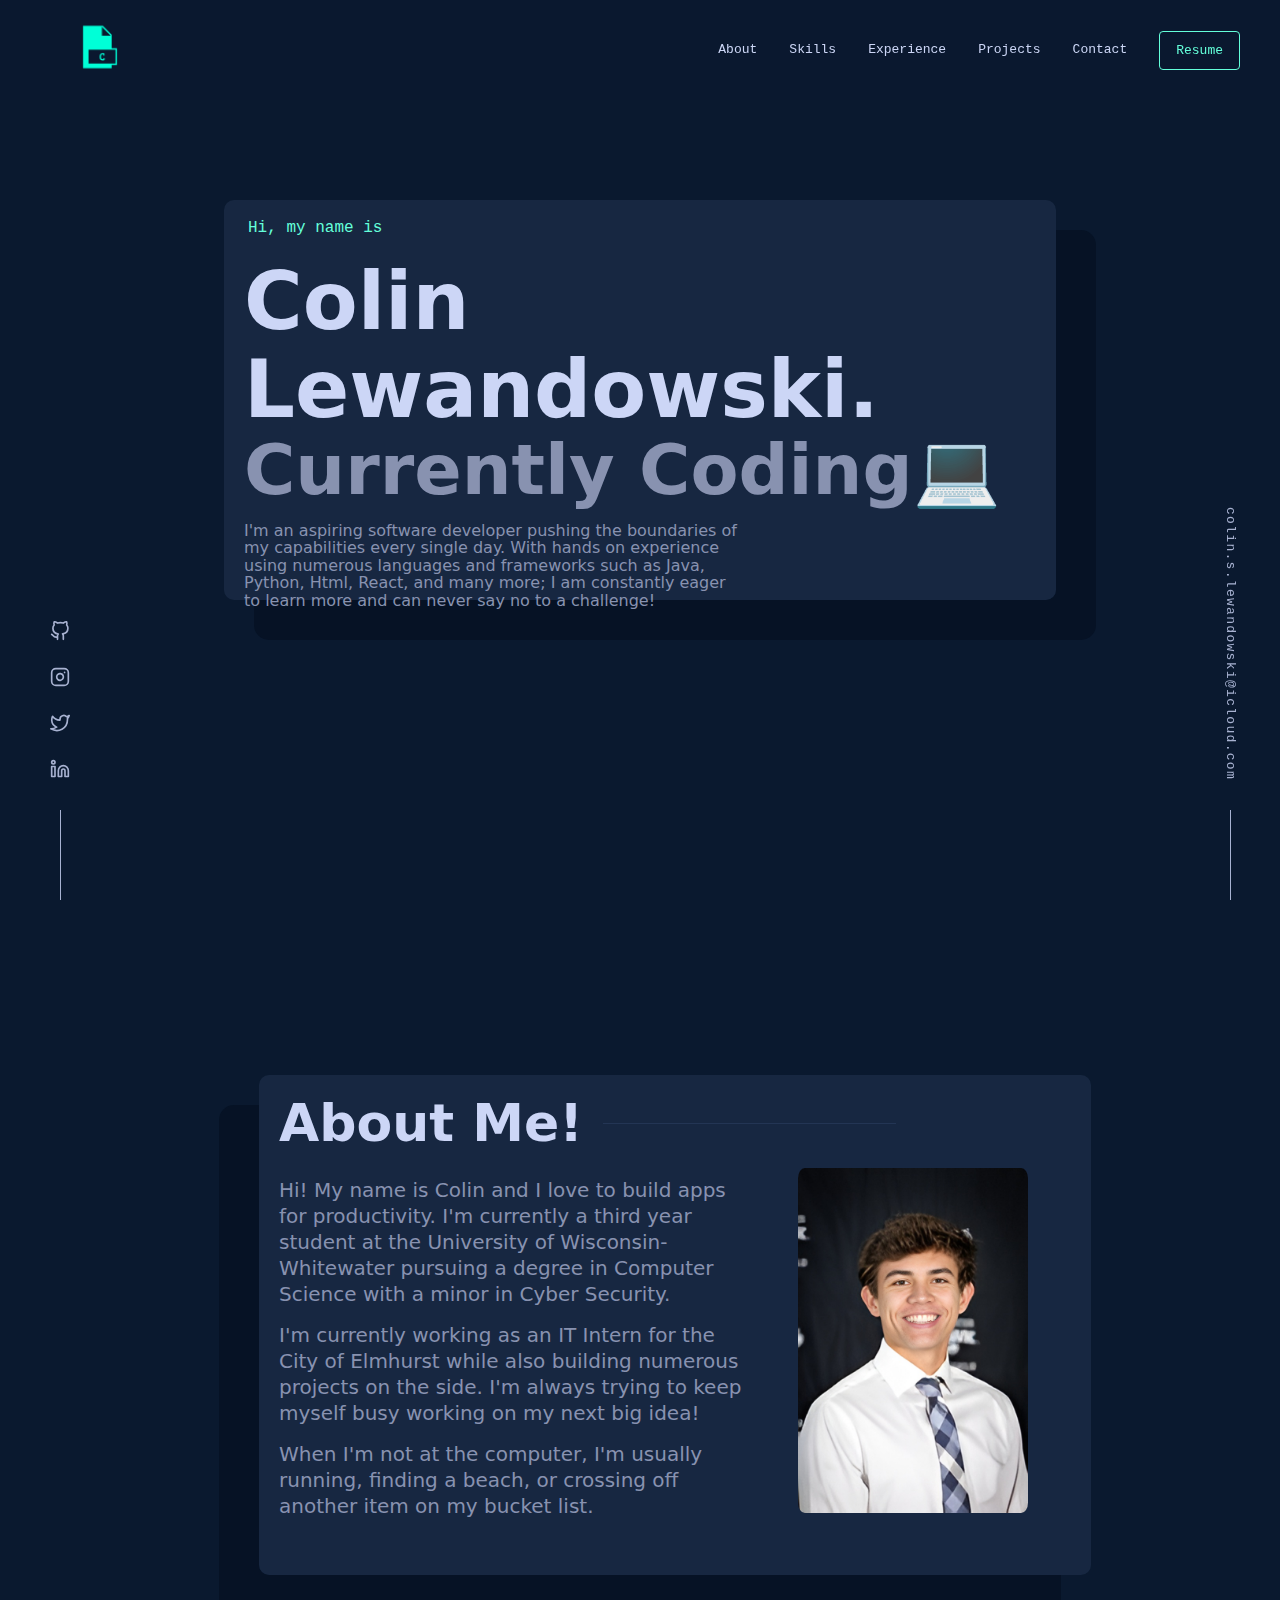
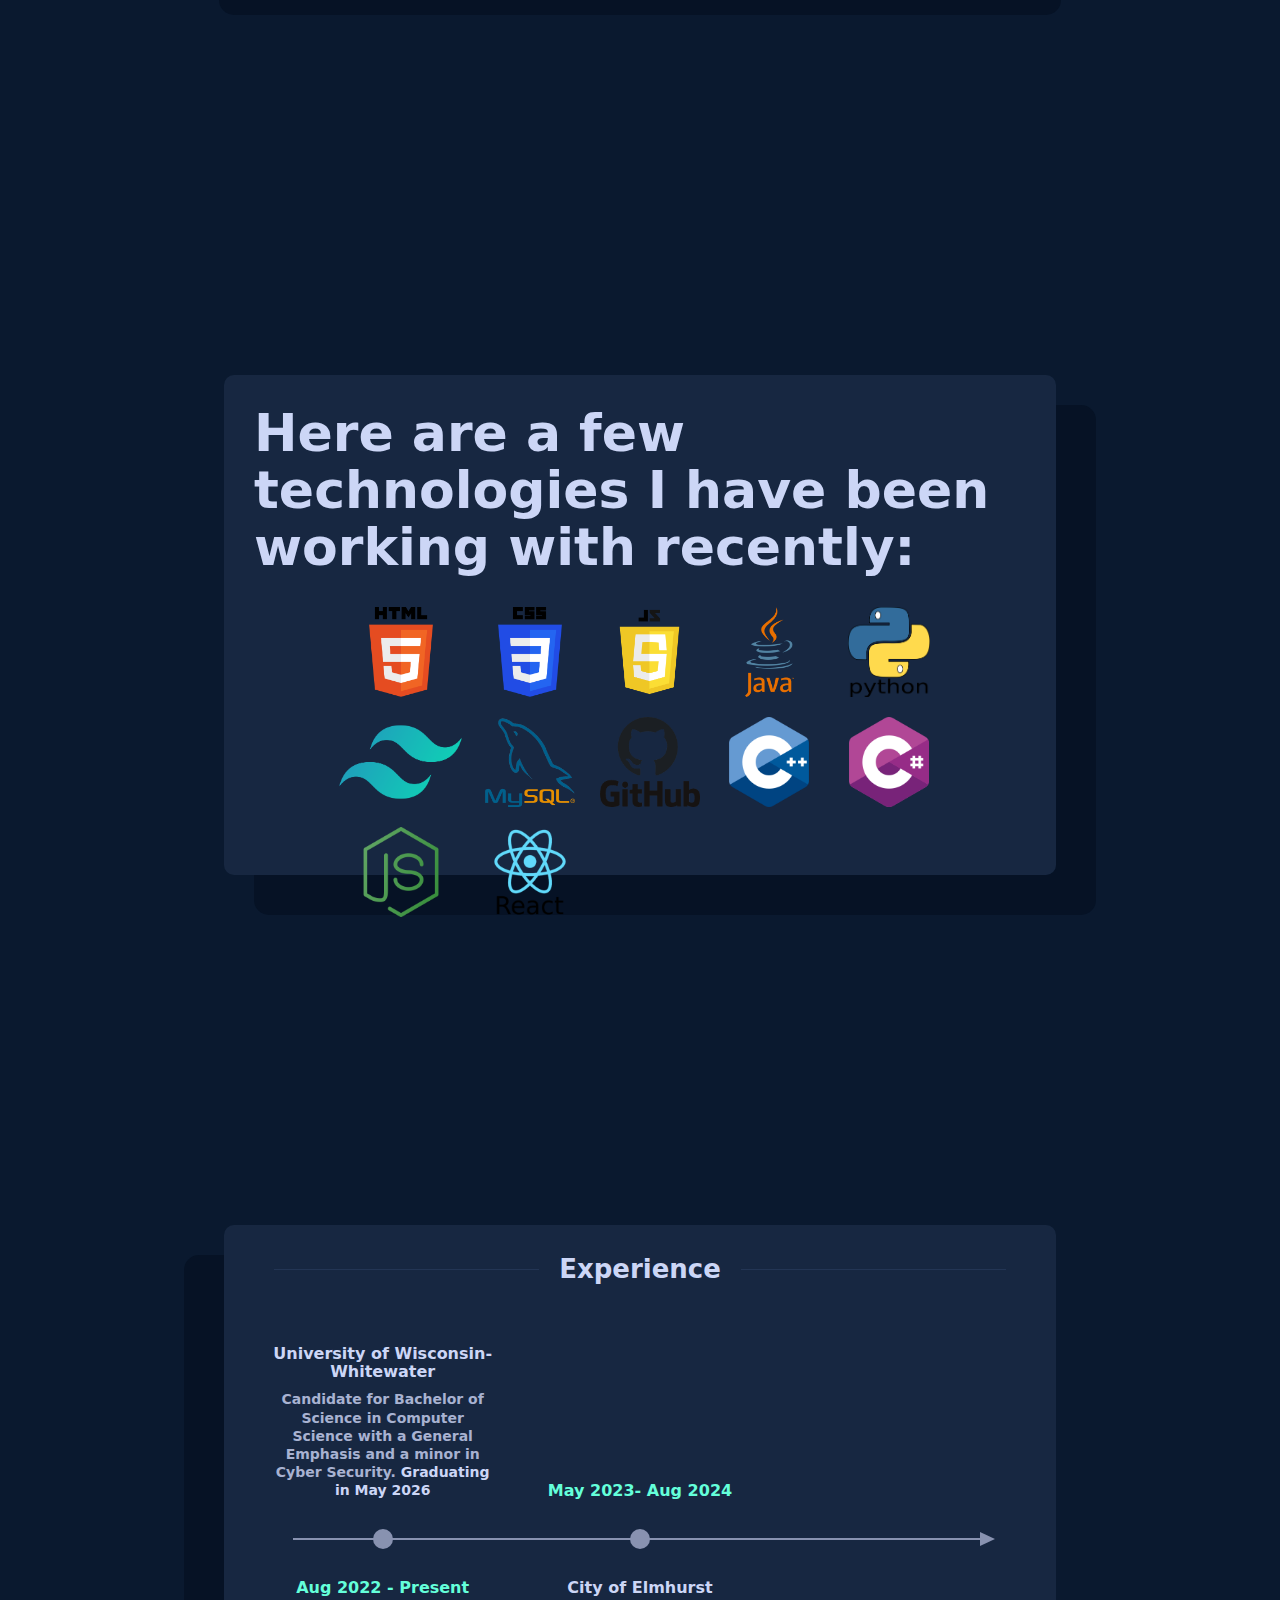
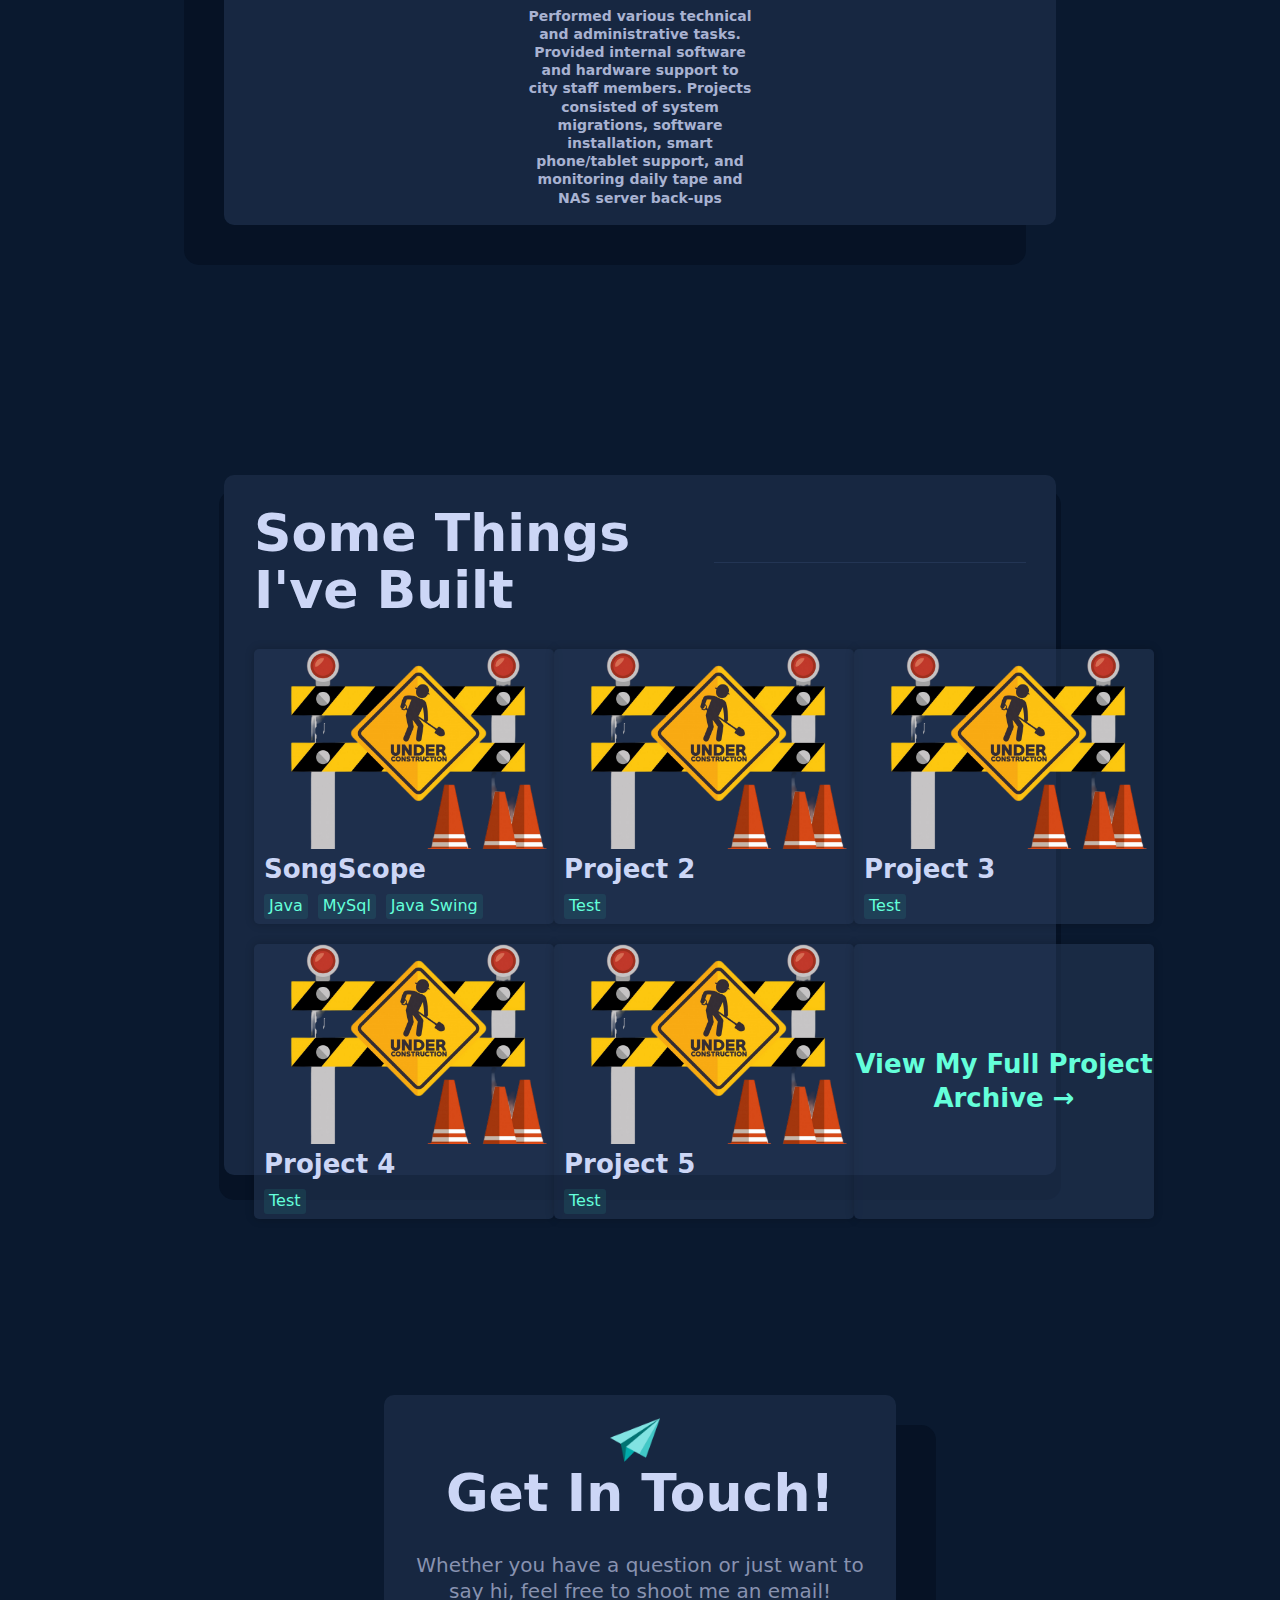
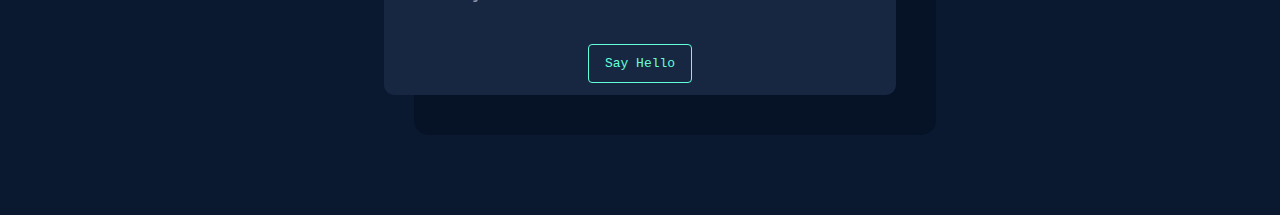
==== index.html @ 926fc4c2 "Completed Contact Section with some main page work" ====
<!DOCTYPE html>
<html lang="en">
    <head>
        <meta charset="UTF-8">
        <meta name="viewport" content="width=device-width, initial-scale=1.0">
        <title>Colin Lewandowski</title>
        <link rel="stylesheet" href="style.css">
    </head>

    <body>
        <!-- Nav Bar -->
        <div class="navbar">
            <a class="logo" href="#website name here">
                <img src="img/logo.png" alt="Logo">
            </a>
            <a class="nav-elements" href="#about">About</a>
            <a class="nav-elements" href="#skills">Skills</a>
            <a class="nav-elements" href="#experience">Experience</a>
            <a class="nav-elements" href="#projects">Projects</a>
            <a class="nav-elements" href="#contact">Contact</a>
            
            <a class="resume-button" href="img/resume.pdf" target="_blank">Resume</a>
        </div>

        <!-- Socials Side Panel -->
        <div orientation="left" class="socials-side-panel">
            <ul>
                <li>
                     <a href="https://github.com/CLewi1" target="_blank" rel="noreferrer">
                        <svg xmlns="http://www.w3.org/2000/svg" role="img" viewBox="0 0 24 24" fill="none" stroke="currentColor" stroke-width="2" stroke-linecap="round" stroke-linejoin="round" class="social-icons">
                            <title>GitHub</title>
                            <path d="M9 19c-5 1.5-5-2.5-7-3m14 6v-3.87a3.37 3.37 0 0 0-.94-2.61c3.14-.35 6.44-1.54 6.44-7A5.44 5.44 0 0 0 20 4.77 5.07 5.07 0 0 0 19.91 1S18.73.65 16 2.48a13.38 13.38 0 0 0-7 0C6.27.65 5.09 1 5.09 1A5.07 5.07 0 0 0 5 4.77a5.44 5.44 0 0 0-1.5 3.78c0 5.42 3.3 6.61 6.44 7A3.37 3.37 0 0 0 9 18.13V22"></path>
                        </svg>
                    </a>
                </li>
                <li>
                    <a href="https://instagram.com/clewandowski04" target="_blank" rel="noreferrer">
                        <svg xmlns="http://www.w3.org/2000/svg" role="img" viewBox="0 0 24 24" fill="none" stroke="currentColor" stroke-width="2" stroke-linecap="round" stroke-linejoin="round" class="social-icons">
                            <title>Instagram</title>
                            <rect x="2" y="2" width="20" height="20" rx="5" ry="5"></rect>
                            <path d="M16 11.37A4 4 0 1 1 12.63 8 4 4 0 0 1 16 11.37z"></path>
                            <line x1="17.5" y1="6.5" x2="17.51" y2="6.5"></line>
                        </svg>
                    </a>
                </li>
                <li>
                    <a href="https://twitter.com/clewandowski04" target="_blank" rel="noreferrer">
                        <svg xmlns="http://www.w3.org/2000/svg" role="img" viewBox="0 0 24 24" fill="none" stroke="currentColor" stroke-width="2" stroke-linecap="round" stroke-linejoin="round" class="social-icons">
                            <title>Twitter</title>
                            <path d="M23 3a10.9 10.9 0 0 1-3.14 1.53 4.48 4.48 0 0 0-7.86 3v1A10.66 10.66 0 0 1 3 4s-4 9 5 13a11.64 11.64 0 0 1-7 2c9 5 20 0 20-11.5a4.5 4.5 0 0 0-.08-.83A7.72 7.72 0 0 0 23 3z"></path>
                        </svg>
                    </a>
                </li>
                <li>
                    <a href="https://www.linkedin.com/in/colin-lewandowski-45b873301" target="_blank" rel="noreferrer">
                        <svg xmlns="http://www.w3.org/2000/svg" role="img" viewBox="0 0 24 24" fill="none" stroke="currentColor" stroke-width="2" stroke-linecap="round" stroke-linejoin="round" class="social-icons">
                            <title>LinkedIn</title>
                            <path d="M16 8a6 6 0 0 1 6 6v7h-4v-7a2 2 0 0 0-2-2 2 2 0 0 0-2 2v7h-4v-7a6 6 0 0 1 6-6z"></path>
                            <rect x="2" y="9" width="4" height="12"></rect>
                            <circle cx="4" cy="4" r="2"></circle>
                        </svg>
                    </a>
                </li>
            </ul>
        </div>

        <!-- Email Side Panel-->
        <div orientation="right" class="email-side-panel">
            <a class="email-side-panel-text"href="mailto:colin.s.lewandowski@icloud.com">colin.s.lewandowski@icloud.com</a>
        </div>
          
        <!-- Main -->
        <section id="main">
            <div class="main-page-container">
                <div class="main-page-text">
                    <h1>Hi, my name is</h1>
                    <h2>Colin Lewandowski.</h2>
                    <h3>Currently Coding&#x1F4BB;</h3>
                    <p>I'm an aspiring software developer pushing the boundaries of my capabilities every single day. With hands on experience using numerous languages and frameworks such as Java, Python, Html, React, and many more; I am constantly eager to learn more and can never say no to a challenge!   </p>
                </div>
            </div>
        </section>

        <!-- About -->
        <section id="about">
            <div class="about-page-container">
                <div class="about-page-title"> 
                    <h1>About Me!</h1>
                </div>
                <div class="about-page-body">
                    <p>Hi! My name is Colin and I love to build apps for productivity. I'm currently a third year student at the University of Wisconsin-Whitewater pursuing a degree in Computer Science with a minor in Cyber Security.</p>
                    <p>I'm currently working as an IT Intern for the City of Elmhurst while also building numerous projects on the side. I'm always trying to keep myself busy working on my next big idea!</p>
                    <p>When I'm not at the computer, I'm usually running, finding a beach, or crossing off another item on my bucket list.</p>
                    <img src="img/headshot.jpeg" alt="Headshot of me" class="about-page-image">
                </div>
            </div>
        </section>
        <section id="skills">
            <div class="skills-page-container">
                <div class="skills-page-title">
                    <h1>Here are a few technologies I have been working with recently:</h1>
                </div>
                <div class="skills-software-icons-container">
                    <img src="img/html-logo.png" alt="html logo" class="software-icons">
                    <img src="img/css-logo.png" alt="css logo" class="software-icons">
                    <img src="img/javascript-logo.png" alt="javascript logo" class="software-icons">
                    <img src="img/java-logo.png" alt="java logo" class="software-icons">
                    <img src="img/python-logo.png" alt="python logo" class="software-icons">
                    <img src="img/tailwind-logo.png" alt="tailwind logo" class="software-icons">
                    <img src="img/mysql-logo.png" alt="mysql logo" class="software-icons">
                    <img src="img/github-logo.png" alt="github logo" class="software-icons">
                    <img src="img/cpp-logo.png" alt="c plus plus logo" class="software-icons">
                    <img src="img/csharp-logo.png" alt="c sharp logo" class="software-icons">
                    <img src="img/nodejs-logo.png" alt="node js logo" class="software-icons">
                    <img src="img/react-logo.png" alt="react logo" class="software-icons">
                </div>
            </div>
        </section>
        <section id="experience">
            <div class="experience-page-container">
                <h1 class="experience-page-title">Experience</h1>
                <div class="experience-page-body">
                    <div class="timeline">
                        <div class="timeline-items-container">
                            <div class="timeline-item">
                                <h3 class="date"> Aug 2022 - Present</h3>
                                <div class="timeline-point"></div>
                                <a href="https://www.uww.edu" target="_blank" class="clickable-div">
                                    <div class="timeline-content-box">
                                        <h3 class="job-title">University of Wisconsin-Whitewater</h3>
                                        <p class="job-description">Candidate for Bachelor of Science in Computer Science with a General Emphasis and a minor in Cyber Security. <span class="graduation">Graduating in May 2026</span></p>
                                    </div>
                                </a>
                            </div>
                            <div class="timeline-item">
                                <h3 class="date">May 2023- Aug 2024</h3>
                                <div class="timeline-point"></div>
                                <a href="https://www.elmhurst.org" target="_blank" class="clickable-div">
                                    <div class="timeline-content-box">
                                        <h3 class="job-title">City of Elmhurst</h3>
                                        <p class="job-description">Performed various technical and administrative tasks. Provided internal software and hardware support to city staff members. Projects consisted of system migrations, software installation, smart phone/tablet support, and monitoring daily tape and NAS server back-ups</p>
                                    </div>
                                </a>
                            </div>
                        </div>
                    </div>
                </div>
            </div>
        </section>
        <section id="projects">
            <div class="projects-page-container">
                <div class="projects-page-title">
                    <h1>Some Things I've Built</h1>
                </div>
                <div class="projects-page-body">
                    <div class="project">
                        <div class="project-cover">
                            <p class="project-description">A simple app to discover new songs based on spotify and youtube metrics. Written entirely in java using swing for gui development and mysql for database management. </p>
                            <a class="project-github-link" target="_blank" href="https://github.com/wilman2019/SongScope/tree/main">Check it out on GitHub!</a>
                        </div>
                        <img src="img/project1.png" alt="SongScope" class="project-image">
                        <h3 class="project-title">SongScope</h3>
                        <div class="technologies">
                            <ul>
                                <li>Java</li>
                                <li>MySql</li>
                                <li>Java Swing</li>
                            </ul>
                        </div>
                    </div>
                    <div class="project">
                        <div class="project-cover">
                            <p class="project-description">Testing</p>
                            <a class="project-github-link" target="_blank" href="https://github.com/wilman2019/SongScope/tree/main">Check it out on GitHub!</a>
                        </div>
                        <img src="img/project1.png" alt="Project 2" class="project-image">
                        <h3 class="project-title">Project 2</h3>
                        <div class="technologies">
                            <ul>
                                <li>Test</li>
                            </ul>
                        </div>
                    </div>
                    <div class="project">
                        <div class="project-cover">
                            <p class="project-description">Testing</p>
                            <a class="project-github-link" target="_blank" href="https://github.com/wilman2019/SongScope/tree/main">Check it out on GitHub!</a>
                        </div>
                        <img src="img/project1.png" alt="Project 3" class="project-image">
                        <h3 class="project-title">Project 3</h3>
                        <div class="technologies">
                            <ul>
                                <li>Test</li>

                            </ul>
                        </div>
                    </div>
                    <div class="project">
                        <div class="project-cover">
                            <p class="project-description">Testing</p>
                            <a class="project-github-link" target="_blank" href="https://github.com/wilman2019/SongScope/tree/main">Check it out on GitHub!</a>
                        </div>
                        <img src="img/project1.png" alt="Project 4" class="project-image">
                        <h3 class="project-title">Project 4</h3>
                        <div class="technologies">
                            <ul>
                                <li>Test</li>

                            </ul>
                        </div>
                    </div>
                    <div class="project">
                        <div class="project-cover">
                            <p class="project-description">Testing</p>
                            <a class="project-github-link" target="_blank" href="https://github.com/wilman2019/SongScope/tree/main">Check it out on GitHub!</a>
                        </div>
                        <img src="img/project1.png" alt="Project 5" class="project-image">
                        <h3 class="project-title">Project 5</h3>
                        <div class="technologies">
                            <ul>
                                <li>Test</li>

                            </ul>
                        </div>
                    </div>
                    <div class="archive">
                        <a href="/archive.html" class="archive-link">View My Full Project Archive &rarr;</a>
                    </div>
                </div>
            </div>
        </section>
        <section id="contact">
            <div class="contact-page-container">
                <div class="contact-page-title">
                    <img src="img/send.png" alt="paper airplane">
                    <h1>Get In Touch!</h1>
                </div>
                <div class="contact-page-body">
                    <p>Whether you have a question or just want to say hi, feel free to shoot me an email!</p>
                    <a class ="mail-button" href="mailto:colin.s.lewandowski@icloud.com">Say Hello</a>
                </div>
            </div>
        </section>
    </body>
</html>
---- style.css ----
/* colors to use cyan: rgb(100,255,218) light grey: rgb(204,214,246) dark grey: rgb(136,146,175) background: rgb(11,25,46) */

:root{
    --cyan: #64ffda;
    --lighter-grey: #ccd6f6;
    --light-grey: #a8b2d1;
    --grey: #8892b0;
    --navy: #0a192f;
    --light-navy: rgb(35, 53, 84);
    --lightest-navy: #233554;
    --navy-shadow: rgba(2,12,27,0.7);
    --font-sans: 'Calibre','Inter','San Francisco','SF Pro Text',-apple-system,system-ui,sans-serif;
    --font-mono: 'SF Mono','Fira Code','Fira Mono','Roboto Mono',monospace;
    --transition: all 0.25s cubic-bezier(0.645,0.045,0.355,1);
    --fz-xxs: 12px;
    --fz-xs: 13px;
    --fz-sm: 14px;
    --fz-md: 16px;
    --fz-lg: 18px;
    --fz-xl: 20px;
    --fz-xxl: 22px;

}

* {
    box-sizing: border-box;
    padding: 0;
    margin: 0;
}

html {
    scroll-behavior: smooth;
}

body {
    width: 100%;
    min-height: 100vh;
    -webkit-font-smoothing: antialiased;
    line-height: 1.3;
    overflow-x: hidden;
    overflow-y: scroll;
    margin-right: 12px;
    background-color: var(--navy);
    color: var(--grey);
    font-family: var(--font-sans);
}

section {
    height: 100vh;
}

svg {
    width: 100%;
    height: 100%;
    fill: none;
    vertical-align: middle;
    color: var(--light-grey);
    -webkit-font-smoothing: antialiased;
}

h1, h2, h3, h4, h5, h6 {
    margin: 0px 0px 10px;
    font-weight: 600;
    color: var(--lighter-grey);
    line-height: 1.1;
}

/* //////////////////////////// Navbar ////////////////////////////// */

.logo {
    margin-right: auto;
    /* transition: transform 0.3s ease, box-shadow 0.3s ease; */ 
} 

.logo img {
    height: 120px; 
    width: auto; 
}

/* .logo:hover {
    not sure how to implement this yet
} */

.navbar {
    display: flex;
    justify-content: flex-end;
    align-items: center;
    top: 0px;
    height: 100px;
    padding: 0px 40px;
    position: fixed;
    width: 100%;
    background-color: rgba(10, 25, 47, 0.85);
    backdrop-filter: blur(10px);
    z-index: 10;
}

.nav-elements {
    text-decoration: none;
    color: var(--lighter-grey);
    font-family: var(--font-mono);
    font-size: 13px;
    margin: 0 1rem;
}

.nav-elements:hover {
    color: var(--cyan);
}

.resume-button {
    color: var(--cyan);
    text-decoration: none;
    border: 1px solid var(--cyan);
    border-radius: 4px;
    padding: 0.75rem 1rem;
    font-family: var(--font-mono);
    line-height: 1;
    margin-left: 1rem;
    font-size: 13px;
}

.resume-button:hover {
    transform: translate(-2.75px, -2.75px); 
    box-shadow: 2.75px 2.75px 0px var(--cyan); 
    transition: all 0.2s ease;
}

/* //////////////////////////// Socials Side Bar ////////////////////////////// */


.socials-side-panel {
    position: fixed;
    height: 340px;
    width: 40px;
    display: flex;
    flex-direction: column;
    justify-content: flex-end;
    line-height: 26px;
    align-items: center;
    bottom: 0px;
    left: 40px;
    box-sizing: border-box;
}

.socials-side-panel li {
    list-style: none;
    display: list-item; 
    font-size: 20px;
    text-align: left;
    height: 46px;
    width: 40px;
    padding: 10px;
}

.socials-side-panel li:last-child {
    margin-bottom: 20px;
}

.socials-side-panel a svg {
    width: 20px;
}

.social-icons {
    position: relative;
    transition: var(--transition);
}

.social-icons:hover {
    transform: translateY(-2px); 
    color: var(--cyan);
}

.socials-side-panel::after {
    content: "";
    width: 1px;
    height: 90px;
    background-color: var(--light-grey);
    -webkit-font-smoothing: antialiased;
}

/* //////////////////////////// Email Side Bar ////////////////////////////// */


.email-side-panel {
    position: fixed;
    display: flex;
    flex-direction: column;
    align-items: center;
    list-style: none;
    width: 40px;
    bottom: 0px;
    right: 30px;
    left: auto;
}

.email-side-panel a {
    margin: 20px auto;
    padding: 10px;
    font-family: var(--font-mono);
    font-size: 13px;
    line-height: 18px;
    letter-spacing: 0.1em;
    -webkit-writing-mode: vertical-rl;
    writing-mode: vertical-rl;
    text-decoration: none;
    color: var(--light-grey);
    position: relative;
    transition: var(--transition);
}

.email-side-panel-text:hover {
    transform: translateY(-2px); 
    color: var(--cyan);
}

.email-side-panel::after {
    content: "";
    display: block;
    width: 1px;
    height: 90px;
    margin: 0px auto;
    background-color: var(--light-grey);
}

/* //////////////////////////// Main Page ////////////////////////////// */

.main-page-container {
    width: 65%;
    background-color: rgba(35, 53, 84, 0.5); 
    box-shadow: 35px 35px 0px 5px rgba(2,12,27,0.5);
    border-radius: 10px;
    padding: 20px 20px 50px 20px;
    box-sizing: border-box;
    position: relative;
    margin: 200px auto;
    height: 400px;
}

#main {
    height: 75vh;
    padding: 0 0 500px 0;
}

.main-page-text h1 {
    margin: 0px 0px 20px 4px;
    color: var(--cyan);
    font-family: var(--font-mono);
    font-size: 16px;
    font-weight: 400;
    line-height: 1.1;

}

.main-page-text h2 {
    margin: 0px 0px 5px 0px;
    font-size: 80px;
    font-weight: 600;
    color: var(--lighter-grey);
    line-height: 1.1;
}

.main-page-text h3 {
    font-size: 70px;
    font-weight: 600;
    line-height: 0.9;
    color: var(--grey);

}

.main-page-text p {
    margin: 20px 0px 0px;
    max-width: 500px;
    font-size: 20;
    color: var(--grey);
    line-height: 1.1;
}


/* //////////////////////////// About Page ////////////////////////////// */

#about {
    padding: 150px 0;
    display: flex;
    align-items: center;
}

.about-page-container {
    width: 65%;
    background-color: rgba(35, 53, 84, 0.5); 
    box-shadow: -35px 35px 0px 5px rgba(2,12,27,0.5);
    border-radius: 10px;
    padding: 20px 20px 50px 20px;
    box-sizing: border-box;
    position: relative;
    margin: 0 auto;
    height: 500px;
    left: 35px;
}

.about-page-title {
    font-size: 26px;
    display: flex;
    align-items: center;
}

.about-page-title::after {
    content: "";
    display: block;
    width: 37%;
    height: 1px;
    background-color: var(--lightest-navy);
    margin-left: 20px;
    position: relative;
    top: -5px;
}

.about-page-body {
    display: grid;
    grid-template-columns: 3fr 2fr;
    grid-template-rows: auto;
}

.about-page-body p {
    font-size: var(--fz-xl);
    font-family: var(--font-sans);
    margin-top: 15px;
}

.about-page-image {
    width: 230px;
    height: auto;
    margin: auto;
    grid-column: 2 / 3;
    grid-row: 1 / 4;
    border-radius: 3%;
}

/* //////////////////////////// Skills Page ////////////////////////////// */

#skills {
    padding: 150px 0;
    display: flex;
    align-items: center;
}

.skills-page-container {
    display: flex;
    padding: 30px 30px 30px 30px;
    width: 65%;
    margin: 0 auto;
    height: 500px;
    background-color: rgba(35, 53, 84, 0.5); 
    box-shadow: 35px 35px 0px 5px rgba(2,12,27,0.5);
    border-radius: 10px;
    flex-direction: column;
}


.skills-page-title {
    font-size: 26px;
    margin: 0 auto;
}

.skills-software-icons-container {
    display: grid;
    grid-template-columns: repeat(5, 1fr);
    grid-template-rows: auto;
    margin: 20px auto;
    width: 80%;
    height: 100%;
    justify-items: center;
    align-items: center;
    row-gap: 20px

}

.skills-software-icons-container img {
    width: auto;
    height: 90px;
    margin: 0 auto;
}


/* //////////////////////////// Experience Page ////////////////////////////// */

#experience {
    padding: 150px 0;
    display: flex;
    align-items: center;
}

.experience-page-container {
    display: flex;
    padding: 30px 30px 30px 30px;
    width: 65%;
    margin: 0 auto;
    height: 600px;
    background-color: rgba(35, 53, 84, 0.5); 
    box-shadow: -35px 35px 0px 5px rgba(2,12,27,0.5);
    border-radius: 10px;
    flex-direction: column;
}

.experience-page-title {
    font-size: 26px;
    margin: 0;
    padding: 0 20px;
    display: flex;
    align-items: center;
}

.experience-page-title::before {
    content: "";
    display: block;
    width: 50%;
    height: 1px;
    background-color: var(--lightest-navy);
    margin-right: 20px;
    position: relative;
}

.experience-page-title::after {
    content: "";
    display: flex;
    width: 50%;
    height: 1px;
    background-color: var(--lightest-navy);
    margin-left: 20px;
    position: relative;
    justify-content: center;
    align-items: center;
}

.experience-page-body {
    margin: auto 0;
}

.timeline {
    display: flex;
    align-items: center;
    position: relative;
    margin: 20px 0;
    padding: 20px 0;
    height: 450px;
}

.timeline::before {
    content: '';
    position: absolute;
    left: 5%;
    right: 5%;
    width: 90%;
    height: 2px;
    background: var(--grey);
    z-index: 0;
}

.timeline::after {
    content: '';
    position: absolute;
    right: 4%;
    width: 0;
    height: 0;
    border-style: solid;
    border-width: 7px 0 7px 15px;
    border-color: transparent transparent transparent var(--grey);
    z-index: 1;
}



.timeline-items-container {
    display: grid;
    grid-template-columns: repeat(3, 1fr);
    height: 100%;
    width: 100%;
    align-items: center;
}

.timeline-item {
    display: flex;
    flex-direction: column;
    align-items: center;
    position: relative;
    flex: 1;
    text-align: center;
    height: 250px;
}

.timeline-item:nth-child(even) {
    top: 16.4%;
}

.timeline-item:nth-child(odd) {
    flex-direction: column-reverse;
    bottom: 16.4%;
}

.timeline-point {
    width: 20px;
    min-height: 20px;
    background-color: var(--grey);
    border-radius: 50%;
    z-index: 1;
    margin: 30px 0 0 0;
}

.timeline-item:nth-child(odd) .timeline-point {
    margin: 0 0 30px 0;
}

.clickable-div {
    display: block;
    text-decoration: none; 
    color: inherit; 
}

.timeline-content-box {
    margin: 15px 0 0 0;
    padding: 15px;
}

.timeline-content-box:hover {
    background-color: rgba(35, 53, 84, 0.6);
    border-radius: 5px;
    box-shadow: 0 0 10px rgba(0, 0, 0, 0.2);
}

.timeline-item:nth-child(odd) .timeline-content-box {
    margin: 0 0 15px 0;
}

.timeline-item .job-title {
    font-size: 16px;
    font-weight: bold;
    color: var(--lighter-grey);
    margin: 0 0 10px 0;
}


.timeline-item:nth-child(odd) .job-title {
    order: 1;
}

.timeline-item .job-description {
    font-size: 14px;
    font-weight: 600;
    color: var(--light-grey);
    margin: 0;
}

.graduation {
    font-weight: bolder;
    color: var(--lighter-grey);
}

.timeline-item .date {
    font-size: 16px;
    font-weight: bold;
    color: var(--cyan);
    margin: 0;
}


/* //////////////////////////// Projects Page ////////////////////////////// */

#projects {
    padding: 150px 0;
    display: flex;
    align-items: center;
}

.projects-page-container {
    display: flex;
    padding: 30px 30px 30px 30px;
    width: 65%;
    margin: 0 auto;
    height: 700px;
    background-color: rgba(35, 53, 84, 0.5); 
    box-shadow: 0 20px 0px 5px rgba(2,12,27,0.5);
    border-radius: 10px;
    flex-direction: column;
}

.projects-page-title {
    font-size: 26px;
    display: flex;
    align-items: center;
}

.projects-page-title::after {
    content: "";
    display: flex;
    width: 60%;
    height: 1px;
    background-color: var(--lightest-navy);
    margin-left: 20px;
    position: relative;
    top: -5px;
}

.projects-page-body {
    display: grid;
    grid-template-columns: repeat(3, 1fr);
    grid-template-rows: auto;
    margin: 20px 0;
    width: 100%;
    height: 100%;
    justify-items: center;
    align-items: center;
    row-gap: 20px
}

.project {
    height: 275px;
    width: 300px;
    position: relative;
    background-color: rgba(35, 53, 84, 0.6);
    border-radius: 5px;
    box-shadow: 0 0 10px rgba(0, 0, 0, 0.2);
}

.project-cover {
    position: absolute;
    display: flex;
    flex-direction: column;
    width: 100%;
    height: 100%;
    opacity: 0;
    background: rgba(48, 48, 48, 0.9); 
    transition: opacity 0.3s ease;
}

.project-cover:hover {
    opacity: 1;
}

.project-cover .project-description {
    color: var(--cyan);
    font-size: 16px;
    font-weight: bold;
    position: relative;
    margin: 10px;
    height: 60%;
}

.project-cover .project-github-link {
    text-decoration: none;
    color: var(--cyan);
    font-size: 16px;
    font-weight: bold;
    margin: 10px auto;
    background: rgba(45, 212, 191, .1);
    padding: 10px 20px;
    border-radius: 5px;
    transition: background-color 0.3s ease;
}

.project-cover .project-github-link:hover {
    background-color: rgba(45, 212, 191, .3);
}

.project img {
    width: 310px;
    height: 200px;
    object-fit: cover;
    border-radius: 5px;
}

.project-title {
    font-size: 26px;
    font-weight: bold;
    color: var(--lighter-grey);
    margin-left: 10px;
}

.project .technologies ul {
    display: flex;
    justify-content: left;
    align-items: center;
    list-style: none;
    padding: 0;
    margin: 5px 0;
}

.project .technologies li {
    margin-left: 10px;
    color: var(--cyan);
    background: rgba(45, 212, 191, .1);
    border-radius: 3px;
    padding: 2px 5px;
}

.archive {
    height: 275px;
    width: 300px;
    position: relative;
    overflow: hidden;
    background-color: rgba(35, 53, 84, 0.6);
    border-radius: 5px;
    box-shadow: 0 0 10px rgba(0, 0, 0, 0.2);
    display: flex;
    justify-content: center;
    align-items: center;
}

.archive-link {
    text-decoration: none;
    color: var(--cyan);
    font-size: 26px;
    font-weight: bold;
    text-align: center;
}


/* //////////////////////////// Contact Page ////////////////////////////// */

#contact {
    display: flex;
    align-items: center;
    height: 60vh;
    padding: 150px 0;
}

.contact-page-container {
    height: 300px;
    width: 40%;
    background-color: rgba(35, 53, 84, 0.5);
    box-shadow: 35px 35px 0px 5px rgba(2,12,27,0.5);
    border-radius: 10px;
    padding: 20px 20px 50px 20px;
    box-sizing: border-box;
    position: relative;
    margin: 0 auto;
}

.contact-page-title {
    font-size: 26px;
    display: flex;
    flex-direction: column;
    align-items: center;
    justify-content: center;
}

.contact-page-title img {
    width: 50px;
    height: 50px;
    margin-right: 10px;
}

.contact-page-title h1 {
    font-weight: bolder;
}

.contact-page-body {
    display: flex;
    flex-direction: column;
    align-items: center;
    height: 100%;
}

.contact-page-body p {
    font-size: 20px;
    color: var(--grey);
    margin: 20px 0;
    max-width: 450px;
    text-align: center;
}

.mail-button {
    color: var(--cyan);
    text-decoration: none;
    border: 1px solid var(--cyan);
    border-radius: 4px;
    padding: 0.75rem 1rem;
    font-family: var(--font-mono);
    line-height: 1;
    margin: 20px 0;
    font-size: 13px;
}

.mail-button:hover {
    transform: translate(-2.75px, -2.75px); 
    box-shadow: 2.75px 2.75px 0px var(--cyan); 
    transition: all 0.2s ease;
}


















/* //////////////////////////// Scroll Bar Settings ////////////////////////////// */


/* Style the scrollbar for WebKit browsers */
body::-webkit-scrollbar {
    width: 12px;
}

/* Track style */
body::-webkit-scrollbar-track {
    background-color: var(--navy);
}

/* Handle style */
body::-webkit-scrollbar-thumb {
    background-color: rgb(76, 86, 110);
    border-radius: 6px;
    border: 3px solid var(--navy);
}
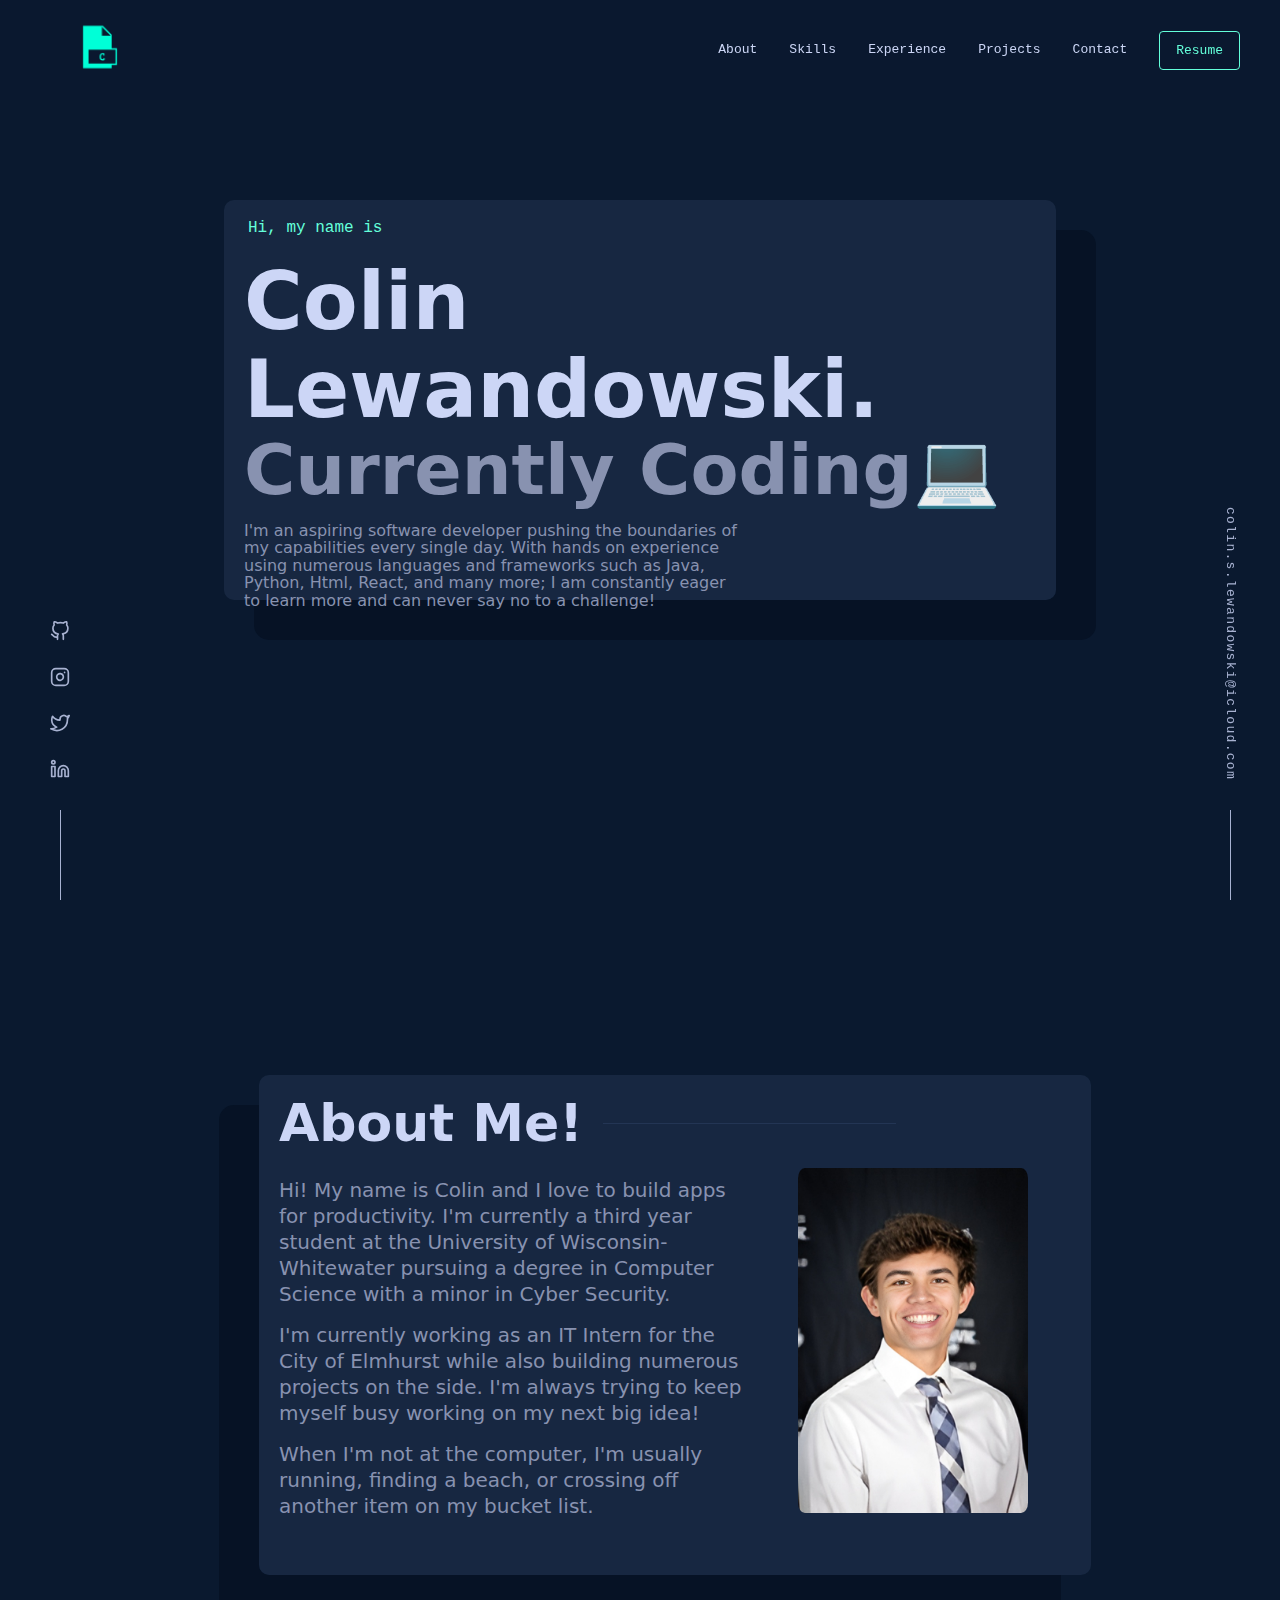
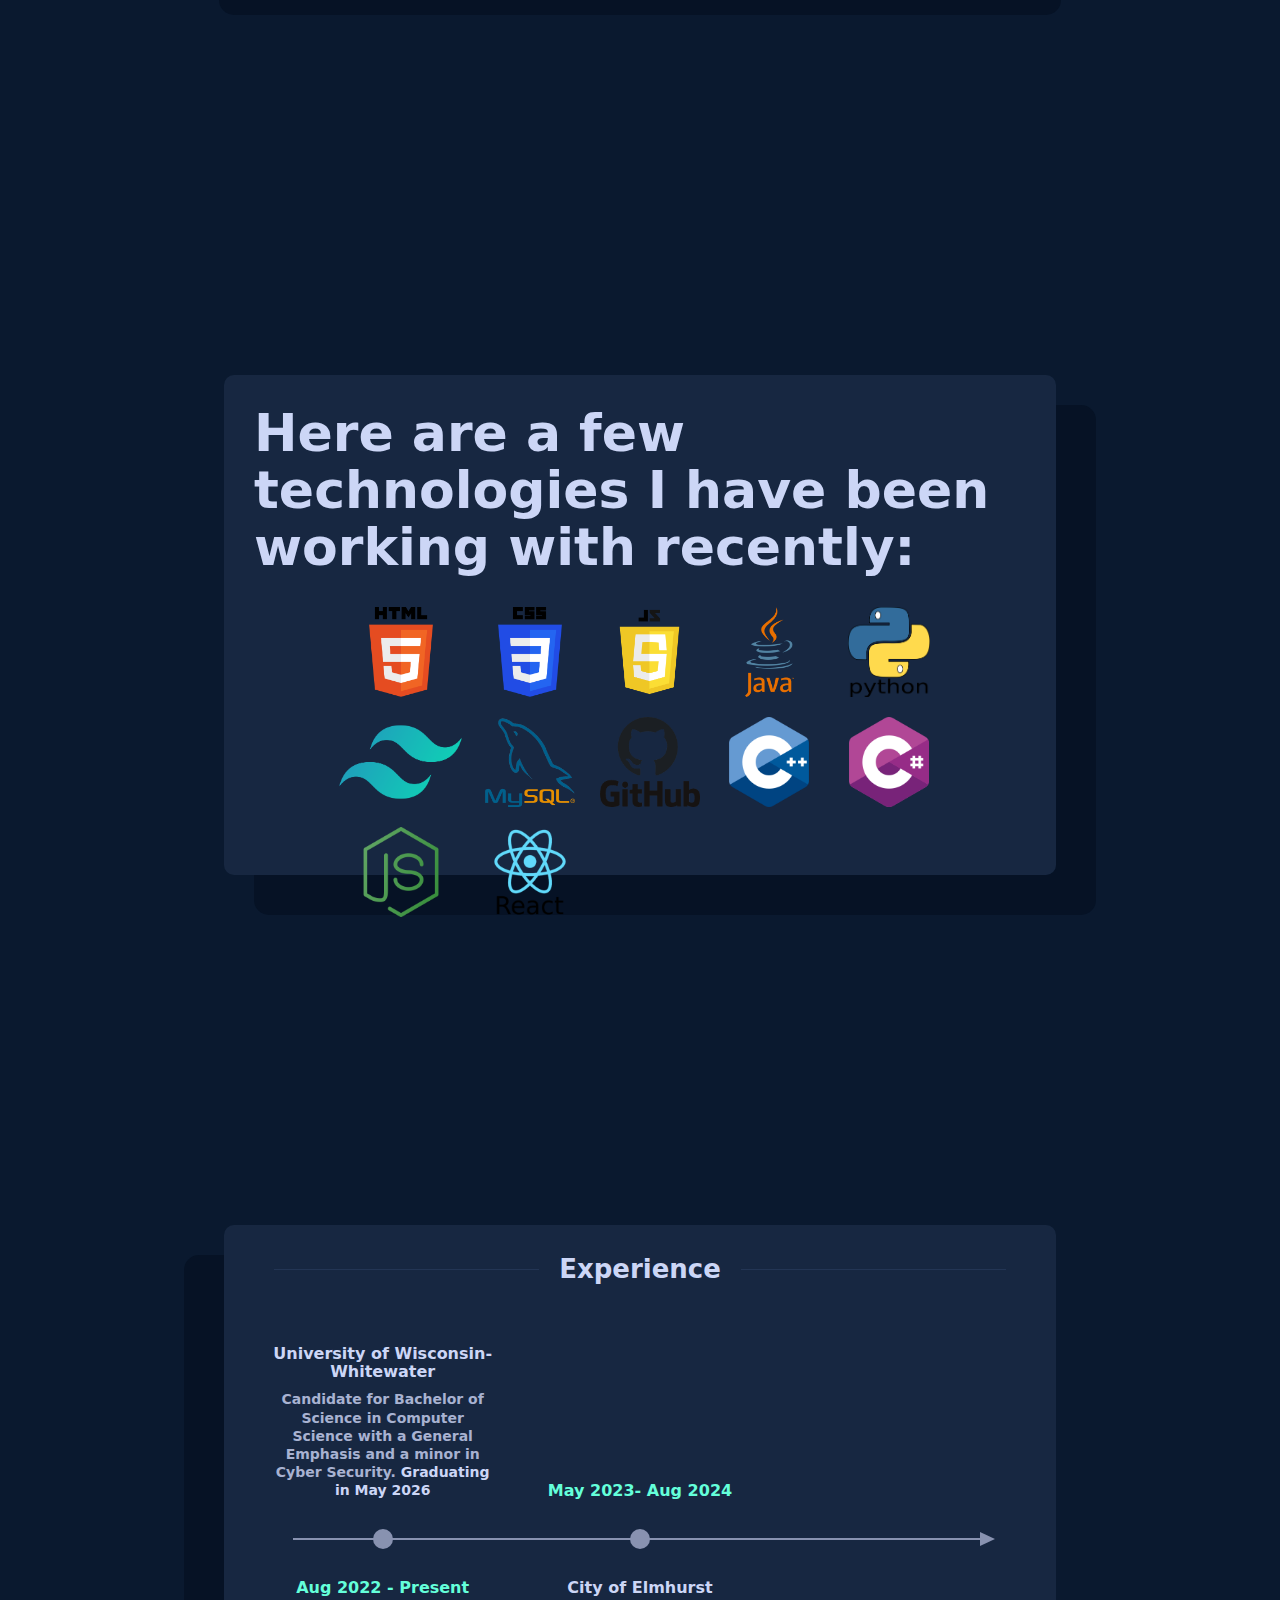
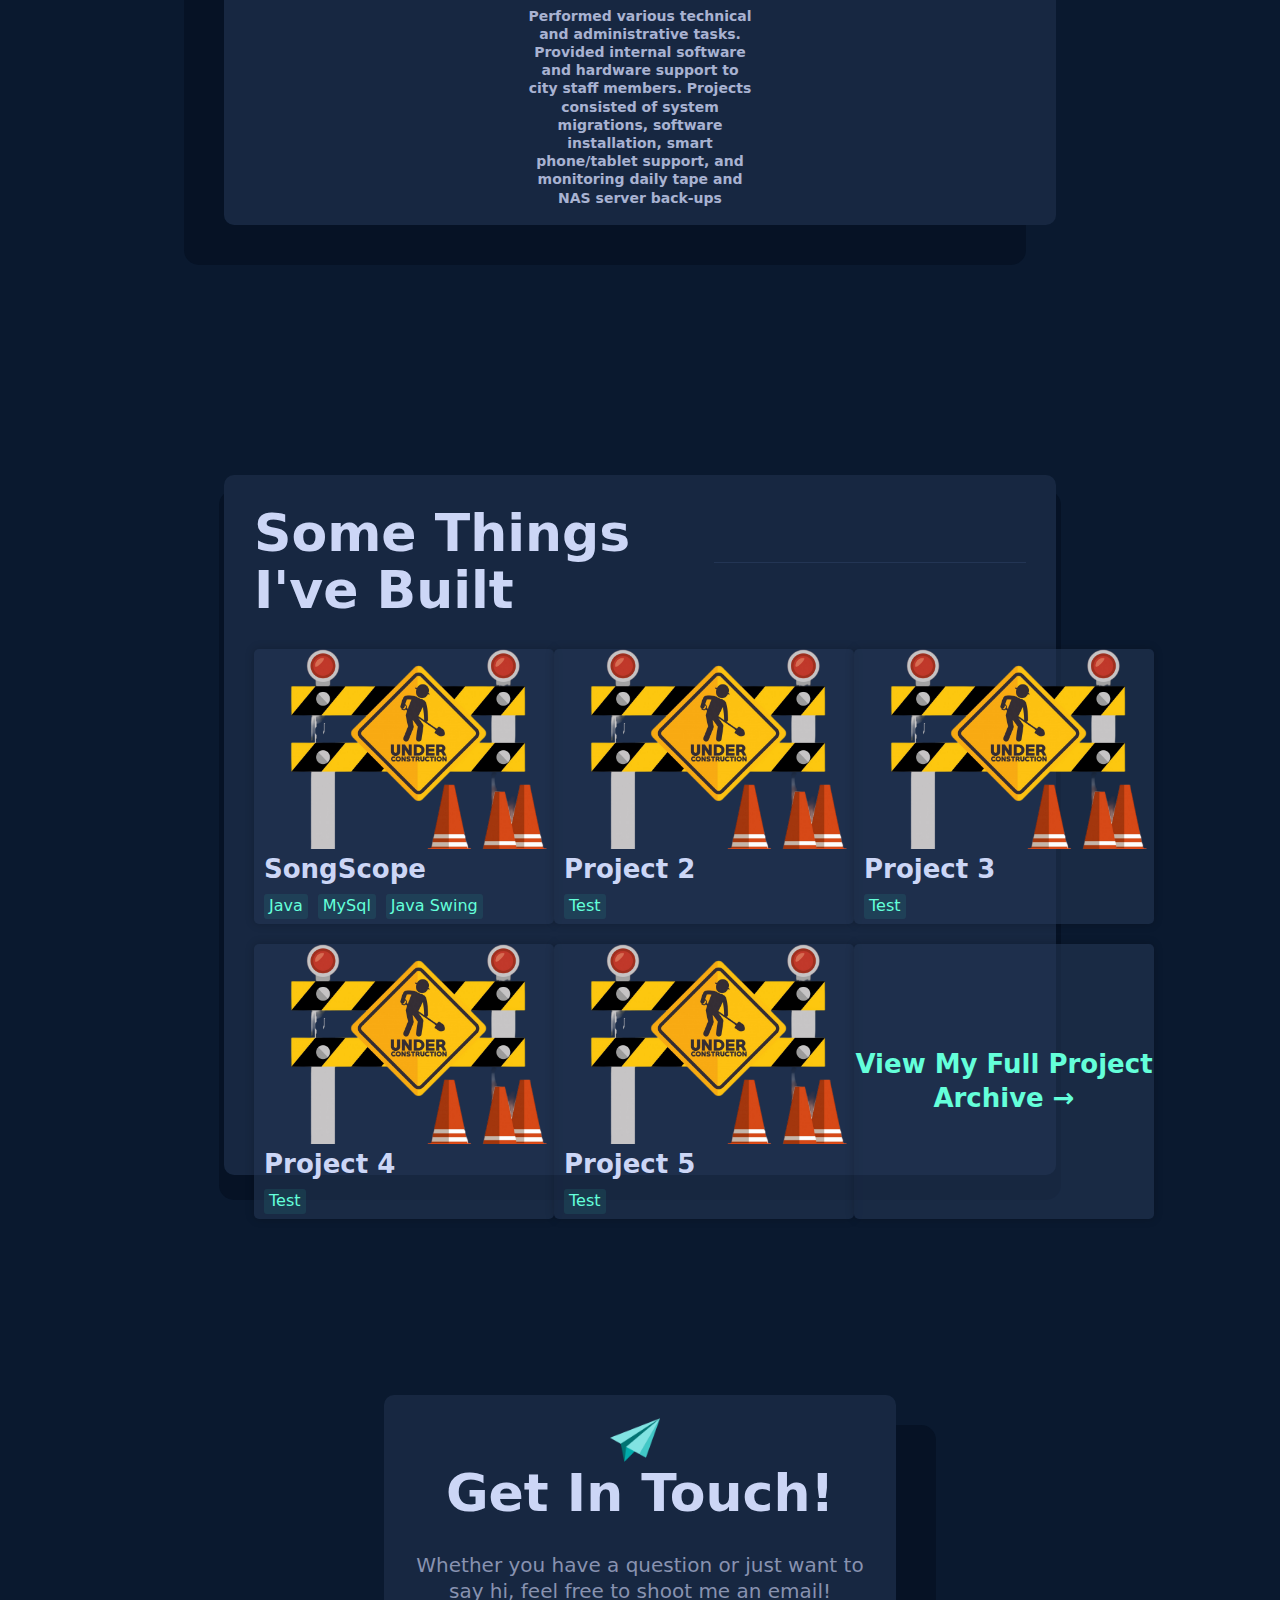
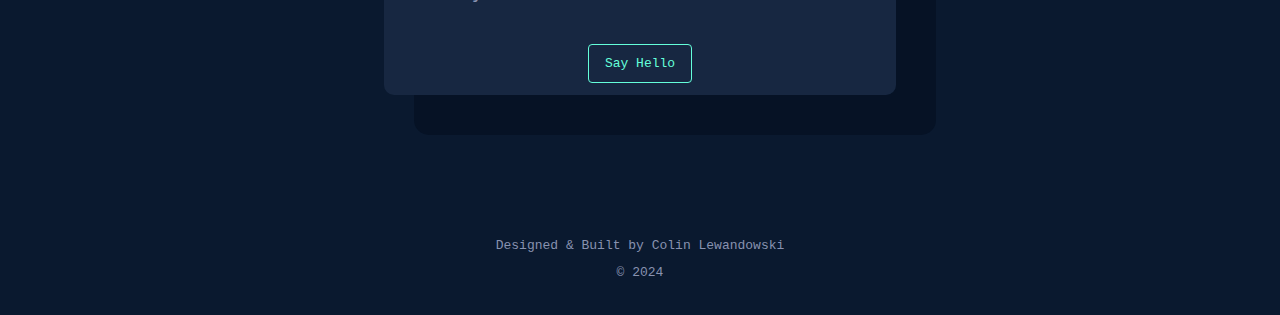
==== commit 80dffc4b: "completed footer" ====
--- a/index.html
+++ b/index.html
@@ -241,5 +241,11 @@
                 </div>
             </div>
         </section>
+        <footer>
+            <a href="https://github.com/CLewi1/Portfolio" target="_blank">
+                <p>Designed & Built by Colin Lewandowski</p>
+                <p>&copy; 2024</p>
+            </a>
+        </footer>    
     </body>
 </html>
--- a/style.css
+++ b/style.css
@@ -785,6 +785,32 @@
     transition: all 0.2s ease;
 }
 
+/* //////////////////////////// Footer ////////////////////////////// */
+
+footer {
+    display: flex;
+    justify-content: center;
+    align-items: center;
+    height: 100px;
+    width: 100%;
+}
+
+footer a {
+    text-decoration: none;
+    color: var(--grey);
+    font-family: var(--font-mono);
+    font-size: 13px;
+    text-align: center;
+    transition: color 0.3s ease;
+}
+
+footer a:hover {
+    color: var(--cyan);
+}
+
+footer p {
+    margin-bottom: 10px;
+}
 
 
 
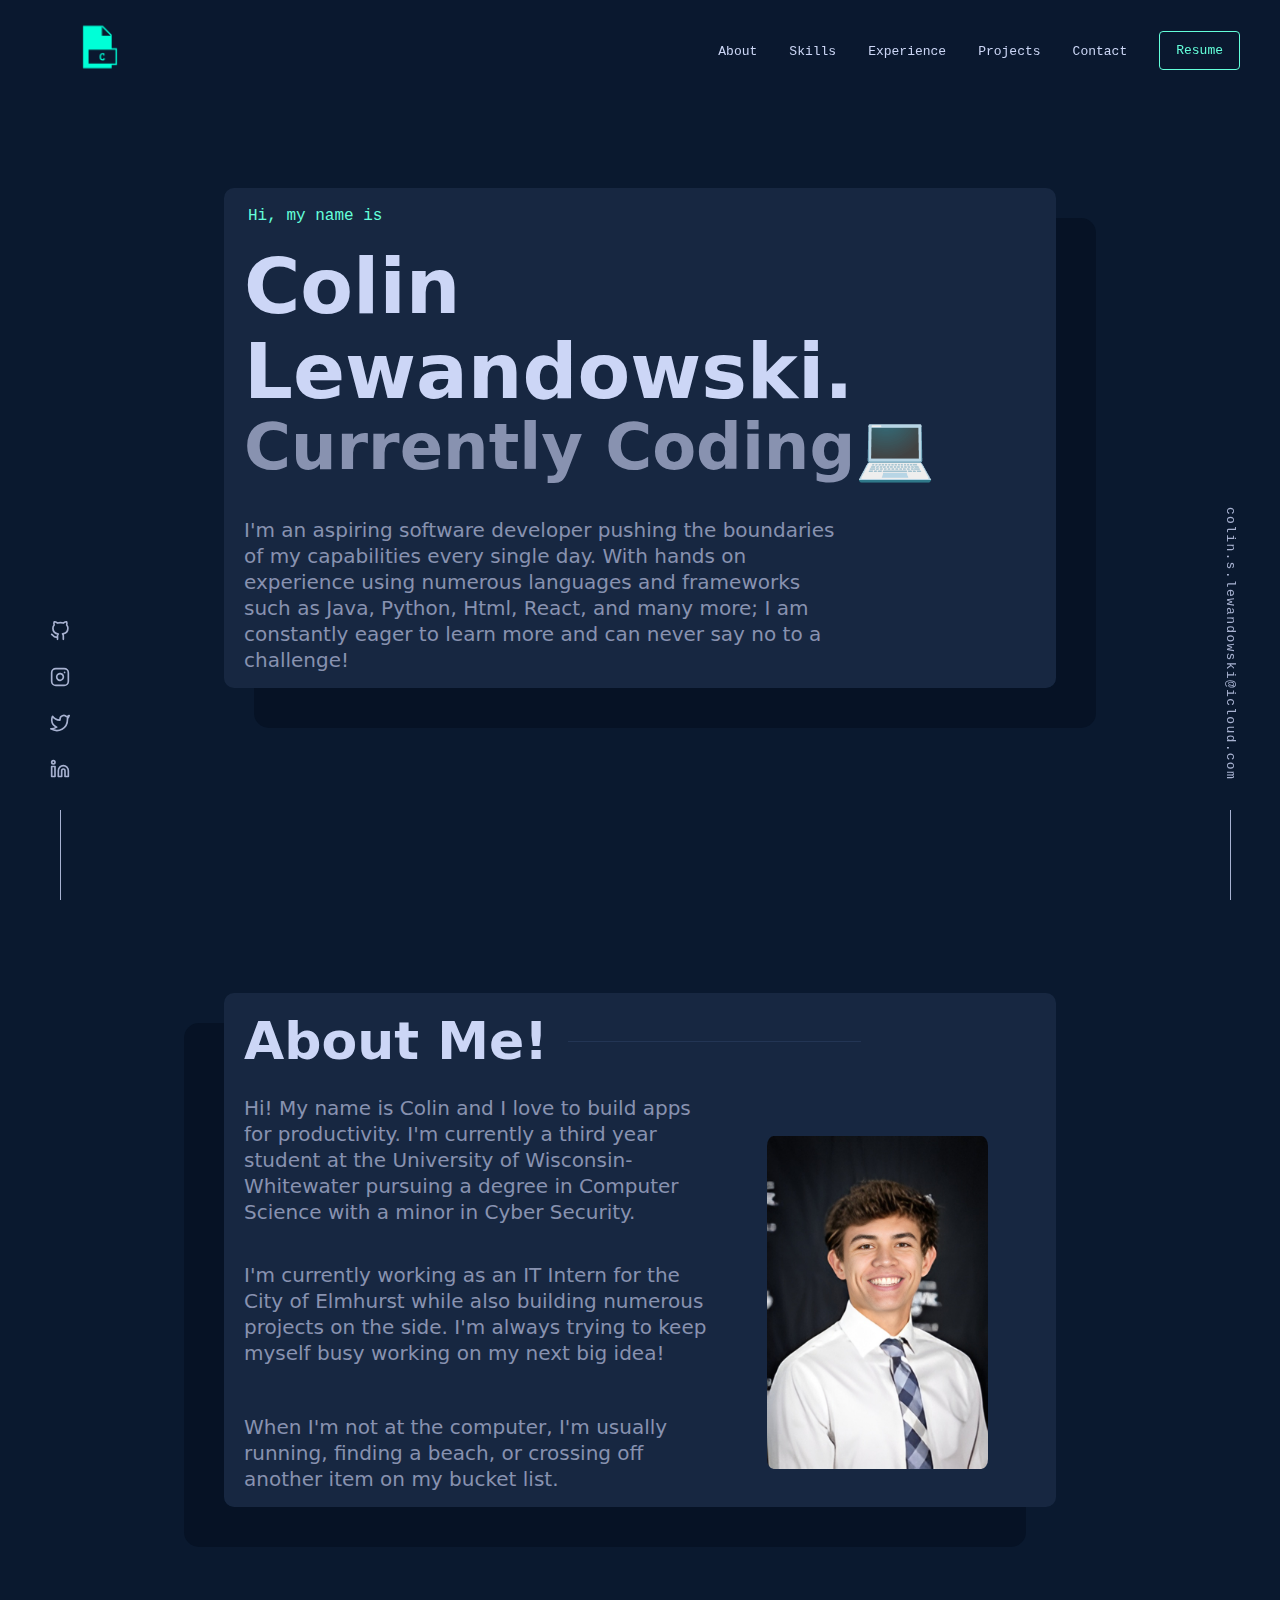
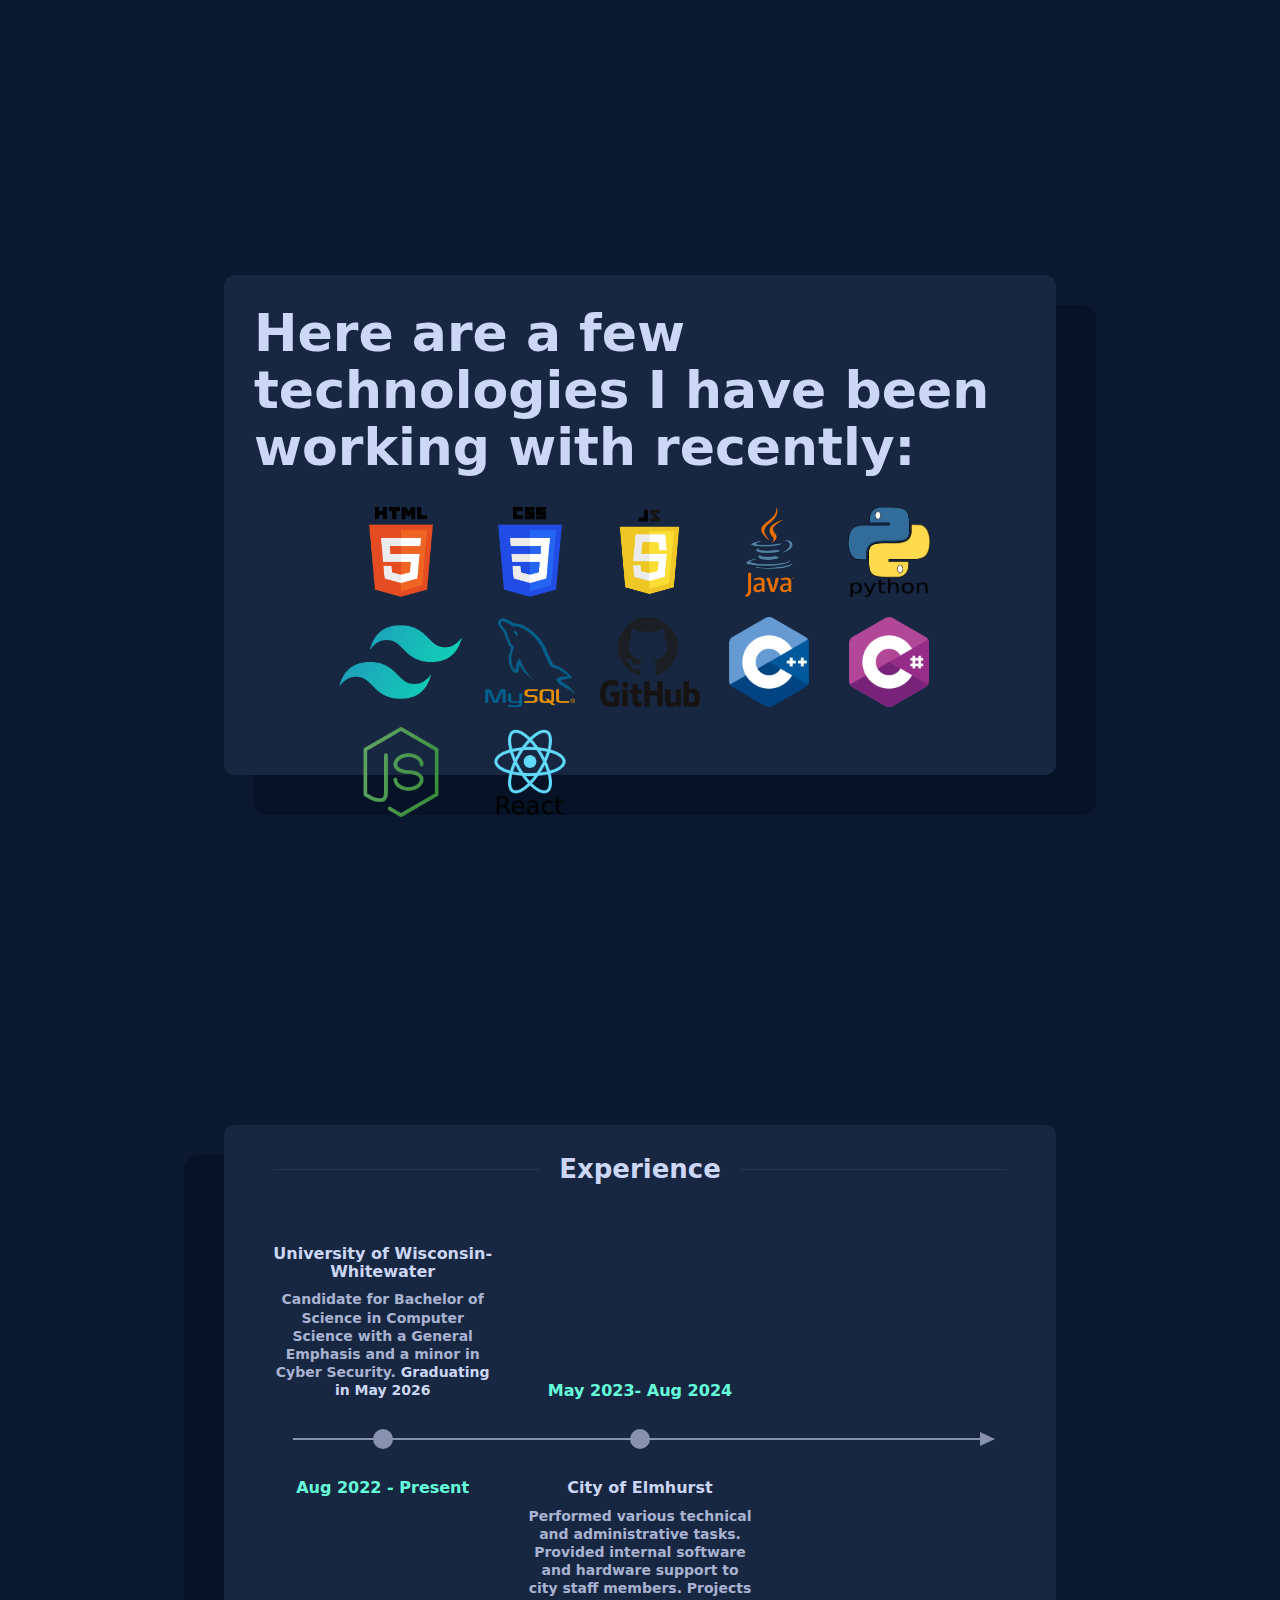
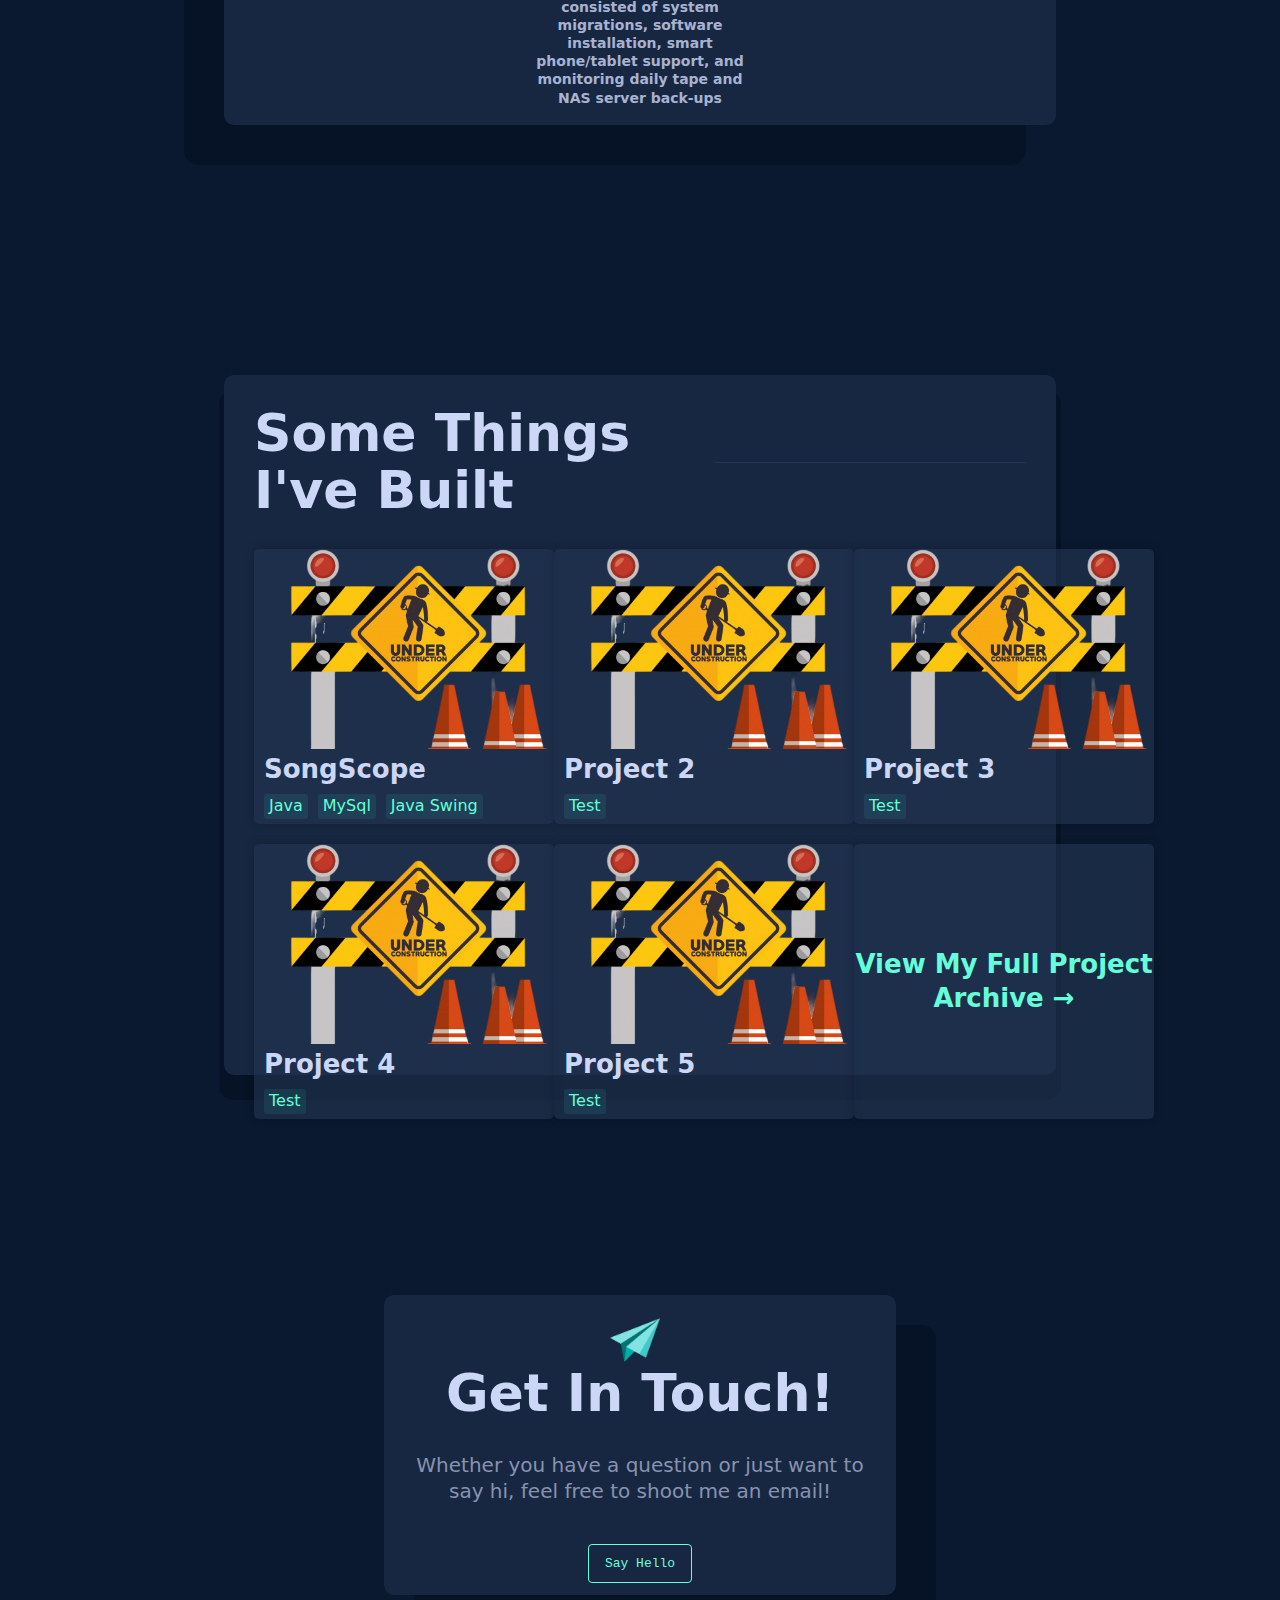
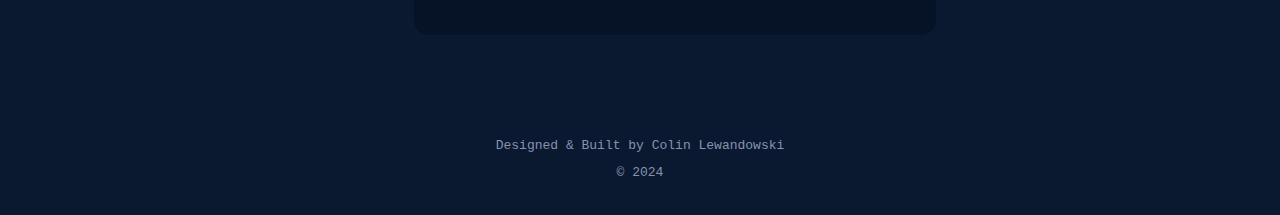
==== commit c9d83cad: "Completed mediaqueries for about and hero" ====
--- a/index.html
+++ b/index.html
@@ -1,251 +1,461 @@
 <!DOCTYPE html>
 <html lang="en">
-    <head>
-        <meta charset="UTF-8">
-        <meta name="viewport" content="width=device-width, initial-scale=1.0">
-        <title>Colin Lewandowski</title>
-        <link rel="stylesheet" href="style.css">
-    </head>
+  <head>
+    <meta charset="UTF-8" />
+    <meta name="viewport" content="width=device-width, initial-scale=1.0" />
+    <title>Colin Lewandowski</title>
+    <link rel="stylesheet" href="style.css" />
+    <link rel="stylesheet" href="mediaqueries.css">
+  </head>
 
-    <body>
-        <!-- Nav Bar -->
-        <div class="navbar">
-            <a class="logo" href="#website name here">
-                <img src="img/logo.png" alt="Logo">
-            </a>
-            <a class="nav-elements" href="#about">About</a>
-            <a class="nav-elements" href="#skills">Skills</a>
-            <a class="nav-elements" href="#experience">Experience</a>
-            <a class="nav-elements" href="#projects">Projects</a>
-            <a class="nav-elements" href="#contact">Contact</a>
-            
-            <a class="resume-button" href="img/resume.pdf" target="_blank">Resume</a>
-        </div>
+  <body>
+    <!-- Nav Bar -->
+    <div class="navbar">
+      <a class="logo" href="./">
+        <img src="img/logo.png" alt="Logo" />
+      </a>
+      <div class="nav-elements-container">
+        <ol>
+          <li><a class="nav-elements" href="#about">About</a></li>
+          <li><a class="nav-elements" href="#skills">Skills</a></li>
+          <li><a class="nav-elements" href="#experience">Experience</a></li>
+          <li><a class="nav-elements" href="#projects">Projects</a></li>
+          <li><a class="nav-elements" href="#contact">Contact</a></li>
+        </ol>
+        <a class="resume-button" href="img/resume.pdf" target="_blank">Resume</a>
+      </div>
+      
+    </div>
 
-        <!-- Socials Side Panel -->
-        <div orientation="left" class="socials-side-panel">
-            <ul>
-                <li>
-                     <a href="https://github.com/CLewi1" target="_blank" rel="noreferrer">
-                        <svg xmlns="http://www.w3.org/2000/svg" role="img" viewBox="0 0 24 24" fill="none" stroke="currentColor" stroke-width="2" stroke-linecap="round" stroke-linejoin="round" class="social-icons">
-                            <title>GitHub</title>
-                            <path d="M9 19c-5 1.5-5-2.5-7-3m14 6v-3.87a3.37 3.37 0 0 0-.94-2.61c3.14-.35 6.44-1.54 6.44-7A5.44 5.44 0 0 0 20 4.77 5.07 5.07 0 0 0 19.91 1S18.73.65 16 2.48a13.38 13.38 0 0 0-7 0C6.27.65 5.09 1 5.09 1A5.07 5.07 0 0 0 5 4.77a5.44 5.44 0 0 0-1.5 3.78c0 5.42 3.3 6.61 6.44 7A3.37 3.37 0 0 0 9 18.13V22"></path>
-                        </svg>
-                    </a>
-                </li>
-                <li>
-                    <a href="https://instagram.com/clewandowski04" target="_blank" rel="noreferrer">
-                        <svg xmlns="http://www.w3.org/2000/svg" role="img" viewBox="0 0 24 24" fill="none" stroke="currentColor" stroke-width="2" stroke-linecap="round" stroke-linejoin="round" class="social-icons">
-                            <title>Instagram</title>
-                            <rect x="2" y="2" width="20" height="20" rx="5" ry="5"></rect>
-                            <path d="M16 11.37A4 4 0 1 1 12.63 8 4 4 0 0 1 16 11.37z"></path>
-                            <line x1="17.5" y1="6.5" x2="17.51" y2="6.5"></line>
-                        </svg>
-                    </a>
-                </li>
-                <li>
-                    <a href="https://twitter.com/clewandowski04" target="_blank" rel="noreferrer">
-                        <svg xmlns="http://www.w3.org/2000/svg" role="img" viewBox="0 0 24 24" fill="none" stroke="currentColor" stroke-width="2" stroke-linecap="round" stroke-linejoin="round" class="social-icons">
-                            <title>Twitter</title>
-                            <path d="M23 3a10.9 10.9 0 0 1-3.14 1.53 4.48 4.48 0 0 0-7.86 3v1A10.66 10.66 0 0 1 3 4s-4 9 5 13a11.64 11.64 0 0 1-7 2c9 5 20 0 20-11.5a4.5 4.5 0 0 0-.08-.83A7.72 7.72 0 0 0 23 3z"></path>
-                        </svg>
-                    </a>
-                </li>
-                <li>
-                    <a href="https://www.linkedin.com/in/colin-lewandowski-45b873301" target="_blank" rel="noreferrer">
-                        <svg xmlns="http://www.w3.org/2000/svg" role="img" viewBox="0 0 24 24" fill="none" stroke="currentColor" stroke-width="2" stroke-linecap="round" stroke-linejoin="round" class="social-icons">
-                            <title>LinkedIn</title>
-                            <path d="M16 8a6 6 0 0 1 6 6v7h-4v-7a2 2 0 0 0-2-2 2 2 0 0 0-2 2v7h-4v-7a6 6 0 0 1 6-6z"></path>
-                            <rect x="2" y="9" width="4" height="12"></rect>
-                            <circle cx="4" cy="4" r="2"></circle>
-                        </svg>
-                    </a>
-                </li>
-            </ul>
-        </div>
+    <!-- Socials Side Panel -->
+    <div orientation="left" class="socials-side-panel">
+      <ul>
+        <li>
+          <a href="https://github.com/CLewi1" target="_blank" rel="noreferrer">
+            <svg
+              xmlns="http://www.w3.org/2000/svg"
+              role="img"
+              viewBox="0 0 24 24"
+              fill="none"
+              stroke="currentColor"
+              stroke-width="2"
+              stroke-linecap="round"
+              stroke-linejoin="round"
+              class="social-icons"
+            >
+              <title>GitHub</title>
+              <path
+                d="M9 19c-5 1.5-5-2.5-7-3m14 6v-3.87a3.37 3.37 0 0 0-.94-2.61c3.14-.35 6.44-1.54 6.44-7A5.44 5.44 0 0 0 20 4.77 5.07 5.07 0 0 0 19.91 1S18.73.65 16 2.48a13.38 13.38 0 0 0-7 0C6.27.65 5.09 1 5.09 1A5.07 5.07 0 0 0 5 4.77a5.44 5.44 0 0 0-1.5 3.78c0 5.42 3.3 6.61 6.44 7A3.37 3.37 0 0 0 9 18.13V22"
+              ></path>
+            </svg>
+          </a>
+        </li>
+        <li>
+          <a
+            href="https://instagram.com/clewandowski04"
+            target="_blank"
+            rel="noreferrer"
+          >
+            <svg
+              xmlns="http://www.w3.org/2000/svg"
+              role="img"
+              viewBox="0 0 24 24"
+              fill="none"
+              stroke="currentColor"
+              stroke-width="2"
+              stroke-linecap="round"
+              stroke-linejoin="round"
+              class="social-icons"
+            >
+              <title>Instagram</title>
+              <rect x="2" y="2" width="20" height="20" rx="5" ry="5"></rect>
+              <path d="M16 11.37A4 4 0 1 1 12.63 8 4 4 0 0 1 16 11.37z"></path>
+              <line x1="17.5" y1="6.5" x2="17.51" y2="6.5"></line>
+            </svg>
+          </a>
+        </li>
+        <li>
+          <a
+            href="https://twitter.com/clewandowski04"
+            target="_blank"
+            rel="noreferrer"
+          >
+            <svg
+              xmlns="http://www.w3.org/2000/svg"
+              role="img"
+              viewBox="0 0 24 24"
+              fill="none"
+              stroke="currentColor"
+              stroke-width="2"
+              stroke-linecap="round"
+              stroke-linejoin="round"
+              class="social-icons"
+            >
+              <title>Twitter</title>
+              <path
+                d="M23 3a10.9 10.9 0 0 1-3.14 1.53 4.48 4.48 0 0 0-7.86 3v1A10.66 10.66 0 0 1 3 4s-4 9 5 13a11.64 11.64 0 0 1-7 2c9 5 20 0 20-11.5a4.5 4.5 0 0 0-.08-.83A7.72 7.72 0 0 0 23 3z"
+              ></path>
+            </svg>
+          </a>
+        </li>
+        <li>
+          <a
+            href="https://www.linkedin.com/in/colin-lewandowski-45b873301"
+            target="_blank"
+            rel="noreferrer"
+          >
+            <svg
+              xmlns="http://www.w3.org/2000/svg"
+              role="img"
+              viewBox="0 0 24 24"
+              fill="none"
+              stroke="currentColor"
+              stroke-width="2"
+              stroke-linecap="round"
+              stroke-linejoin="round"
+              class="social-icons"
+            >
+              <title>LinkedIn</title>
+              <path
+                d="M16 8a6 6 0 0 1 6 6v7h-4v-7a2 2 0 0 0-2-2 2 2 0 0 0-2 2v7h-4v-7a6 6 0 0 1 6-6z"
+              ></path>
+              <rect x="2" y="9" width="4" height="12"></rect>
+              <circle cx="4" cy="4" r="2"></circle>
+            </svg>
+          </a>
+        </li>
+      </ul>
+    </div>
 
-        <!-- Email Side Panel-->
-        <div orientation="right" class="email-side-panel">
-            <a class="email-side-panel-text"href="mailto:colin.s.lewandowski@icloud.com">colin.s.lewandowski@icloud.com</a>
-        </div>
-          
-        <!-- Main -->
-        <section id="main">
-            <div class="main-page-container">
-                <div class="main-page-text">
-                    <h1>Hi, my name is</h1>
-                    <h2>Colin Lewandowski.</h2>
-                    <h3>Currently Coding&#x1F4BB;</h3>
-                    <p>I'm an aspiring software developer pushing the boundaries of my capabilities every single day. With hands on experience using numerous languages and frameworks such as Java, Python, Html, React, and many more; I am constantly eager to learn more and can never say no to a challenge!   </p>
+    <!-- Email Side Panel-->
+    <div orientation="right" class="email-side-panel">
+      <a
+        class="email-side-panel-text"
+        href="mailto:colin.s.lewandowski@icloud.com"
+        >colin.s.lewandowski@icloud.com</a
+      >
+    </div>
+
+    <main>
+      <!-- Hero -->
+      <section id="hero">
+        <div class="hero-page-container">
+          <div class="hero-page-text">
+            <h1>Hi, my name is</h1>
+            <h2>Colin Lewandowski.</h2>
+            <h3>Currently Coding&#x1F4BB;</h3>
+            <p>
+              I'm an aspiring software developer pushing the boundaries of my
+              capabilities every single day. With hands on experience using
+              numerous languages and frameworks such as Java, Python, Html,
+              React, and many more; I am constantly eager to learn more and can
+              never say no to a challenge!
+            </p>
+          </div>
+        </div>
+      </section>
+
+      <!-- About -->
+      <section id="about">
+        <div class="about-page-container">
+          <div class="about-page-title">
+            <h1>About Me!</h1>
+          </div>
+          <div class="about-page-body">
+            <p>
+              Hi! My name is Colin and I love to build apps for productivity.
+              I'm currently a third year student at the University of
+              Wisconsin-Whitewater pursuing a degree in Computer Science with a
+              minor in Cyber Security.
+            </p>
+            <p>
+              I'm currently working as an IT Intern for the City of Elmhurst
+              while also building numerous projects on the side. I'm always
+              trying to keep myself busy working on my next big idea!
+            </p>
+            <p>
+              When I'm not at the computer, I'm usually running, finding a
+              beach, or crossing off another item on my bucket list.
+            </p>
+            <img
+              src="img/headshot.jpeg"
+              alt="Headshot of me"
+              class="about-page-image"
+            />
+          </div>
+        </div>
+      </section>
+      <section id="skills">
+        <div class="skills-page-container">
+          <div class="skills-page-title">
+            <h1>
+              Here are a few technologies I have been working with recently:
+            </h1>
+          </div>
+          <div class="skills-software-icons-container">
+            <img
+              src="img/html-logo.png"
+              alt="html logo"
+              class="software-icons"
+            />
+            <img src="img/css-logo.png" alt="css logo" class="software-icons" />
+            <img
+              src="img/javascript-logo.png"
+              alt="javascript logo"
+              class="software-icons"
+            />
+            <img
+              src="img/java-logo.png"
+              alt="java logo"
+              class="software-icons"
+            />
+            <img
+              src="img/python-logo.png"
+              alt="python logo"
+              class="software-icons"
+            />
+            <img
+              src="img/tailwind-logo.png"
+              alt="tailwind logo"
+              class="software-icons"
+            />
+            <img
+              src="img/mysql-logo.png"
+              alt="mysql logo"
+              class="software-icons"
+            />
+            <img
+              src="img/github-logo.png"
+              alt="github logo"
+              class="software-icons"
+            />
+            <img
+              src="img/cpp-logo.png"
+              alt="c plus plus logo"
+              class="software-icons"
+            />
+            <img
+              src="img/csharp-logo.png"
+              alt="c sharp logo"
+              class="software-icons"
+            />
+            <img
+              src="img/nodejs-logo.png"
+              alt="node js logo"
+              class="software-icons"
+            />
+            <img
+              src="img/react-logo.png"
+              alt="react logo"
+              class="software-icons"
+            />
+          </div>
+        </div>
+      </section>
+      <section id="experience">
+        <div class="experience-page-container">
+          <h1 class="experience-page-title">Experience</h1>
+          <div class="experience-page-body">
+            <div class="timeline">
+              <div class="timeline-items-container">
+                <div class="timeline-item">
+                  <h3 class="date">Aug 2022 - Present</h3>
+                  <div class="timeline-point"></div>
+                  <a
+                    href="https://www.uww.edu"
+                    target="_blank"
+                    class="clickable-div"
+                  >
+                    <div class="timeline-content-box">
+                      <h3 class="job-title">
+                        University of Wisconsin-Whitewater
+                      </h3>
+                      <p class="job-description">
+                        Candidate for Bachelor of Science in Computer Science
+                        with a General Emphasis and a minor in Cyber Security.
+                        <span class="graduation">Graduating in May 2026</span>
+                      </p>
+                    </div>
+                  </a>
                 </div>
-            </div>
-        </section>
-
-        <!-- About -->
-        <section id="about">
-            <div class="about-page-container">
-                <div class="about-page-title"> 
-                    <h1>About Me!</h1>
+                <div class="timeline-item">
+                  <h3 class="date">May 2023- Aug 2024</h3>
+                  <div class="timeline-point"></div>
+                  <a
+                    href="https://www.elmhurst.org"
+                    target="_blank"
+                    class="clickable-div"
+                  >
+                    <div class="timeline-content-box">
+                      <h3 class="job-title">City of Elmhurst</h3>
+                      <p class="job-description">
+                        Performed various technical and administrative tasks.
+                        Provided internal software and hardware support to city
+                        staff members. Projects consisted of system migrations,
+                        software installation, smart phone/tablet support, and
+                        monitoring daily tape and NAS server back-ups
+                      </p>
+                    </div>
+                  </a>
                 </div>
-                <div class="about-page-body">
-                    <p>Hi! My name is Colin and I love to build apps for productivity. I'm currently a third year student at the University of Wisconsin-Whitewater pursuing a degree in Computer Science with a minor in Cyber Security.</p>
-                    <p>I'm currently working as an IT Intern for the City of Elmhurst while also building numerous projects on the side. I'm always trying to keep myself busy working on my next big idea!</p>
-                    <p>When I'm not at the computer, I'm usually running, finding a beach, or crossing off another item on my bucket list.</p>
-                    <img src="img/headshot.jpeg" alt="Headshot of me" class="about-page-image">
-                </div>
-            </div>
-        </section>
-        <section id="skills">
-            <div class="skills-page-container">
-                <div class="skills-page-title">
-                    <h1>Here are a few technologies I have been working with recently:</h1>
-                </div>
-                <div class="skills-software-icons-container">
-                    <img src="img/html-logo.png" alt="html logo" class="software-icons">
-                    <img src="img/css-logo.png" alt="css logo" class="software-icons">
-                    <img src="img/javascript-logo.png" alt="javascript logo" class="software-icons">
-                    <img src="img/java-logo.png" alt="java logo" class="software-icons">
-                    <img src="img/python-logo.png" alt="python logo" class="software-icons">
-                    <img src="img/tailwind-logo.png" alt="tailwind logo" class="software-icons">
-                    <img src="img/mysql-logo.png" alt="mysql logo" class="software-icons">
-                    <img src="img/github-logo.png" alt="github logo" class="software-icons">
-                    <img src="img/cpp-logo.png" alt="c plus plus logo" class="software-icons">
-                    <img src="img/csharp-logo.png" alt="c sharp logo" class="software-icons">
-                    <img src="img/nodejs-logo.png" alt="node js logo" class="software-icons">
-                    <img src="img/react-logo.png" alt="react logo" class="software-icons">
-                </div>
-            </div>
-        </section>
-        <section id="experience">
-            <div class="experience-page-container">
-                <h1 class="experience-page-title">Experience</h1>
-                <div class="experience-page-body">
-                    <div class="timeline">
-                        <div class="timeline-items-container">
-                            <div class="timeline-item">
-                                <h3 class="date"> Aug 2022 - Present</h3>
-                                <div class="timeline-point"></div>
-                                <a href="https://www.uww.edu" target="_blank" class="clickable-div">
-                                    <div class="timeline-content-box">
-                                        <h3 class="job-title">University of Wisconsin-Whitewater</h3>
-                                        <p class="job-description">Candidate for Bachelor of Science in Computer Science with a General Emphasis and a minor in Cyber Security. <span class="graduation">Graduating in May 2026</span></p>
-                                    </div>
-                                </a>
-                            </div>
-                            <div class="timeline-item">
-                                <h3 class="date">May 2023- Aug 2024</h3>
-                                <div class="timeline-point"></div>
-                                <a href="https://www.elmhurst.org" target="_blank" class="clickable-div">
-                                    <div class="timeline-content-box">
-                                        <h3 class="job-title">City of Elmhurst</h3>
-                                        <p class="job-description">Performed various technical and administrative tasks. Provided internal software and hardware support to city staff members. Projects consisted of system migrations, software installation, smart phone/tablet support, and monitoring daily tape and NAS server back-ups</p>
-                                    </div>
-                                </a>
-                            </div>
-                        </div>
-                    </div>
-                </div>
-            </div>
-        </section>
-        <section id="projects">
-            <div class="projects-page-container">
-                <div class="projects-page-title">
-                    <h1>Some Things I've Built</h1>
-                </div>
-                <div class="projects-page-body">
-                    <div class="project">
-                        <div class="project-cover">
-                            <p class="project-description">A simple app to discover new songs based on spotify and youtube metrics. Written entirely in java using swing for gui development and mysql for database management. </p>
-                            <a class="project-github-link" target="_blank" href="https://github.com/wilman2019/SongScope/tree/main">Check it out on GitHub!</a>
-                        </div>
-                        <img src="img/project1.png" alt="SongScope" class="project-image">
-                        <h3 class="project-title">SongScope</h3>
-                        <div class="technologies">
-                            <ul>
-                                <li>Java</li>
-                                <li>MySql</li>
-                                <li>Java Swing</li>
-                            </ul>
-                        </div>
-                    </div>
-                    <div class="project">
-                        <div class="project-cover">
-                            <p class="project-description">Testing</p>
-                            <a class="project-github-link" target="_blank" href="https://github.com/wilman2019/SongScope/tree/main">Check it out on GitHub!</a>
-                        </div>
-                        <img src="img/project1.png" alt="Project 2" class="project-image">
-                        <h3 class="project-title">Project 2</h3>
-                        <div class="technologies">
-                            <ul>
-                                <li>Test</li>
-                            </ul>
-                        </div>
-                    </div>
-                    <div class="project">
-                        <div class="project-cover">
-                            <p class="project-description">Testing</p>
-                            <a class="project-github-link" target="_blank" href="https://github.com/wilman2019/SongScope/tree/main">Check it out on GitHub!</a>
-                        </div>
-                        <img src="img/project1.png" alt="Project 3" class="project-image">
-                        <h3 class="project-title">Project 3</h3>
-                        <div class="technologies">
-                            <ul>
-                                <li>Test</li>
-
-                            </ul>
-                        </div>
-                    </div>
-                    <div class="project">
-                        <div class="project-cover">
-                            <p class="project-description">Testing</p>
-                            <a class="project-github-link" target="_blank" href="https://github.com/wilman2019/SongScope/tree/main">Check it out on GitHub!</a>
-                        </div>
-                        <img src="img/project1.png" alt="Project 4" class="project-image">
-                        <h3 class="project-title">Project 4</h3>
-                        <div class="technologies">
-                            <ul>
-                                <li>Test</li>
-
-                            </ul>
-                        </div>
-                    </div>
-                    <div class="project">
-                        <div class="project-cover">
-                            <p class="project-description">Testing</p>
-                            <a class="project-github-link" target="_blank" href="https://github.com/wilman2019/SongScope/tree/main">Check it out on GitHub!</a>
-                        </div>
-                        <img src="img/project1.png" alt="Project 5" class="project-image">
-                        <h3 class="project-title">Project 5</h3>
-                        <div class="technologies">
-                            <ul>
-                                <li>Test</li>
-
-                            </ul>
-                        </div>
-                    </div>
-                    <div class="archive">
-                        <a href="/archive.html" class="archive-link">View My Full Project Archive &rarr;</a>
-                    </div>
-                </div>
-            </div>
-        </section>
-        <section id="contact">
-            <div class="contact-page-container">
-                <div class="contact-page-title">
-                    <img src="img/send.png" alt="paper airplane">
-                    <h1>Get In Touch!</h1>
-                </div>
-                <div class="contact-page-body">
-                    <p>Whether you have a question or just want to say hi, feel free to shoot me an email!</p>
-                    <a class ="mail-button" href="mailto:colin.s.lewandowski@icloud.com">Say Hello</a>
-                </div>
-            </div>
-        </section>
-        <footer>
-            <a href="https://github.com/CLewi1/Portfolio" target="_blank">
-                <p>Designed & Built by Colin Lewandowski</p>
-                <p>&copy; 2024</p>
-            </a>
-        </footer>    
-    </body>
+              </div>
+            </div>
+          </div>
+        </div>
+      </section>
+      <section id="projects">
+        <div class="projects-page-container">
+          <div class="projects-page-title">
+            <h1>Some Things I've Built</h1>
+          </div>
+          <div class="projects-page-body">
+            <div class="project">
+              <div class="project-cover">
+                <p class="project-description">
+                  A simple app to discover new songs based on spotify and
+                  youtube metrics. Written entirely in java using swing for gui
+                  development and mysql for database management.
+                </p>
+                <a
+                  class="project-github-link"
+                  target="_blank"
+                  href="https://github.com/wilman2019/SongScope/tree/main"
+                  >Check it out on GitHub!</a
+                >
+              </div>
+              <img
+                src="img/project1.png"
+                alt="SongScope"
+                class="project-image"
+              />
+              <h3 class="project-title">SongScope</h3>
+              <div class="technologies">
+                <ul>
+                  <li>Java</li>
+                  <li>MySql</li>
+                  <li>Java Swing</li>
+                </ul>
+              </div>
+            </div>
+            <div class="project">
+              <div class="project-cover">
+                <p class="project-description">Testing</p>
+                <a
+                  class="project-github-link"
+                  target="_blank"
+                  href="https://github.com/wilman2019/SongScope/tree/main"
+                  >Check it out on GitHub!</a
+                >
+              </div>
+              <img
+                src="img/project1.png"
+                alt="Project 2"
+                class="project-image"
+              />
+              <h3 class="project-title">Project 2</h3>
+              <div class="technologies">
+                <ul>
+                  <li>Test</li>
+                </ul>
+              </div>
+            </div>
+            <div class="project">
+              <div class="project-cover">
+                <p class="project-description">Testing</p>
+                <a
+                  class="project-github-link"
+                  target="_blank"
+                  href="https://github.com/wilman2019/SongScope/tree/main"
+                  >Check it out on GitHub!</a
+                >
+              </div>
+              <img
+                src="img/project1.png"
+                alt="Project 3"
+                class="project-image"
+              />
+              <h3 class="project-title">Project 3</h3>
+              <div class="technologies">
+                <ul>
+                  <li>Test</li>
+                </ul>
+              </div>
+            </div>
+            <div class="project">
+              <div class="project-cover">
+                <p class="project-description">Testing</p>
+                <a
+                  class="project-github-link"
+                  target="_blank"
+                  href="https://github.com/wilman2019/SongScope/tree/main"
+                  >Check it out on GitHub!</a
+                >
+              </div>
+              <img
+                src="img/project1.png"
+                alt="Project 4"
+                class="project-image"
+              />
+              <h3 class="project-title">Project 4</h3>
+              <div class="technologies">
+                <ul>
+                  <li>Test</li>
+                </ul>
+              </div>
+            </div>
+            <div class="project">
+              <div class="project-cover">
+                <p class="project-description">Testing</p>
+                <a
+                  class="project-github-link"
+                  target="_blank"
+                  href="https://github.com/wilman2019/SongScope/tree/main"
+                  >Check it out on GitHub!</a
+                >
+              </div>
+              <img
+                src="img/project1.png"
+                alt="Project 5"
+                class="project-image"
+              />
+              <h3 class="project-title">Project 5</h3>
+              <div class="technologies">
+                <ul>
+                  <li>Test</li>
+                </ul>
+              </div>
+            </div>
+            <div class="archive">
+              <a href="/archive.html" class="archive-link"
+                >View My Full Project Archive &rarr;</a
+              >
+            </div>
+          </div>
+        </div>
+      </section>
+      <section id="contact">
+        <div class="contact-page-container">
+          <div class="contact-page-title">
+            <img src="img/send.png" alt="paper airplane" />
+            <h1>Get In Touch!</h1>
+          </div>
+          <div class="contact-page-body">
+            <p>
+              Whether you have a question or just want to say hi, feel free to
+              shoot me an email!
+            </p>
+            <a class="mail-button" href="mailto:colin.s.lewandowski@icloud.com"
+              >Say Hello</a
+            >
+          </div>
+        </div>
+      </section>
+    </main>
+    <footer>
+      <a href="https://github.com/CLewi1/Portfolio" target="_blank">
+        <p>Designed & Built by Colin Lewandowski</p>
+        <p>&copy; 2024</p>
+      </a>
+    </footer>
+  </body>
 </html>
--- a/style.css
+++ b/style.css
@@ -1,80 +1,93 @@
 /* colors to use cyan: rgb(100,255,218) light grey: rgb(204,214,246) dark grey: rgb(136,146,175) background: rgb(11,25,46) */
 
-:root{
-    --cyan: #64ffda;
-    --lighter-grey: #ccd6f6;
-    --light-grey: #a8b2d1;
-    --grey: #8892b0;
-    --navy: #0a192f;
-    --light-navy: rgb(35, 53, 84);
-    --lightest-navy: #233554;
-    --navy-shadow: rgba(2,12,27,0.7);
-    --font-sans: 'Calibre','Inter','San Francisco','SF Pro Text',-apple-system,system-ui,sans-serif;
-    --font-mono: 'SF Mono','Fira Code','Fira Mono','Roboto Mono',monospace;
-    --transition: all 0.25s cubic-bezier(0.645,0.045,0.355,1);
-    --fz-xxs: 12px;
-    --fz-xs: 13px;
-    --fz-sm: 14px;
-    --fz-md: 16px;
-    --fz-lg: 18px;
-    --fz-xl: 20px;
-    --fz-xxl: 22px;
-
+:root {
+  --cyan: #64ffda;
+  --lighter-grey: #ccd6f6;
+  --light-grey: #a8b2d1;
+  --grey: #8892b0;
+  --navy: #0a192f;
+  --light-navy: rgb(35, 53, 84);
+  --lightest-navy: #233554;
+  --navy-shadow: rgba(2, 12, 27, 0.7);
+  --font-sans: "Calibre", "Inter", "San Francisco", "SF Pro Text", -apple-system,
+    system-ui, sans-serif;
+  --font-mono: "SF Mono", "Fira Code", "Fira Mono", "Roboto Mono", monospace;
+  --transition: all 0.25s cubic-bezier(0.645, 0.045, 0.355, 1);
+  --fz-xxs: 12px;
+  --fz-xs: 13px;
+  --fz-sm: 14px;
+  --fz-md: 16px;
+  --fz-lg: 18px;
+  --fz-xl: 20px;
+  --fz-xxl: 22px;
 }
 
 * {
-    box-sizing: border-box;
-    padding: 0;
-    margin: 0;
+  box-sizing: border-box;
+  padding: 0;
+  margin: 0;
 }
 
 html {
-    scroll-behavior: smooth;
+  scroll-behavior: smooth;
 }
 
 body {
-    width: 100%;
-    min-height: 100vh;
-    -webkit-font-smoothing: antialiased;
-    line-height: 1.3;
-    overflow-x: hidden;
-    overflow-y: scroll;
-    margin-right: 12px;
-    background-color: var(--navy);
-    color: var(--grey);
-    font-family: var(--font-sans);
+  width: 100%;
+  height: auto;
+  min-height: 100%;
+  -webkit-font-smoothing: antialiased;
+  line-height: 1.3;
+  overflow-x: hidden;
+  overflow-y: scroll;
+  background-color: var(--navy);
+  color: var(--grey);
+  font-family: var(--font-sans);
+  display: flex;
+  flex-direction: column;
+  align-items: center; 
+  justify-content: center; 
 }
 
 section {
-    height: 100vh;
+  height: 100vh;
+  width: 100%;
+  display: flex;
+  flex-direction: column;
+  align-items: center;
+  justify-content: center;
 }
 
 svg {
-    width: 100%;
-    height: 100%;
-    fill: none;
-    vertical-align: middle;
-    color: var(--light-grey);
-    -webkit-font-smoothing: antialiased;
-}
-
-h1, h2, h3, h4, h5, h6 {
-    margin: 0px 0px 10px;
-    font-weight: 600;
-    color: var(--lighter-grey);
-    line-height: 1.1;
+  width: 100%;
+  height: 100%;
+  fill: none;
+  vertical-align: middle;
+  color: var(--light-grey);
+  -webkit-font-smoothing: antialiased;
+}
+
+h1,
+h2,
+h3,
+h4,
+h5,
+h6 {
+  margin: 0px 0px 10px;
+  font-weight: 600;
+  color: var(--lighter-grey);
+  line-height: 1.1;
 }
 
 /* //////////////////////////// Navbar ////////////////////////////// */
 
 .logo {
-    margin-right: auto;
-    /* transition: transform 0.3s ease, box-shadow 0.3s ease; */ 
-} 
+  /* transition: transform 0.3s ease, box-shadow 0.3s ease; */
+}
 
 .logo img {
-    height: 120px; 
-    width: auto; 
+  height: 120px;
+  width: auto;
 }
 
 /* .logo:hover {
@@ -82,770 +95,754 @@
 } */
 
 .navbar {
-    display: flex;
-    justify-content: flex-end;
-    align-items: center;
-    top: 0px;
-    height: 100px;
-    padding: 0px 40px;
-    position: fixed;
-    width: 100%;
-    background-color: rgba(10, 25, 47, 0.85);
-    backdrop-filter: blur(10px);
-    z-index: 10;
+  display: flex;
+  justify-content: space-between;
+  align-items: center;
+  top: 0px;
+  height: 100px;
+  padding: 0px 40px;
+  position: fixed;
+  width: 100%;
+  background-color: rgba(10, 25, 47, 0.85);
+  backdrop-filter: blur(10px);
+  z-index: 10;
+}
+
+.nav-elements-container {
+  display: flex;
+  align-items: center;
+}
+
+.nav-elements-container ol {
+  display: flex;
+  list-style: none;
+  flex-direction: row;
 }
 
 .nav-elements {
-    text-decoration: none;
-    color: var(--lighter-grey);
-    font-family: var(--font-mono);
-    font-size: 13px;
-    margin: 0 1rem;
+  text-decoration: none;
+  color: var(--lighter-grey);
+  font-family: var(--font-mono);
+  font-size: 13px;
+  margin: 0 1rem;
+  transition: color 0.3s ease;
 }
 
 .nav-elements:hover {
-    color: var(--cyan);
+  color: var(--cyan);
 }
 
 .resume-button {
-    color: var(--cyan);
-    text-decoration: none;
-    border: 1px solid var(--cyan);
-    border-radius: 4px;
-    padding: 0.75rem 1rem;
-    font-family: var(--font-mono);
-    line-height: 1;
-    margin-left: 1rem;
-    font-size: 13px;
+  color: var(--cyan);
+  text-decoration: none;
+  border: 1px solid var(--cyan);
+  border-radius: 4px;
+  padding: 0.75rem 1rem;
+  font-family: var(--font-mono);
+  line-height: 1;
+  margin-left: 1rem;
+  font-size: 13px;
 }
 
 .resume-button:hover {
-    transform: translate(-2.75px, -2.75px); 
-    box-shadow: 2.75px 2.75px 0px var(--cyan); 
-    transition: all 0.2s ease;
+  transform: translate(-2.75px, -2.75px);
+  box-shadow: 2.75px 2.75px 0px var(--cyan);
+  transition: all 0.2s ease;
 }
 
 /* //////////////////////////// Socials Side Bar ////////////////////////////// */
 
-
 .socials-side-panel {
-    position: fixed;
-    height: 340px;
-    width: 40px;
-    display: flex;
-    flex-direction: column;
-    justify-content: flex-end;
-    line-height: 26px;
-    align-items: center;
-    bottom: 0px;
-    left: 40px;
-    box-sizing: border-box;
+  position: fixed;
+  height: 340px;
+  width: 40px;
+  display: flex;
+  flex-direction: column;
+  justify-content: flex-end;
+  line-height: 26px;
+  align-items: center;
+  bottom: 0px;
+  left: 40px;
+  box-sizing: border-box;
 }
 
 .socials-side-panel li {
-    list-style: none;
-    display: list-item; 
-    font-size: 20px;
-    text-align: left;
-    height: 46px;
-    width: 40px;
-    padding: 10px;
+  list-style: none;
+  display: list-item;
+  font-size: 20px;
+  text-align: left;
+  height: 46px;
+  width: 40px;
+  padding: 10px;
 }
 
 .socials-side-panel li:last-child {
-    margin-bottom: 20px;
+  margin-bottom: 20px;
 }
 
 .socials-side-panel a svg {
-    width: 20px;
+  width: 20px;
 }
 
 .social-icons {
-    position: relative;
-    transition: var(--transition);
+  position: relative;
+  transition: var(--transition);
 }
 
 .social-icons:hover {
-    transform: translateY(-2px); 
-    color: var(--cyan);
+  transform: translateY(-2px);
+  color: var(--cyan);
 }
 
 .socials-side-panel::after {
-    content: "";
-    width: 1px;
-    height: 90px;
-    background-color: var(--light-grey);
-    -webkit-font-smoothing: antialiased;
+  content: "";
+  width: 1px;
+  height: 90px;
+  background-color: var(--light-grey);
+  -webkit-font-smoothing: antialiased;
 }
 
 /* //////////////////////////// Email Side Bar ////////////////////////////// */
 
-
 .email-side-panel {
-    position: fixed;
-    display: flex;
-    flex-direction: column;
-    align-items: center;
-    list-style: none;
-    width: 40px;
-    bottom: 0px;
-    right: 30px;
-    left: auto;
+  position: fixed;
+  display: flex;
+  flex-direction: column;
+  align-items: center;
+  list-style: none;
+  width: 40px;
+  bottom: 0px;
+  right: 30px;
+  left: auto;
 }
 
 .email-side-panel a {
-    margin: 20px auto;
-    padding: 10px;
-    font-family: var(--font-mono);
-    font-size: 13px;
-    line-height: 18px;
-    letter-spacing: 0.1em;
-    -webkit-writing-mode: vertical-rl;
-    writing-mode: vertical-rl;
-    text-decoration: none;
-    color: var(--light-grey);
-    position: relative;
-    transition: var(--transition);
+  margin: 20px auto;
+  padding: 10px;
+  font-family: var(--font-mono);
+  font-size: 13px;
+  line-height: 18px;
+  letter-spacing: 0.1em;
+  -webkit-writing-mode: vertical-rl;
+  writing-mode: vertical-rl;
+  text-decoration: none;
+  color: var(--light-grey);
+  position: relative;
+  transition: var(--transition);
 }
 
 .email-side-panel-text:hover {
-    transform: translateY(-2px); 
-    color: var(--cyan);
+  transform: translateY(-2px);
+  color: var(--cyan);
 }
 
 .email-side-panel::after {
-    content: "";
-    display: block;
-    width: 1px;
-    height: 90px;
-    margin: 0px auto;
-    background-color: var(--light-grey);
-}
-
-/* //////////////////////////// Main Page ////////////////////////////// */
-
-.main-page-container {
-    width: 65%;
-    background-color: rgba(35, 53, 84, 0.5); 
-    box-shadow: 35px 35px 0px 5px rgba(2,12,27,0.5);
-    border-radius: 10px;
-    padding: 20px 20px 50px 20px;
-    box-sizing: border-box;
-    position: relative;
-    margin: 200px auto;
-    height: 400px;
-}
-
-#main {
-    height: 75vh;
-    padding: 0 0 500px 0;
-}
-
-.main-page-text h1 {
-    margin: 0px 0px 20px 4px;
-    color: var(--cyan);
-    font-family: var(--font-mono);
-    font-size: 16px;
-    font-weight: 400;
-    line-height: 1.1;
-
-}
-
-.main-page-text h2 {
-    margin: 0px 0px 5px 0px;
-    font-size: 80px;
-    font-weight: 600;
-    color: var(--lighter-grey);
-    line-height: 1.1;
-}
-
-.main-page-text h3 {
-    font-size: 70px;
-    font-weight: 600;
-    line-height: 0.9;
-    color: var(--grey);
-
-}
-
-.main-page-text p {
-    margin: 20px 0px 0px;
-    max-width: 500px;
-    font-size: 20;
-    color: var(--grey);
-    line-height: 1.1;
-}
-
+  content: "";
+  display: block;
+  width: 1px;
+  height: 90px;
+  margin: 0px auto;
+  background-color: var(--light-grey);
+}
+
+/* //////////////////////////// Hero Page ////////////////////////////// */
+
+#hero {
+  height: 75vh;
+  margin-top: 100px;
+}
+
+.hero-page-container {
+  width: 65%;
+  background-color: rgba(35, 53, 84, 0.5);
+  box-shadow: 35px 35px 0px 5px rgba(2, 12, 27, 0.5);
+  border-radius: 10px;
+  padding: 20px 20px 50px 20px;
+  box-sizing: border-box;
+  position: relative;
+  height: 500px;
+  transition: height 0.3s ease, width 0.3s ease, box-shadow 0.3s ease;
+}
+
+.hero-page-text h1 {
+  margin: 0px 0px 20px 4px;
+  color: var(--cyan);
+  font-family: var(--font-mono);
+  font-size: 16px;
+  font-weight: 400;
+  line-height: 1.1;
+}
+
+.hero-page-text h2 {
+  margin: 0px 0px 5px 0px;
+  font-size: clamp(2.4em, 6vw, 6em);
+  font-weight: 600;
+  color: var(--lighter-grey);
+  line-height: 1.1;
+}
+
+.hero-page-text h3 {
+  font-size: clamp(2em, 5vw, 5em);
+  font-weight: 600;
+  line-height: 0.9;
+  color: var(--grey);
+}
+
+.hero-page-text p {
+  margin: 40px 0px 0px;
+  max-width: 600px;
+  font-size: 20px;
+  color: var(--grey);
+}
 
 /* //////////////////////////// About Page ////////////////////////////// */
 
 #about {
-    padding: 150px 0;
-    display: flex;
-    align-items: center;
+  padding: 150px 0 100px 0;
+  display: flex;
+  align-items: center;
 }
 
 .about-page-container {
-    width: 65%;
-    background-color: rgba(35, 53, 84, 0.5); 
-    box-shadow: -35px 35px 0px 5px rgba(2,12,27,0.5);
-    border-radius: 10px;
-    padding: 20px 20px 50px 20px;
-    box-sizing: border-box;
-    position: relative;
-    margin: 0 auto;
-    height: 500px;
-    left: 35px;
+  width: 65%;
+  background-color: rgba(35, 53, 84, 0.5);
+  box-shadow: -35px 35px 0px 5px rgba(2, 12, 27, 0.5);
+  border-radius: 10px;
+  padding: 20px 20px 50px 20px;
+  box-sizing: border-box;
+  position: relative;
+  margin: 0 auto;
+  height: fit-content;
+  min-height: 100px;
+  transition: width 0.3s ease, height 0.3s ease, box-shadow 0.3s ease;
 }
 
 .about-page-title {
-    font-size: 26px;
-    display: flex;
-    align-items: center;
+  font-size: 26px;
+  display: flex;
+  align-items: center;
 }
 
 .about-page-title::after {
-    content: "";
-    display: block;
-    width: 37%;
-    height: 1px;
-    background-color: var(--lightest-navy);
-    margin-left: 20px;
-    position: relative;
-    top: -5px;
+  content: "";
+  display: block;
+  width: 37%;
+  height: 1px;
+  background-color: var(--lightest-navy);
+  margin-left: 20px;
+  position: relative;
+  top: -5px;
 }
 
 .about-page-body {
-    display: grid;
-    grid-template-columns: 3fr 2fr;
-    grid-template-rows: auto;
+  display: grid;
+  grid-template-columns: 3fr 2fr;
+  grid-template-rows: minmax(100px, auto);
+  height: 100%; /* Make the grid container take up the full height of its parent */
 }
 
 .about-page-body p {
-    font-size: var(--fz-xl);
-    font-family: var(--font-sans);
-    margin-top: 15px;
+  font-size: var(--fz-xl);
+  font-family: var(--font-sans);
+  margin-top: 15px;
 }
 
 .about-page-image {
-    width: 230px;
-    height: auto;
-    margin: auto;
-    grid-column: 2 / 3;
-    grid-row: 1 / 4;
-    border-radius: 3%;
+  width: 70%;
+  max-width: 230px;
+  height: auto;
+  margin: auto;
+  grid-column: 2 / 3;
+  grid-row: 1 / 4;
+  border-radius: 3%;
 }
 
 /* //////////////////////////// Skills Page ////////////////////////////// */
 
 #skills {
-    padding: 150px 0;
-    display: flex;
-    align-items: center;
+  padding: 150px 0;
+  display: flex;
+  align-items: center;
 }
 
 .skills-page-container {
-    display: flex;
-    padding: 30px 30px 30px 30px;
-    width: 65%;
-    margin: 0 auto;
-    height: 500px;
-    background-color: rgba(35, 53, 84, 0.5); 
-    box-shadow: 35px 35px 0px 5px rgba(2,12,27,0.5);
-    border-radius: 10px;
-    flex-direction: column;
-}
-
+  display: flex;
+  padding: 30px 30px 30px 30px;
+  width: 65%;
+  margin: 0 auto;
+  height: 500px;
+  background-color: rgba(35, 53, 84, 0.5);
+  box-shadow: 35px 35px 0px 5px rgba(2, 12, 27, 0.5);
+  border-radius: 10px;
+  flex-direction: column;
+}
 
 .skills-page-title {
-    font-size: 26px;
-    margin: 0 auto;
+  font-size: 26px;
+  margin: 0 auto;
 }
 
 .skills-software-icons-container {
-    display: grid;
-    grid-template-columns: repeat(5, 1fr);
-    grid-template-rows: auto;
-    margin: 20px auto;
-    width: 80%;
-    height: 100%;
-    justify-items: center;
-    align-items: center;
-    row-gap: 20px
-
+  display: grid;
+  grid-template-columns: repeat(5, 1fr);
+  grid-template-rows: auto;
+  margin: 20px auto;
+  width: 80%;
+  height: 100%;
+  justify-items: center;
+  align-items: center;
+  row-gap: 20px;
 }
 
 .skills-software-icons-container img {
-    width: auto;
-    height: 90px;
-    margin: 0 auto;
-}
-
+  width: auto;
+  height: 90px;
+  margin: 0 auto;
+}
 
 /* //////////////////////////// Experience Page ////////////////////////////// */
 
 #experience {
-    padding: 150px 0;
-    display: flex;
-    align-items: center;
+  padding: 150px 0;
+  display: flex;
+  align-items: center;
 }
 
 .experience-page-container {
-    display: flex;
-    padding: 30px 30px 30px 30px;
-    width: 65%;
-    margin: 0 auto;
-    height: 600px;
-    background-color: rgba(35, 53, 84, 0.5); 
-    box-shadow: -35px 35px 0px 5px rgba(2,12,27,0.5);
-    border-radius: 10px;
-    flex-direction: column;
+  display: flex;
+  padding: 30px 30px 30px 30px;
+  width: 65%;
+  margin: 0 auto;
+  height: 600px;
+  background-color: rgba(35, 53, 84, 0.5);
+  box-shadow: -35px 35px 0px 5px rgba(2, 12, 27, 0.5);
+  border-radius: 10px;
+  flex-direction: column;
 }
 
 .experience-page-title {
-    font-size: 26px;
-    margin: 0;
-    padding: 0 20px;
-    display: flex;
-    align-items: center;
+  font-size: 26px;
+  margin: 0;
+  padding: 0 20px;
+  display: flex;
+  align-items: center;
 }
 
 .experience-page-title::before {
-    content: "";
-    display: block;
-    width: 50%;
-    height: 1px;
-    background-color: var(--lightest-navy);
-    margin-right: 20px;
-    position: relative;
+  content: "";
+  display: block;
+  width: 50%;
+  height: 1px;
+  background-color: var(--lightest-navy);
+  margin-right: 20px;
+  position: relative;
 }
 
 .experience-page-title::after {
-    content: "";
-    display: flex;
-    width: 50%;
-    height: 1px;
-    background-color: var(--lightest-navy);
-    margin-left: 20px;
-    position: relative;
-    justify-content: center;
-    align-items: center;
+  content: "";
+  display: flex;
+  width: 50%;
+  height: 1px;
+  background-color: var(--lightest-navy);
+  margin-left: 20px;
+  position: relative;
+  justify-content: center;
+  align-items: center;
 }
 
 .experience-page-body {
-    margin: auto 0;
+  margin: auto 0;
 }
 
 .timeline {
-    display: flex;
-    align-items: center;
-    position: relative;
-    margin: 20px 0;
-    padding: 20px 0;
-    height: 450px;
+  display: flex;
+  align-items: center;
+  position: relative;
+  margin: 20px 0;
+  padding: 20px 0;
+  height: 450px;
 }
 
 .timeline::before {
-    content: '';
-    position: absolute;
-    left: 5%;
-    right: 5%;
-    width: 90%;
-    height: 2px;
-    background: var(--grey);
-    z-index: 0;
+  content: "";
+  position: absolute;
+  left: 5%;
+  right: 5%;
+  width: 90%;
+  height: 2px;
+  background: var(--grey);
+  z-index: 0;
 }
 
 .timeline::after {
-    content: '';
-    position: absolute;
-    right: 4%;
-    width: 0;
-    height: 0;
-    border-style: solid;
-    border-width: 7px 0 7px 15px;
-    border-color: transparent transparent transparent var(--grey);
-    z-index: 1;
-}
-
-
+  content: "";
+  position: absolute;
+  right: 4%;
+  width: 0;
+  height: 0;
+  border-style: solid;
+  border-width: 7px 0 7px 15px;
+  border-color: transparent transparent transparent var(--grey);
+  z-index: 1;
+}
 
 .timeline-items-container {
-    display: grid;
-    grid-template-columns: repeat(3, 1fr);
-    height: 100%;
-    width: 100%;
-    align-items: center;
+  display: grid;
+  grid-template-columns: repeat(3, 1fr);
+  height: 100%;
+  width: 100%;
+  align-items: center;
 }
 
 .timeline-item {
-    display: flex;
-    flex-direction: column;
-    align-items: center;
-    position: relative;
-    flex: 1;
-    text-align: center;
-    height: 250px;
+  display: flex;
+  flex-direction: column;
+  align-items: center;
+  position: relative;
+  flex: 1;
+  text-align: center;
+  height: 250px;
 }
 
 .timeline-item:nth-child(even) {
-    top: 16.4%;
+  top: 16.4%;
 }
 
 .timeline-item:nth-child(odd) {
-    flex-direction: column-reverse;
-    bottom: 16.4%;
+  flex-direction: column-reverse;
+  bottom: 16.4%;
 }
 
 .timeline-point {
-    width: 20px;
-    min-height: 20px;
-    background-color: var(--grey);
-    border-radius: 50%;
-    z-index: 1;
-    margin: 30px 0 0 0;
+  width: 20px;
+  min-height: 20px;
+  background-color: var(--grey);
+  border-radius: 50%;
+  z-index: 1;
+  margin: 30px 0 0 0;
 }
 
 .timeline-item:nth-child(odd) .timeline-point {
-    margin: 0 0 30px 0;
+  margin: 0 0 30px 0;
 }
 
 .clickable-div {
-    display: block;
-    text-decoration: none; 
-    color: inherit; 
+  display: block;
+  text-decoration: none;
+  color: inherit;
 }
 
 .timeline-content-box {
-    margin: 15px 0 0 0;
-    padding: 15px;
+  margin: 15px 0 0 0;
+  padding: 15px;
 }
 
 .timeline-content-box:hover {
-    background-color: rgba(35, 53, 84, 0.6);
-    border-radius: 5px;
-    box-shadow: 0 0 10px rgba(0, 0, 0, 0.2);
+  background-color: rgba(35, 53, 84, 0.6);
+  border-radius: 5px;
+  box-shadow: 0 0 10px rgba(0, 0, 0, 0.2);
 }
 
 .timeline-item:nth-child(odd) .timeline-content-box {
-    margin: 0 0 15px 0;
+  margin: 0 0 15px 0;
 }
 
 .timeline-item .job-title {
-    font-size: 16px;
-    font-weight: bold;
-    color: var(--lighter-grey);
-    margin: 0 0 10px 0;
-}
-
+  font-size: 16px;
+  font-weight: bold;
+  color: var(--lighter-grey);
+  margin: 0 0 10px 0;
+}
 
 .timeline-item:nth-child(odd) .job-title {
-    order: 1;
+  order: 1;
 }
 
 .timeline-item .job-description {
-    font-size: 14px;
-    font-weight: 600;
-    color: var(--light-grey);
-    margin: 0;
+  font-size: 14px;
+  font-weight: 600;
+  color: var(--light-grey);
+  margin: 0;
 }
 
 .graduation {
-    font-weight: bolder;
-    color: var(--lighter-grey);
+  font-weight: bolder;
+  color: var(--lighter-grey);
 }
 
 .timeline-item .date {
-    font-size: 16px;
-    font-weight: bold;
-    color: var(--cyan);
-    margin: 0;
-}
-
+  font-size: 16px;
+  font-weight: bold;
+  color: var(--cyan);
+  margin: 0;
+}
 
 /* //////////////////////////// Projects Page ////////////////////////////// */
 
 #projects {
-    padding: 150px 0;
-    display: flex;
-    align-items: center;
+  padding: 150px 0;
+  display: flex;
+  align-items: center;
 }
 
 .projects-page-container {
-    display: flex;
-    padding: 30px 30px 30px 30px;
-    width: 65%;
-    margin: 0 auto;
-    height: 700px;
-    background-color: rgba(35, 53, 84, 0.5); 
-    box-shadow: 0 20px 0px 5px rgba(2,12,27,0.5);
-    border-radius: 10px;
-    flex-direction: column;
+  display: flex;
+  padding: 30px 30px 30px 30px;
+  width: 65%;
+  margin: 0 auto;
+  height: 700px;
+  background-color: rgba(35, 53, 84, 0.5);
+  box-shadow: 0 20px 0px 5px rgba(2, 12, 27, 0.5);
+  border-radius: 10px;
+  flex-direction: column;
 }
 
 .projects-page-title {
-    font-size: 26px;
-    display: flex;
-    align-items: center;
+  font-size: 26px;
+  display: flex;
+  align-items: center;
 }
 
 .projects-page-title::after {
-    content: "";
-    display: flex;
-    width: 60%;
-    height: 1px;
-    background-color: var(--lightest-navy);
-    margin-left: 20px;
-    position: relative;
-    top: -5px;
+  content: "";
+  display: flex;
+  width: 60%;
+  height: 1px;
+  background-color: var(--lightest-navy);
+  margin-left: 20px;
+  position: relative;
+  top: -5px;
 }
 
 .projects-page-body {
-    display: grid;
-    grid-template-columns: repeat(3, 1fr);
-    grid-template-rows: auto;
-    margin: 20px 0;
-    width: 100%;
-    height: 100%;
-    justify-items: center;
-    align-items: center;
-    row-gap: 20px
+  display: grid;
+  grid-template-columns: repeat(3, 1fr);
+  grid-template-rows: auto;
+  margin: 20px 0;
+  width: 100%;
+  height: 100%;
+  justify-items: center;
+  align-items: center;
+  row-gap: 20px;
 }
 
 .project {
-    height: 275px;
-    width: 300px;
-    position: relative;
-    background-color: rgba(35, 53, 84, 0.6);
-    border-radius: 5px;
-    box-shadow: 0 0 10px rgba(0, 0, 0, 0.2);
+  height: 275px;
+  width: 300px;
+  position: relative;
+  background-color: rgba(35, 53, 84, 0.6);
+  border-radius: 5px;
+  box-shadow: 0 0 10px rgba(0, 0, 0, 0.2);
 }
 
 .project-cover {
-    position: absolute;
-    display: flex;
-    flex-direction: column;
-    width: 100%;
-    height: 100%;
-    opacity: 0;
-    background: rgba(48, 48, 48, 0.9); 
-    transition: opacity 0.3s ease;
+  position: absolute;
+  display: flex;
+  flex-direction: column;
+  width: 100%;
+  height: 100%;
+  opacity: 0;
+  background: rgba(48, 48, 48, 0.9);
+  transition: opacity 0.3s ease;
 }
 
 .project-cover:hover {
-    opacity: 1;
+  opacity: 1;
 }
 
 .project-cover .project-description {
-    color: var(--cyan);
-    font-size: 16px;
-    font-weight: bold;
-    position: relative;
-    margin: 10px;
-    height: 60%;
+  color: var(--cyan);
+  font-size: 16px;
+  font-weight: bold;
+  position: relative;
+  margin: 10px;
+  height: 60%;
 }
 
 .project-cover .project-github-link {
-    text-decoration: none;
-    color: var(--cyan);
-    font-size: 16px;
-    font-weight: bold;
-    margin: 10px auto;
-    background: rgba(45, 212, 191, .1);
-    padding: 10px 20px;
-    border-radius: 5px;
-    transition: background-color 0.3s ease;
+  text-decoration: none;
+  color: var(--cyan);
+  font-size: 16px;
+  font-weight: bold;
+  margin: 10px auto;
+  background: rgba(45, 212, 191, 0.1);
+  padding: 10px 20px;
+  border-radius: 5px;
+  transition: background-color 0.3s ease;
 }
 
 .project-cover .project-github-link:hover {
-    background-color: rgba(45, 212, 191, .3);
+  background-color: rgba(45, 212, 191, 0.3);
 }
 
 .project img {
-    width: 310px;
-    height: 200px;
-    object-fit: cover;
-    border-radius: 5px;
+  width: 310px;
+  height: 200px;
+  object-fit: cover;
+  border-radius: 5px;
 }
 
 .project-title {
-    font-size: 26px;
-    font-weight: bold;
-    color: var(--lighter-grey);
-    margin-left: 10px;
+  font-size: 26px;
+  font-weight: bold;
+  color: var(--lighter-grey);
+  margin-left: 10px;
 }
 
 .project .technologies ul {
-    display: flex;
-    justify-content: left;
-    align-items: center;
-    list-style: none;
-    padding: 0;
-    margin: 5px 0;
+  display: flex;
+  justify-content: left;
+  align-items: center;
+  list-style: none;
+  padding: 0;
+  margin: 5px 0;
 }
 
 .project .technologies li {
-    margin-left: 10px;
-    color: var(--cyan);
-    background: rgba(45, 212, 191, .1);
-    border-radius: 3px;
-    padding: 2px 5px;
+  margin-left: 10px;
+  color: var(--cyan);
+  background: rgba(45, 212, 191, 0.1);
+  border-radius: 3px;
+  padding: 2px 5px;
 }
 
 .archive {
-    height: 275px;
-    width: 300px;
-    position: relative;
-    overflow: hidden;
-    background-color: rgba(35, 53, 84, 0.6);
-    border-radius: 5px;
-    box-shadow: 0 0 10px rgba(0, 0, 0, 0.2);
-    display: flex;
-    justify-content: center;
-    align-items: center;
+  height: 275px;
+  width: 300px;
+  position: relative;
+  overflow: hidden;
+  background-color: rgba(35, 53, 84, 0.6);
+  border-radius: 5px;
+  box-shadow: 0 0 10px rgba(0, 0, 0, 0.2);
+  display: flex;
+  justify-content: center;
+  align-items: center;
 }
 
 .archive-link {
-    text-decoration: none;
-    color: var(--cyan);
-    font-size: 26px;
-    font-weight: bold;
-    text-align: center;
-}
-
+  text-decoration: none;
+  color: var(--cyan);
+  font-size: 26px;
+  font-weight: bold;
+  text-align: center;
+}
 
 /* //////////////////////////// Contact Page ////////////////////////////// */
 
 #contact {
-    display: flex;
-    align-items: center;
-    height: 60vh;
-    padding: 150px 0;
+  display: flex;
+  align-items: center;
+  height: 60vh;
+  padding: 150px 0;
 }
 
 .contact-page-container {
-    height: 300px;
-    width: 40%;
-    background-color: rgba(35, 53, 84, 0.5);
-    box-shadow: 35px 35px 0px 5px rgba(2,12,27,0.5);
-    border-radius: 10px;
-    padding: 20px 20px 50px 20px;
-    box-sizing: border-box;
-    position: relative;
-    margin: 0 auto;
+  height: 300px;
+  width: 40%;
+  background-color: rgba(35, 53, 84, 0.5);
+  box-shadow: 35px 35px 0px 5px rgba(2, 12, 27, 0.5);
+  border-radius: 10px;
+  padding: 20px 20px 50px 20px;
+  box-sizing: border-box;
+  position: relative;
+  margin: 0 auto;
 }
 
 .contact-page-title {
-    font-size: 26px;
-    display: flex;
-    flex-direction: column;
-    align-items: center;
-    justify-content: center;
+  font-size: 26px;
+  display: flex;
+  flex-direction: column;
+  align-items: center;
+  justify-content: center;
 }
 
 .contact-page-title img {
-    width: 50px;
-    height: 50px;
-    margin-right: 10px;
+  width: 50px;
+  height: 50px;
+  margin-right: 10px;
 }
 
 .contact-page-title h1 {
-    font-weight: bolder;
+  font-weight: bolder;
 }
 
 .contact-page-body {
-    display: flex;
-    flex-direction: column;
-    align-items: center;
-    height: 100%;
+  display: flex;
+  flex-direction: column;
+  align-items: center;
+  height: 100%;
 }
 
 .contact-page-body p {
-    font-size: 20px;
-    color: var(--grey);
-    margin: 20px 0;
-    max-width: 450px;
-    text-align: center;
+  font-size: 20px;
+  color: var(--grey);
+  margin: 20px 0;
+  max-width: 450px;
+  text-align: center;
 }
 
 .mail-button {
-    color: var(--cyan);
-    text-decoration: none;
-    border: 1px solid var(--cyan);
-    border-radius: 4px;
-    padding: 0.75rem 1rem;
-    font-family: var(--font-mono);
-    line-height: 1;
-    margin: 20px 0;
-    font-size: 13px;
+  color: var(--cyan);
+  text-decoration: none;
+  border: 1px solid var(--cyan);
+  border-radius: 4px;
+  padding: 0.75rem 1rem;
+  font-family: var(--font-mono);
+  line-height: 1;
+  margin: 20px 0;
+  font-size: 13px;
 }
 
 .mail-button:hover {
-    transform: translate(-2.75px, -2.75px); 
-    box-shadow: 2.75px 2.75px 0px var(--cyan); 
-    transition: all 0.2s ease;
+  transform: translate(-2.75px, -2.75px);
+  box-shadow: 2.75px 2.75px 0px var(--cyan);
+  transition: all 0.2s ease;
 }
 
 /* //////////////////////////// Footer ////////////////////////////// */
 
 footer {
-    display: flex;
-    justify-content: center;
-    align-items: center;
-    height: 100px;
-    width: 100%;
+  display: flex;
+  justify-content: center;
+  align-items: center;
+  height: 100px;
+  width: 100%;
 }
 
 footer a {
-    text-decoration: none;
-    color: var(--grey);
-    font-family: var(--font-mono);
-    font-size: 13px;
-    text-align: center;
-    transition: color 0.3s ease;
+  text-decoration: none;
+  color: var(--grey);
+  font-family: var(--font-mono);
+  font-size: 13px;
+  text-align: center;
+  transition: color 0.3s ease;
 }
 
 footer a:hover {
-    color: var(--cyan);
+  color: var(--cyan);
 }
 
 footer p {
-    margin-bottom: 10px;
-}
-
-
-
-
-
-
-
-
-
-
-
-
-
-
-
-
+  margin-bottom: 10px;
+}
 
 /* //////////////////////////// Scroll Bar Settings ////////////////////////////// */
-
 
 /* Style the scrollbar for WebKit browsers */
 body::-webkit-scrollbar {
-    width: 12px;
+  width: 12px;
 }
 
 /* Track style */
 body::-webkit-scrollbar-track {
-    background-color: var(--navy);
+  background-color: var(--navy);
 }
 
 /* Handle style */
 body::-webkit-scrollbar-thumb {
-    background-color: rgb(76, 86, 110);
-    border-radius: 6px;
-    border: 3px solid var(--navy);
-}
-
-
+  background-color: rgb(76, 86, 110);
+  border-radius: 6px;
+  border: 3px solid var(--navy);
+}
+
+
--- a/mediaqueries.css
+++ b/mediaqueries.css
@@ -0,0 +1,137 @@
+@media (max-width: 1200px) {
+  
+   #hero {
+    
+   }
+
+  .hero-page-container {
+    min-height: fit-content;
+  }
+
+  .about-page-container {
+
+  }
+
+  
+  .skills-software-icons-container img {
+      width: 100%; /* Make the image take up 100% of its parent container's width */
+      height: auto; /* Maintain the aspect ratio */
+      max-width: 100%; /* Ensure the image does not exceed its original size */
+      display: block; /* Remove any extra space below the image */
+    }
+  
+    .projects-page-body {
+      display: none;
+      /* grid-template-columns: repeat(auto-fit, minmax(250px, 1fr));  */
+    }
+  }
+  
+
+
+
+
+  /* For tablets and below */
+  @media (max-width: 768px) {
+
+    .nav-elements {
+      display: none;
+    }
+
+    .resume-button {
+      display: none;
+    }
+
+    .socials-side-panel {
+        display: none;
+    }
+
+    .email-side-panel {
+        display: none;
+    }
+
+    .hero-page-container {
+      width: 85%;
+      box-shadow: 20px 20px 0px 5px rgba(2, 12, 27, 0.5);
+    }
+
+    #about {
+      padding-bottom: 0;
+    }
+
+    .about-page-container {
+      width: 85%;
+    }
+
+    .about-page-body {
+      display: block;
+    }
+
+    .about-page-body img {
+      margin-top: 20px;
+      height: auto;
+      max-width: 150px;
+      width: 40%;
+    }
+
+
+
+  
+    img {
+      width: 100%; /* Make the image take up 100% of its parent container's width */
+      height: auto; /* Maintain the aspect ratio */
+      max-width: 100%; /* Ensure the image does not exceed its original size */
+      display: block; /* Remove any extra space below the image */
+    }
+  
+    .projects-page-body {
+      display: none;
+      /* grid-template-columns: repeat(auto-fit, minmax(200px, 1fr)); */
+    }
+  }
+  
+
+
+
+
+
+
+
+  /* For mobile devices */
+  @media (max-width: 480px) {
+  
+    .hero-page-container {
+      width: 95%;
+      box-shadow: 0px 0px 0px 1px rgba(2, 12, 27, 0.5);
+      
+    }
+
+    .about-page-container {
+      width: 95%;
+      box-shadow: 0px 0px 0px 1px rgba(2, 12, 27, 0.5);
+      
+    }
+
+    .about-page-body img {
+      
+    }
+
+
+
+
+
+
+
+  
+    img {
+      width: 100%; /* Make the image take up 100% of its parent container's width */
+      height: auto; /* Maintain the aspect ratio */
+      max-width: 100%; /* Ensure the image does not exceed its original size */
+      display: block; /* Remove any extra space below the image */
+    }
+  
+    .projects-page-body {
+      display: none;
+      /* grid-template-columns: repeat(auto-fit, minmax(150px, 1fr)); */
+    }
+  }
+  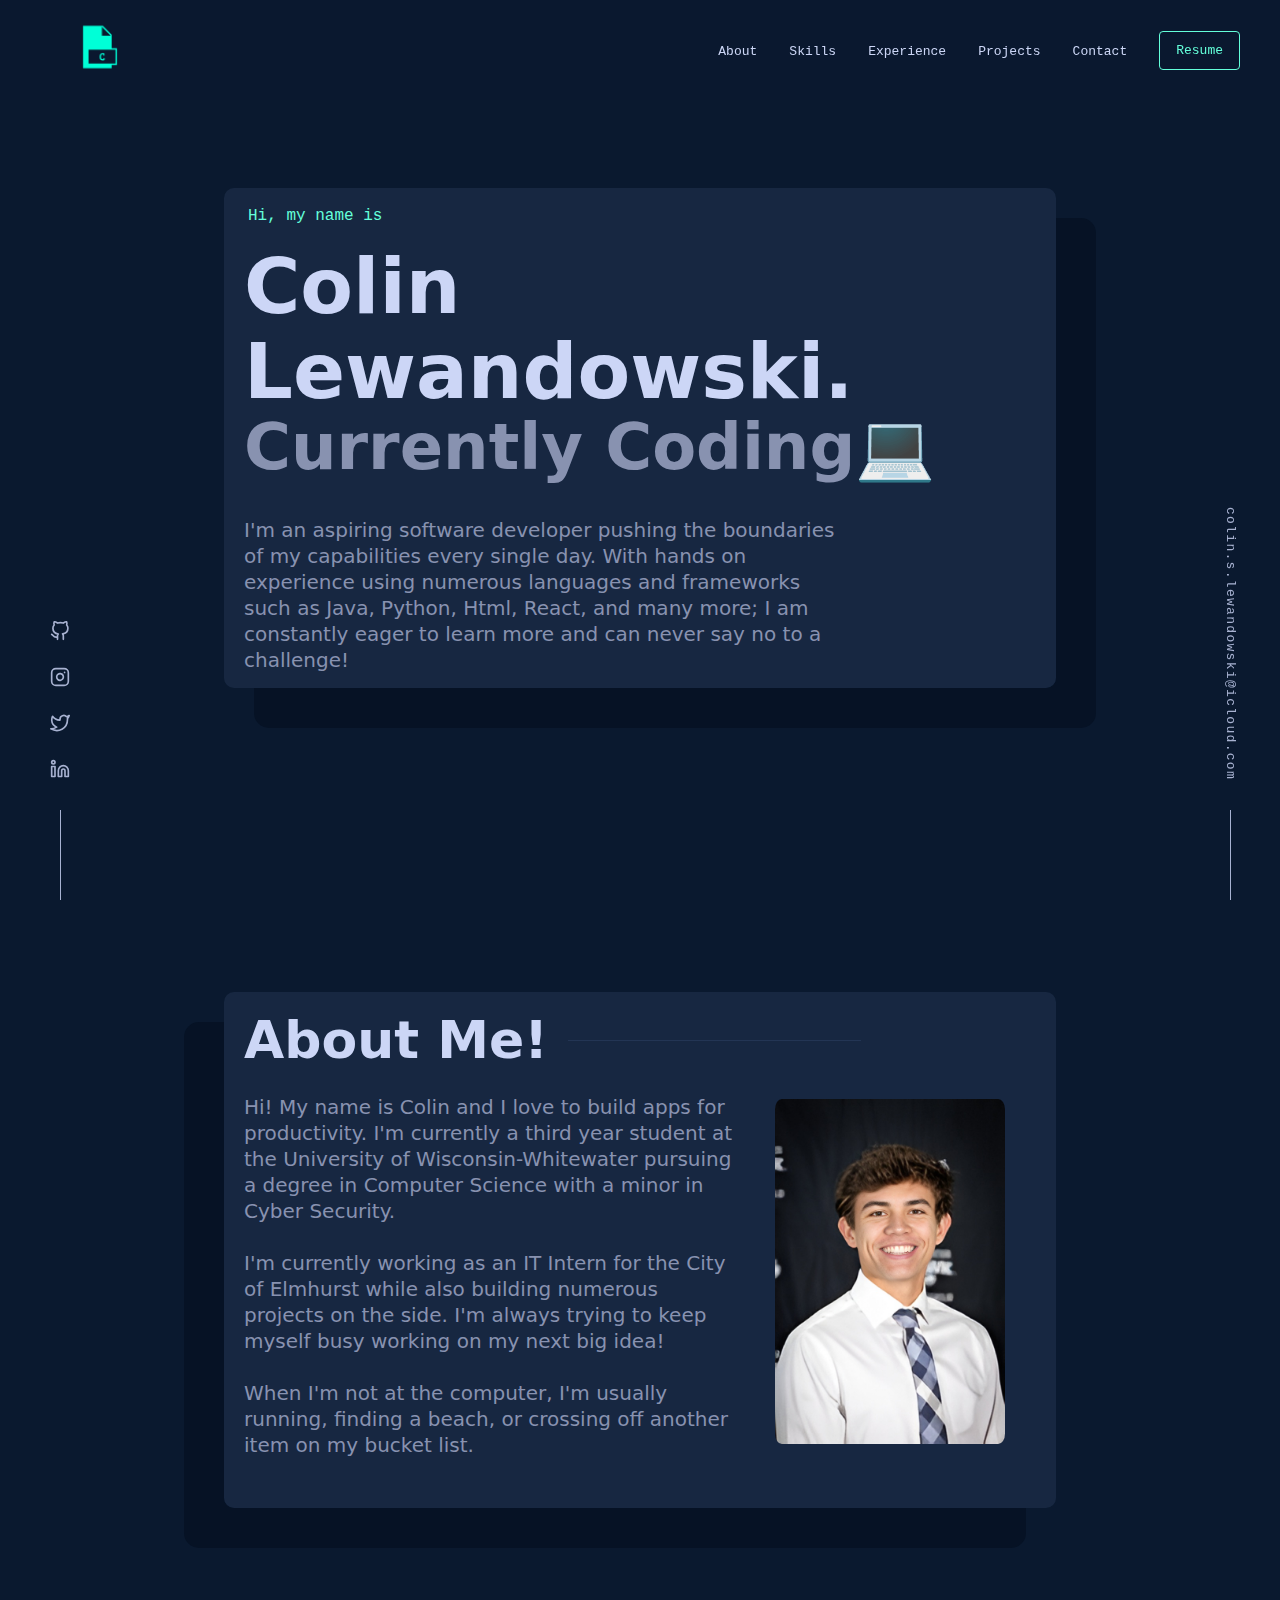
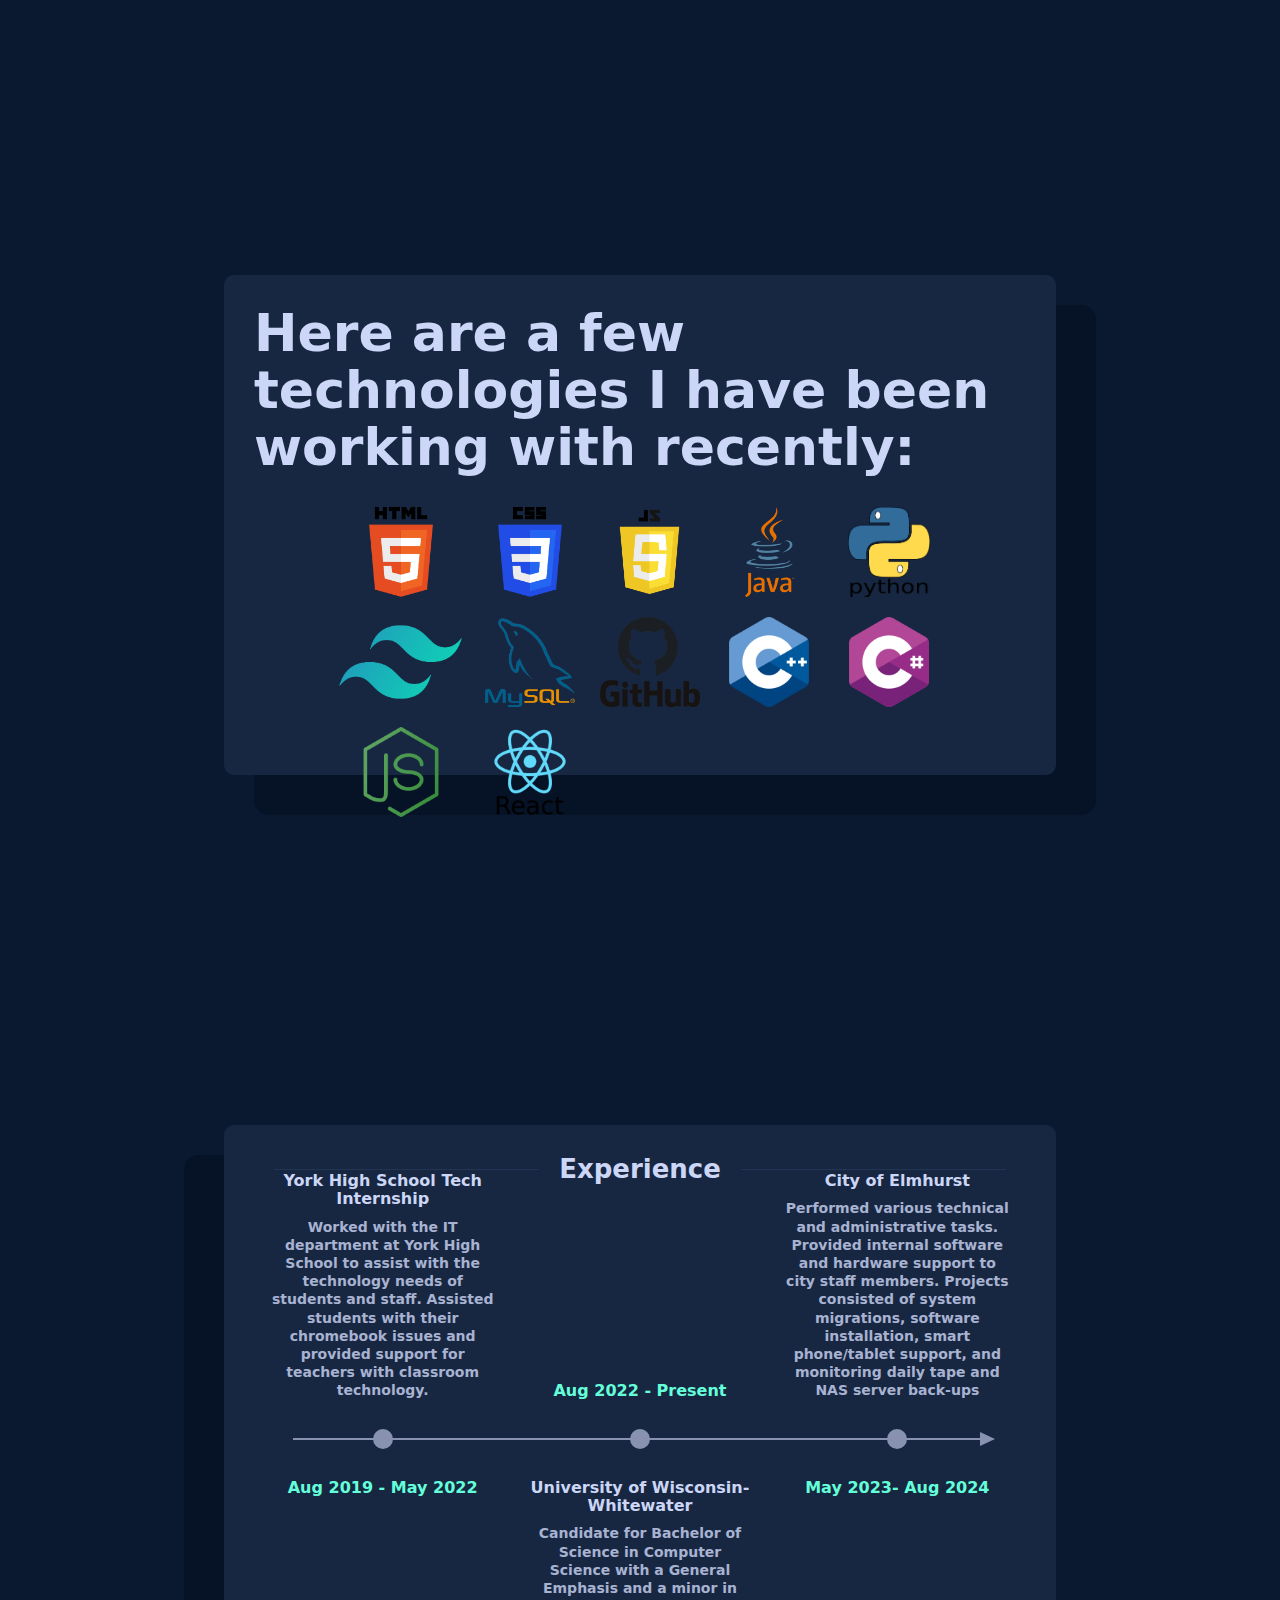
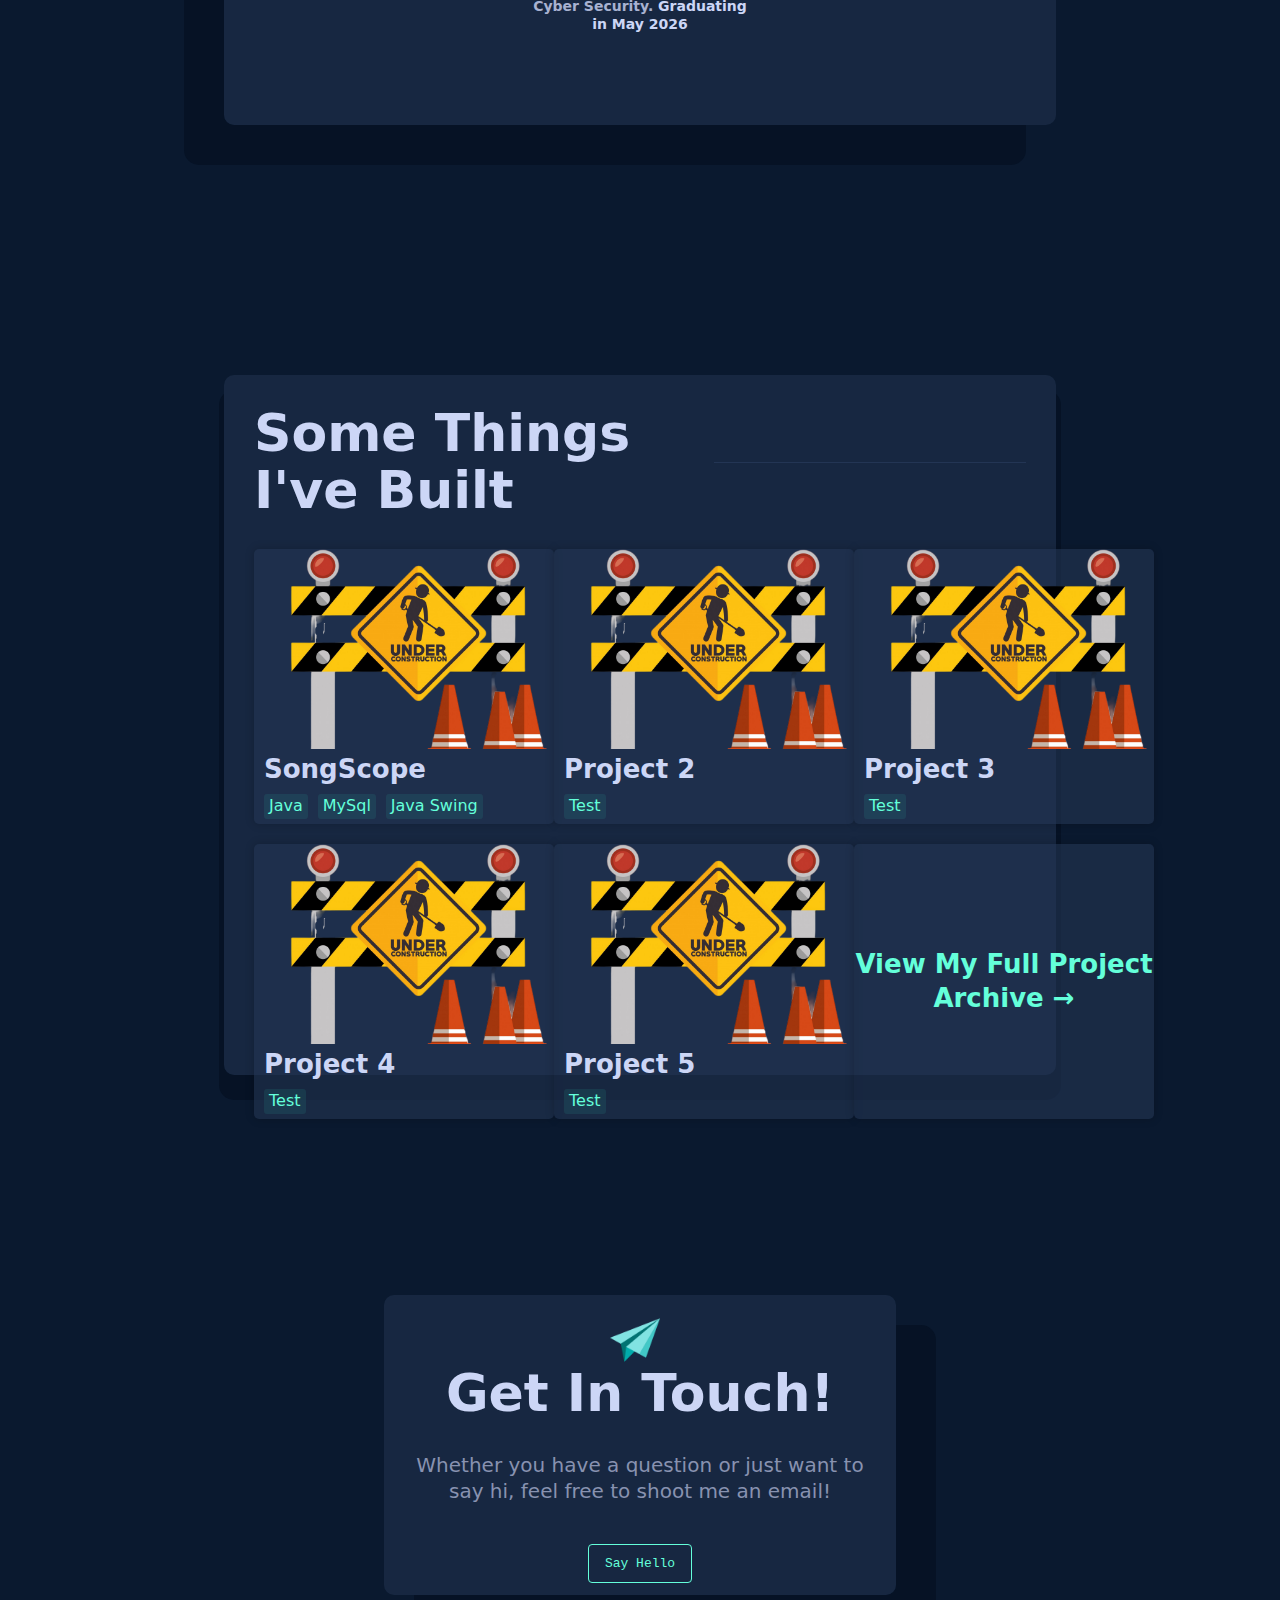
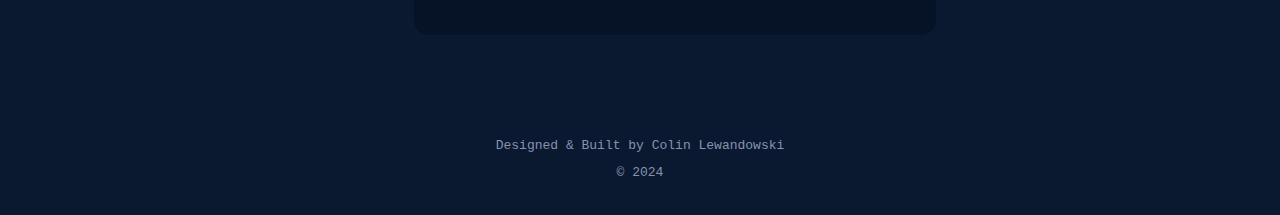
==== commit 5ae2402a: "Refactor about section layout and add York High School tech internship experience" ====
--- a/index.html
+++ b/index.html
@@ -167,13 +167,11 @@
               I'm currently a third year student at the University of
               Wisconsin-Whitewater pursuing a degree in Computer Science with a
               minor in Cyber Security.
-            </p>
-            <p>
+              <br><br>
               I'm currently working as an IT Intern for the City of Elmhurst
               while also building numerous projects on the side. I'm always
               trying to keep myself busy working on my next big idea!
-            </p>
-            <p>
+              <br><br>
               When I'm not at the computer, I'm usually running, finding a
               beach, or crossing off another item on my bucket list.
             </p>
@@ -258,6 +256,27 @@
           <div class="experience-page-body">
             <div class="timeline">
               <div class="timeline-items-container">
+                <div class="timeline-item">
+                  <h3 class="date">Aug 2019 - May 2022</h3>
+                  <div class="timeline-point"></div>
+                  <a
+                    href="https://sites.google.com/elmhurst205.org/yorkbusinessdepartment/internships/technology-services-internship"
+                    target="_blank"
+                    class="clickable-div"
+                  >
+                    <div class="timeline-content-box">
+                      <h3 class="job-title">
+                        York High School Tech Internship
+                      </h3>
+                      <p class="job-description">
+                        Worked with the IT department at York High School to
+                        assist with the technology needs of students and staff.
+                        Assisted students with their chromebook issues and 
+                        provided support for teachers with classroom technology.
+                      </p>
+                    </div>
+                  </a>
+                </div>
                 <div class="timeline-item">
                   <h3 class="date">Aug 2022 - Present</h3>
                   <div class="timeline-point"></div>
--- a/style.css
+++ b/style.css
@@ -335,9 +335,9 @@
 }
 
 .about-page-body {
-  display: grid;
-  grid-template-columns: 3fr 2fr;
-  grid-template-rows: minmax(100px, auto);
+  display: flex;
+/*   grid-template-columns: 3fr 2fr;
+  grid-template-rows: minmax(100px, auto); */
   height: 100%; /* Make the grid container take up the full height of its parent */
 }
 
@@ -345,6 +345,7 @@
   font-size: var(--fz-xl);
   font-family: var(--font-sans);
   margin-top: 15px;
+  max-width: 500px;
 }
 
 .about-page-image {
@@ -352,6 +353,8 @@
   max-width: 230px;
   height: auto;
   margin: auto;
+  margin-top: 0;
+  margin-top: 20px;
   grid-column: 2 / 3;
   grid-row: 1 / 4;
   border-radius: 3%;
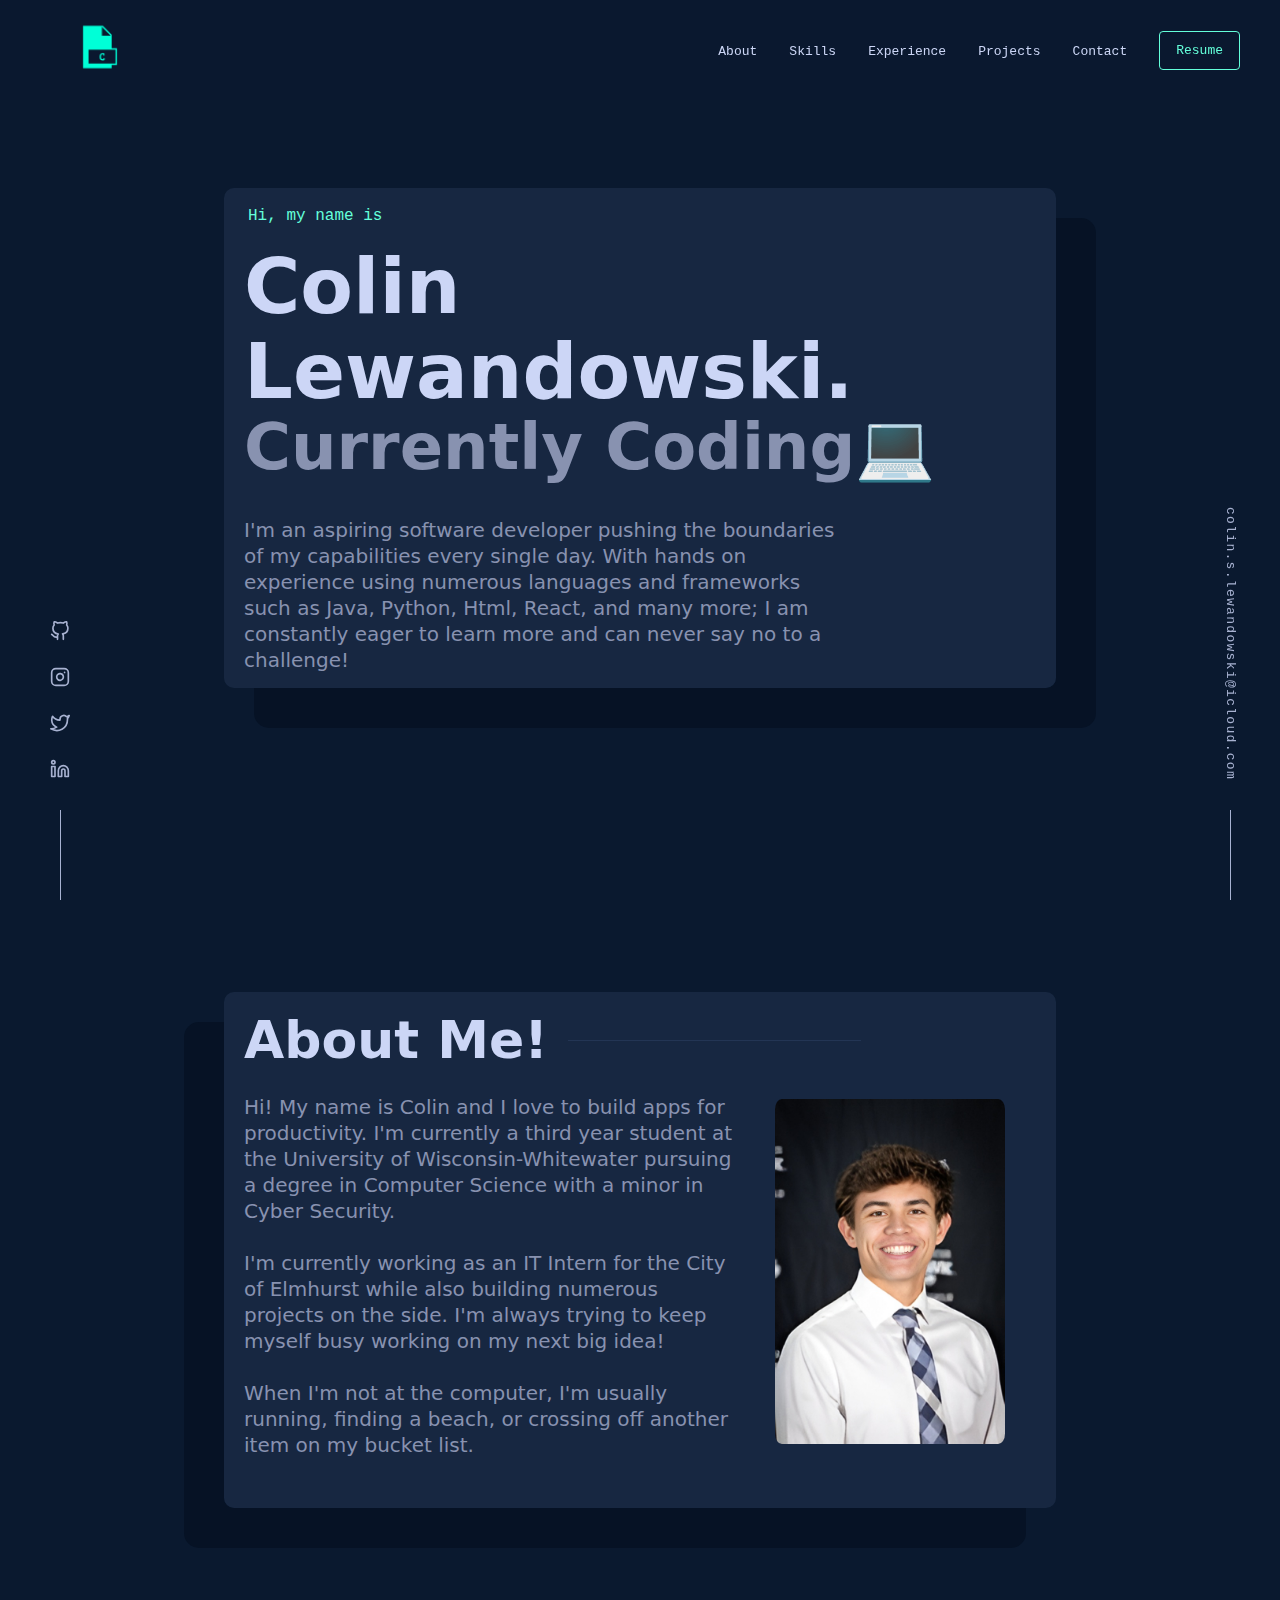
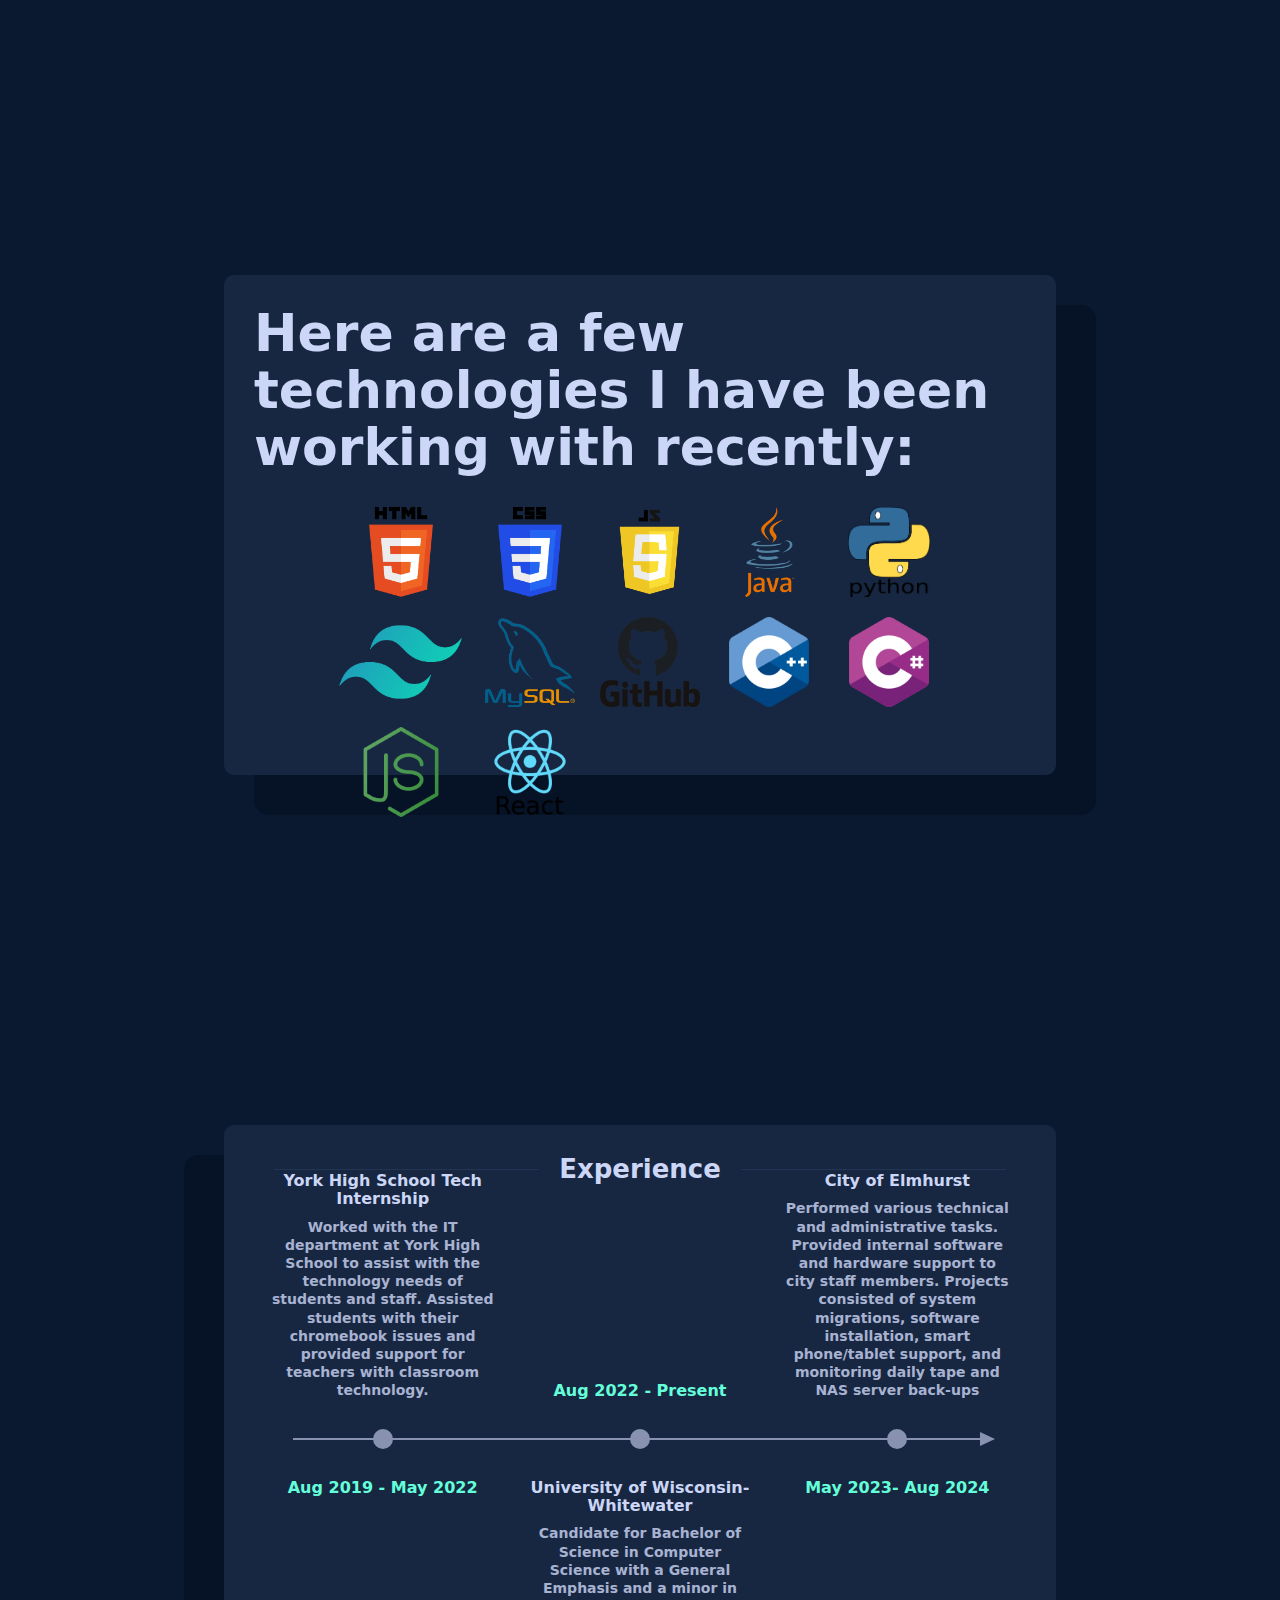
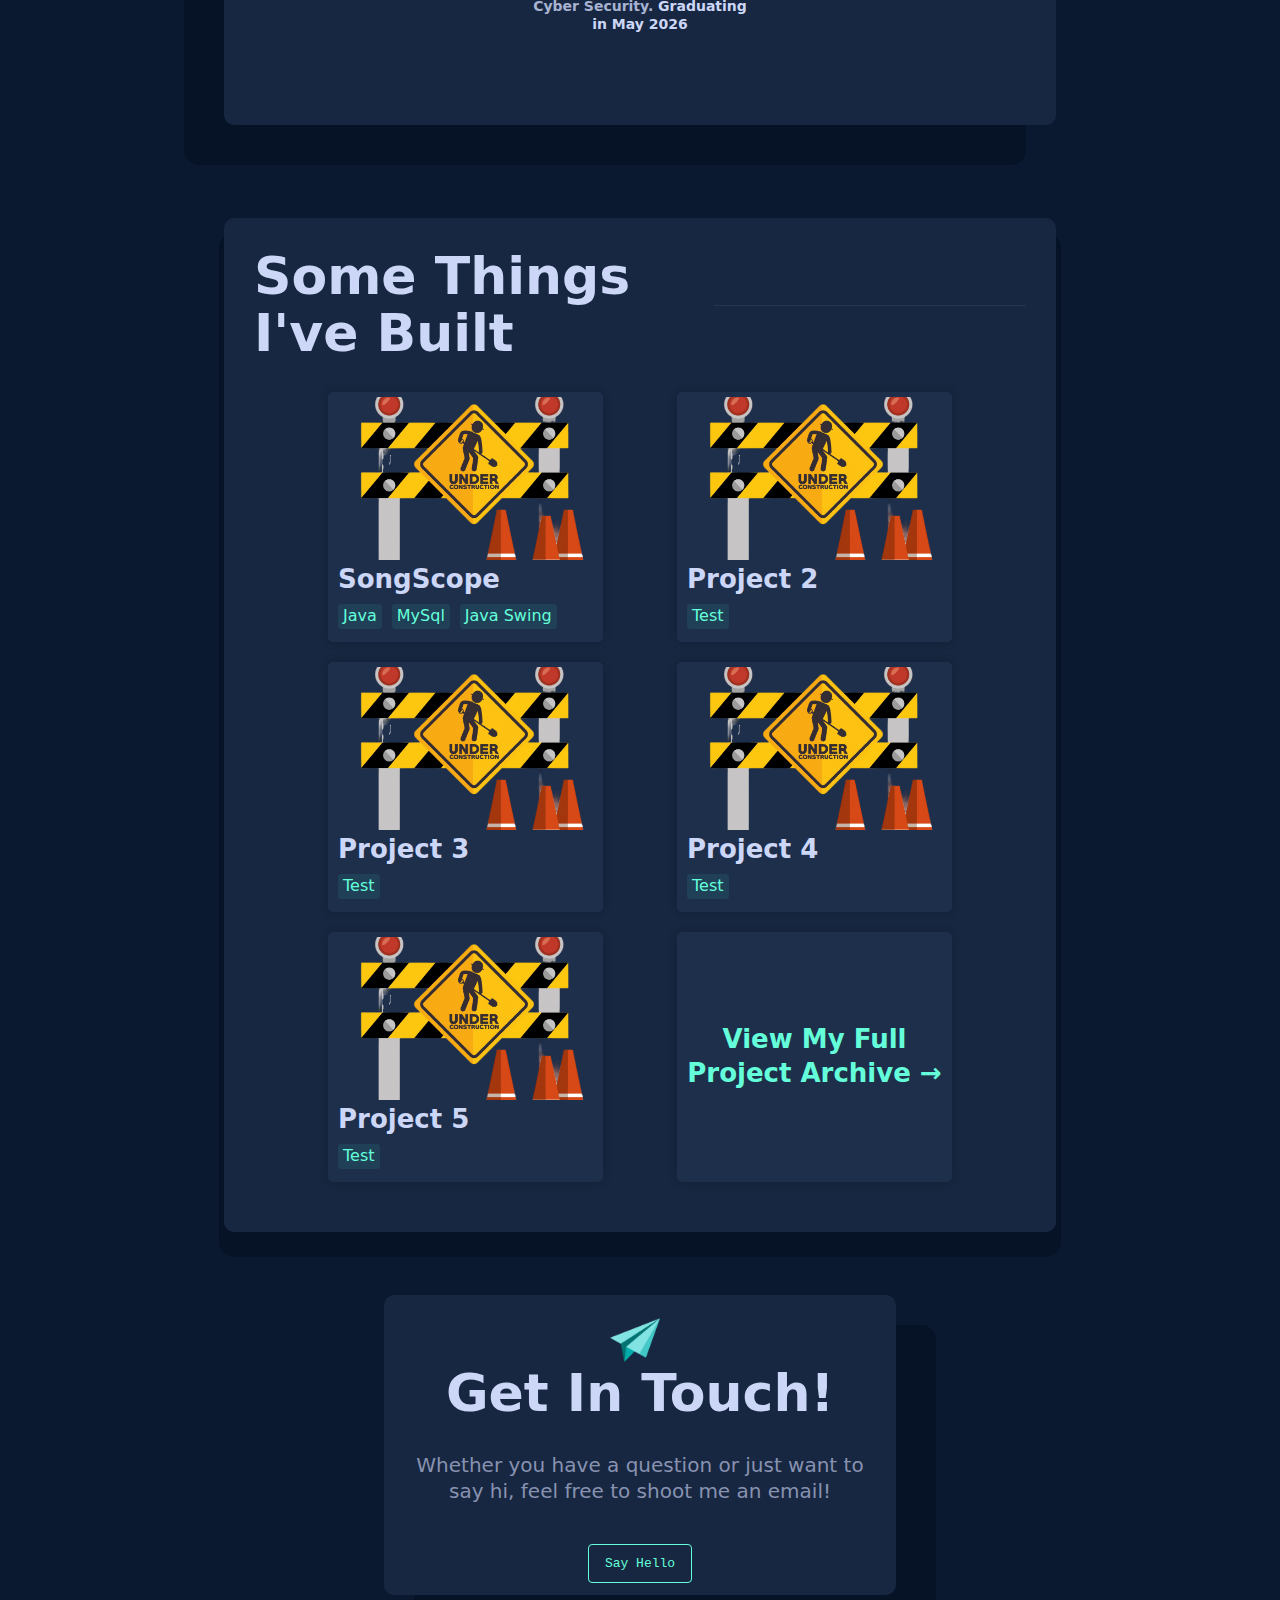
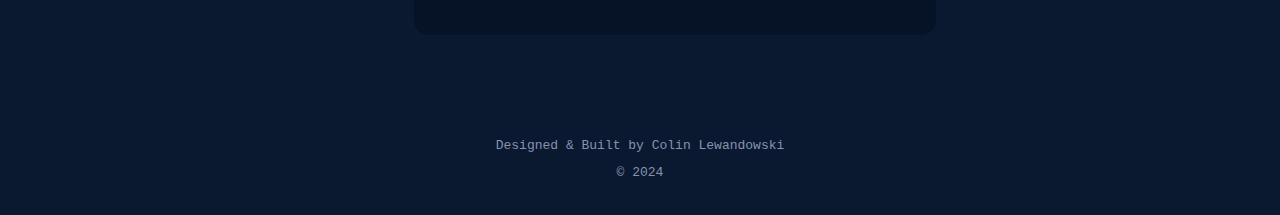
==== commit 1b148375: "Refactor layout and styles for about section" ====
--- a/index.html
+++ b/index.html
@@ -183,6 +183,7 @@
           </div>
         </div>
       </section>
+
       <section id="skills">
         <div class="skills-page-container">
           <div class="skills-page-title">
@@ -250,6 +251,7 @@
           </div>
         </div>
       </section>
+      
       <section id="experience">
         <div class="experience-page-container">
           <h1 class="experience-page-title">Experience</h1>
--- a/style.css
+++ b/style.css
@@ -81,18 +81,12 @@
 
 /* //////////////////////////// Navbar ////////////////////////////// */
 
-.logo {
-  /* transition: transform 0.3s ease, box-shadow 0.3s ease; */
-}
+
 
 .logo img {
   height: 120px;
   width: auto;
 }
-
-/* .logo:hover {
-    not sure how to implement this yet
-} */
 
 .navbar {
   display: flex;
@@ -336,9 +330,7 @@
 
 .about-page-body {
   display: flex;
-/*   grid-template-columns: 3fr 2fr;
-  grid-template-rows: minmax(100px, auto); */
-  height: 100%; /* Make the grid container take up the full height of its parent */
+  height: 100%; 
 }
 
 .about-page-body p {
@@ -598,6 +590,7 @@
   box-shadow: 0 20px 0px 5px rgba(2, 12, 27, 0.5);
   border-radius: 10px;
   flex-direction: column;
+  min-height: fit-content;
 }
 
 .projects-page-title {
@@ -618,20 +611,22 @@
 }
 
 .projects-page-body {
-  display: grid;
-  grid-template-columns: repeat(3, 1fr);
-  grid-template-rows: auto;
+  display: flex;
+  flex-direction: row;
+  flex-wrap: wrap;
+  justify-content: space-evenly;
   margin: 20px 0;
   width: 100%;
   height: 100%;
   justify-items: center;
   align-items: center;
   row-gap: 20px;
+  column-gap: auto;
 }
 
 .project {
-  height: 275px;
-  width: 300px;
+  height: 250px;
+  width: 275px;
   position: relative;
   background-color: rgba(35, 53, 84, 0.6);
   border-radius: 5px;
@@ -647,6 +642,7 @@
   opacity: 0;
   background: rgba(48, 48, 48, 0.9);
   transition: opacity 0.3s ease;
+  border-radius: 5px;
 }
 
 .project-cover:hover {
@@ -679,10 +675,11 @@
 }
 
 .project img {
-  width: 310px;
-  height: 200px;
+  width: 100%;
+  height: 65%;
   object-fit: cover;
   border-radius: 5px;
+  margin-top: 5px;
 }
 
 .project-title {
@@ -710,8 +707,8 @@
 }
 
 .archive {
-  height: 275px;
-  width: 300px;
+  height: 250px;
+  width: 275px;
   position: relative;
   overflow: hidden;
   background-color: rgba(35, 53, 84, 0.6);
--- a/mediaqueries.css
+++ b/mediaqueries.css
@@ -8,8 +8,18 @@
     min-height: fit-content;
   }
 
-  .about-page-container {
 
+  .about-page-container{
+    min-height: fit-content;
+  }
+
+  .about-page-body {
+    flex-direction: column;
+    height: auto;
+  }
+
+  .about-page-body p {
+    max-width: 100%;
   }
 
   
@@ -21,8 +31,7 @@
     }
   
     .projects-page-body {
-      display: none;
-      /* grid-template-columns: repeat(auto-fit, minmax(250px, 1fr));  */
+
     }
   }
   
@@ -63,14 +72,12 @@
     }
 
     .about-page-body {
-      display: block;
+      flex-direction: column;
     }
 
     .about-page-body img {
       margin-top: 20px;
       height: auto;
-      max-width: 150px;
-      width: 40%;
     }
 
 
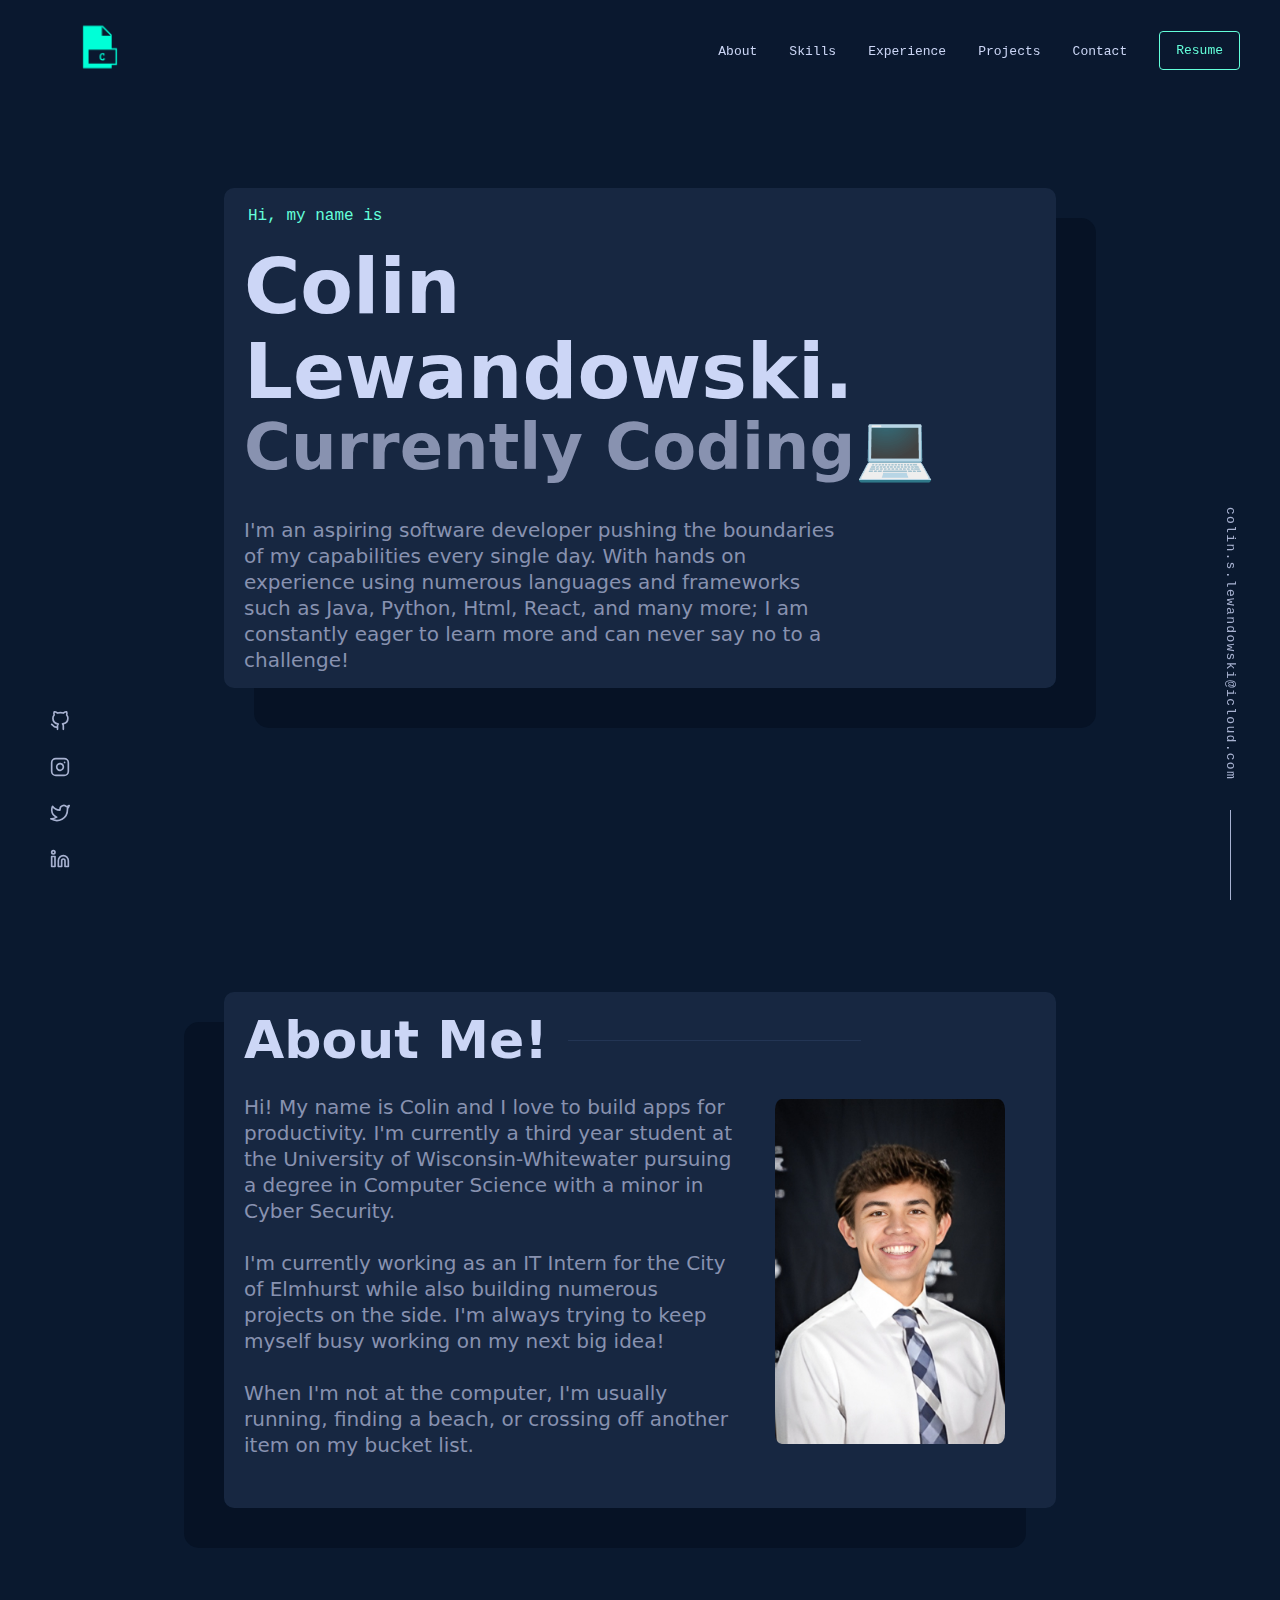
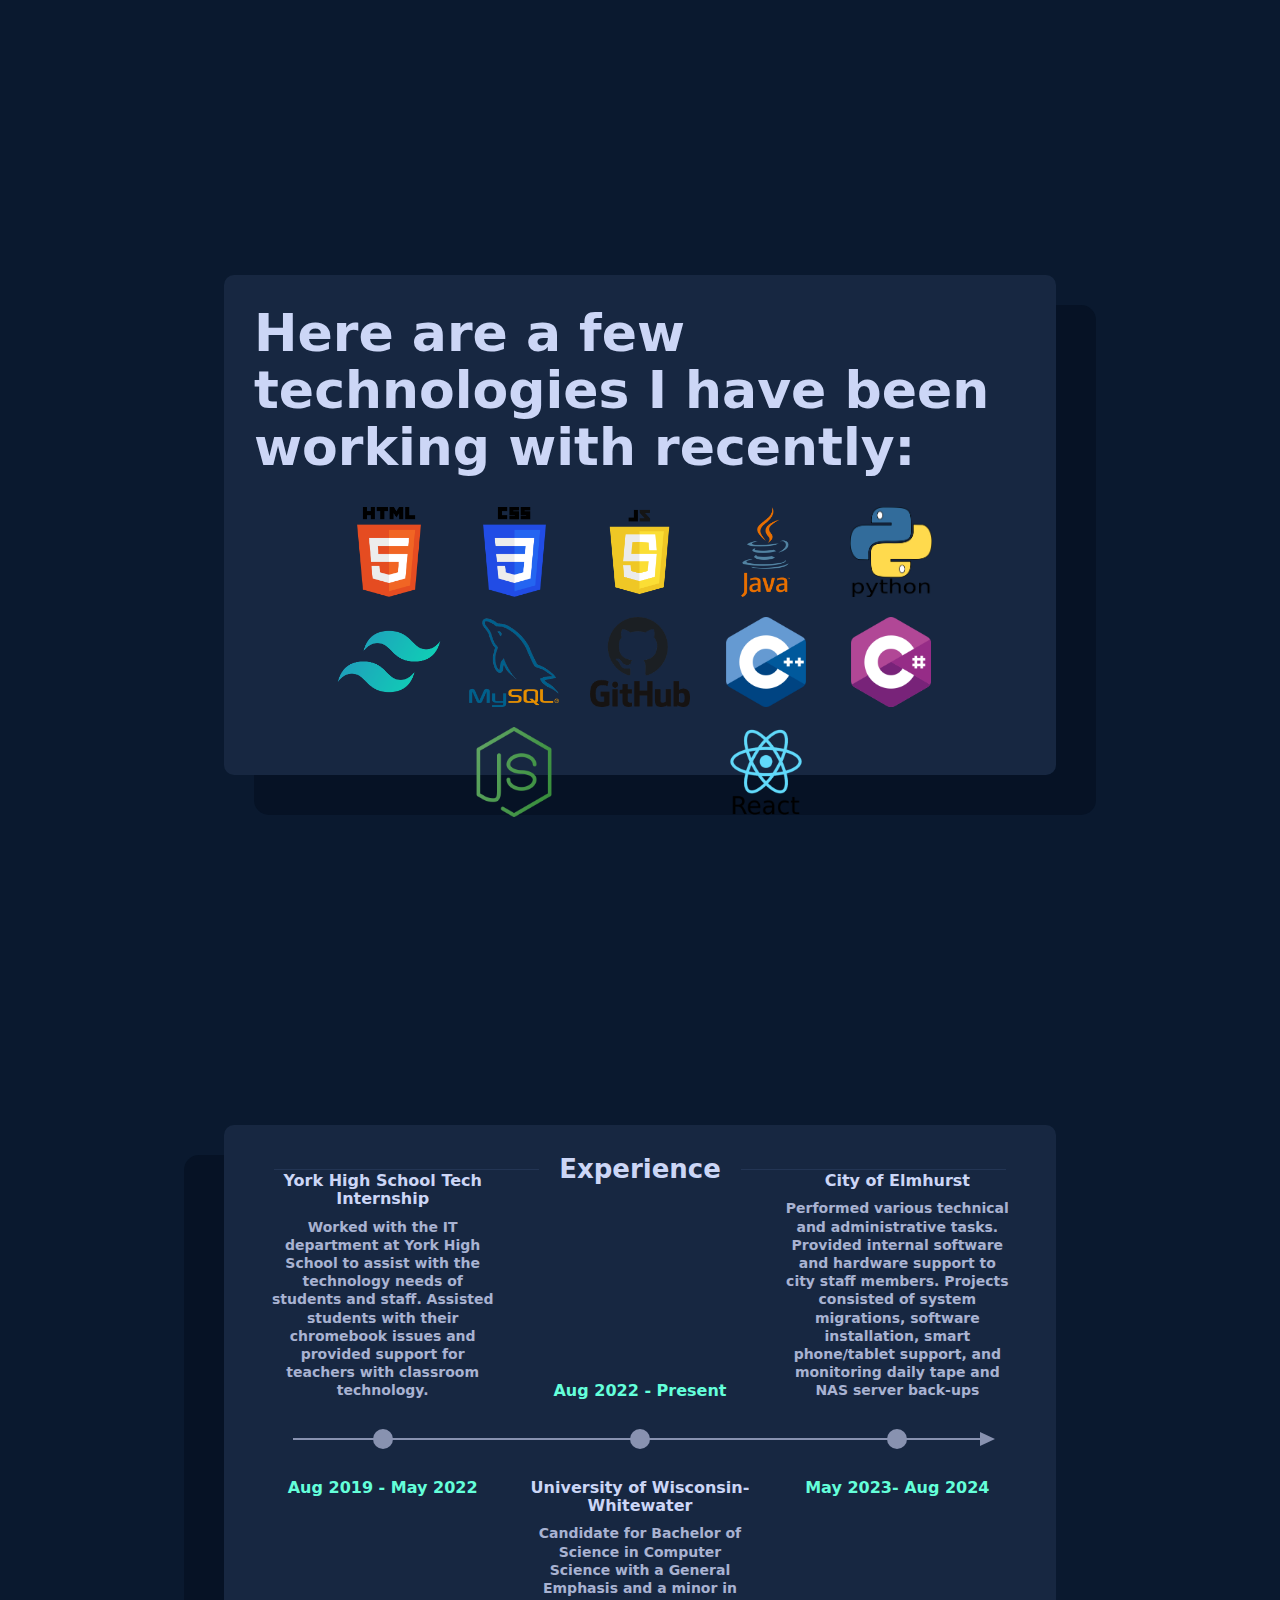
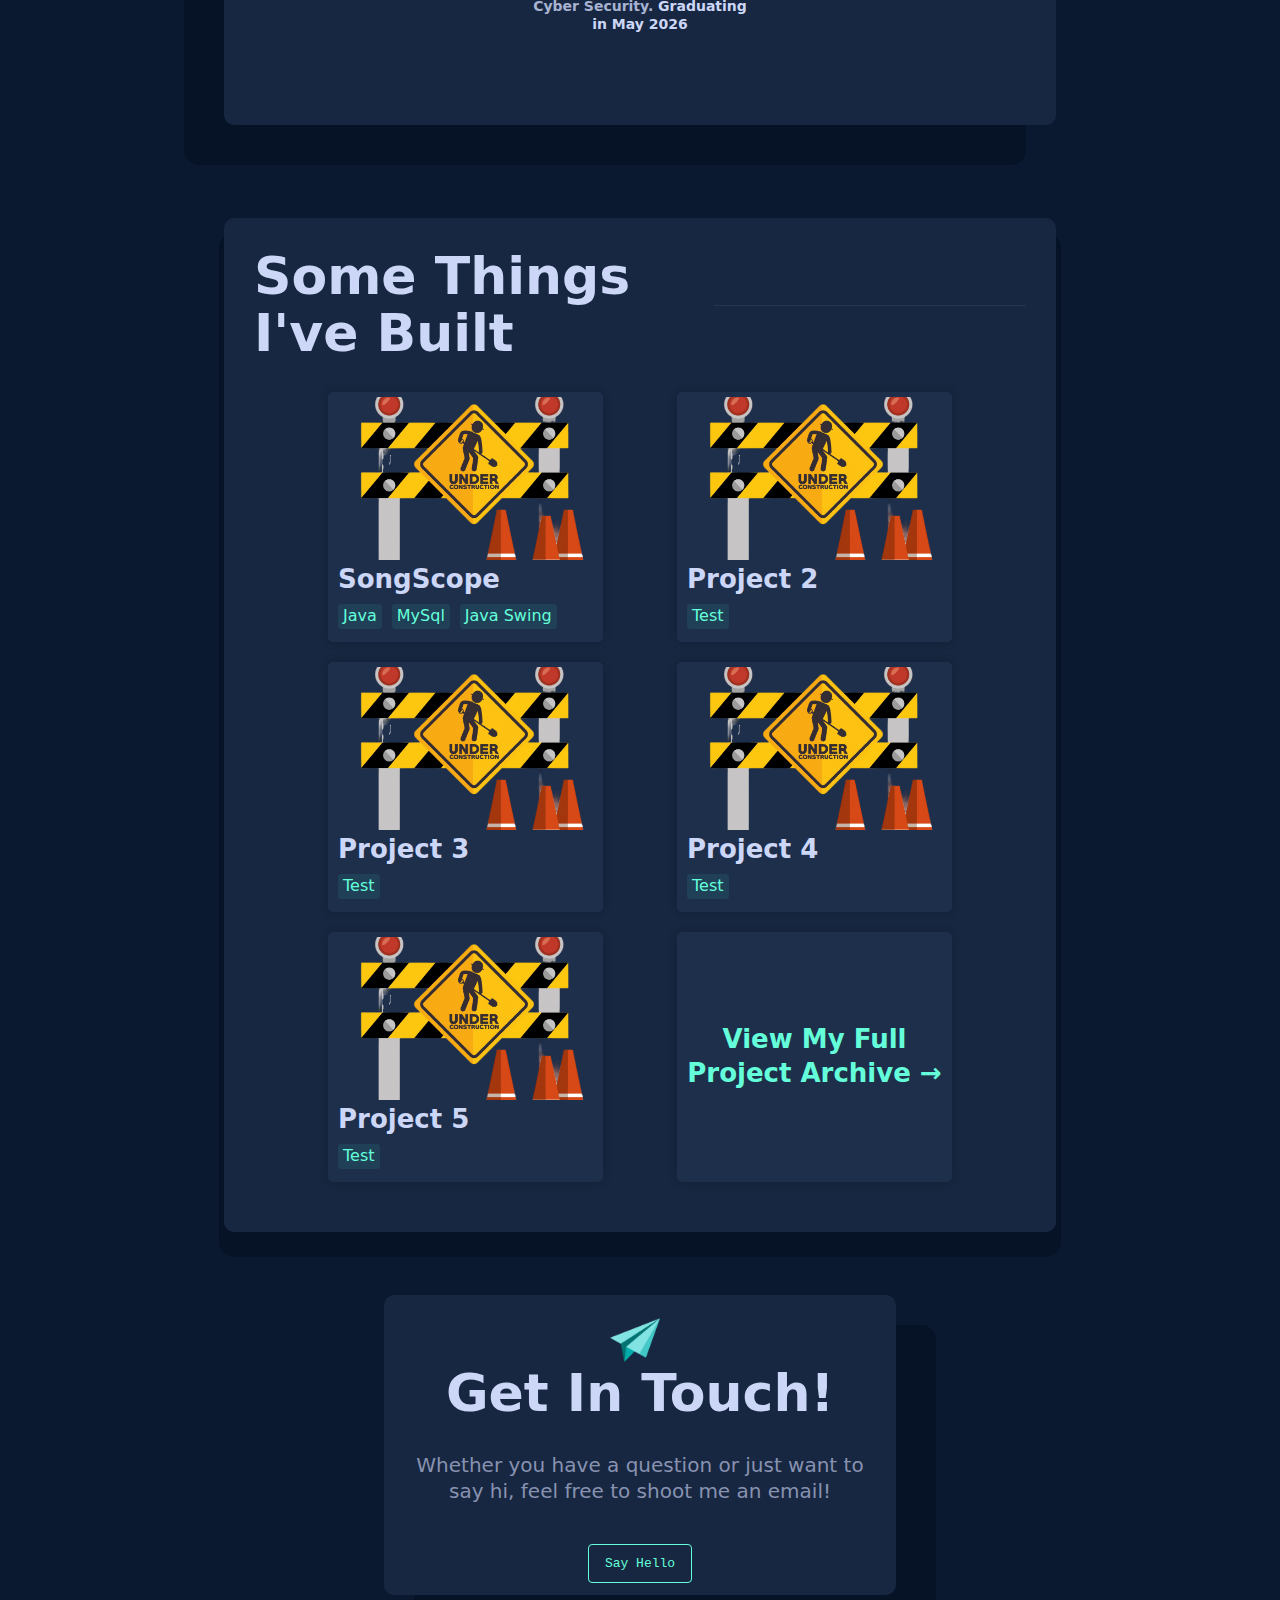
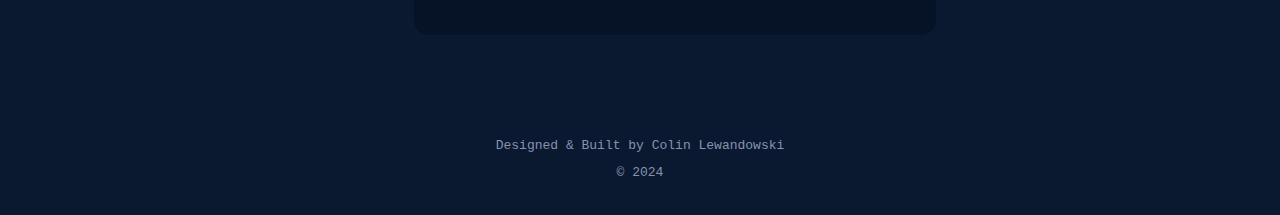
==== commit b9415a1e: "Enhance layout and styles for skills and experience sections; add spacers and improve image handling" ====
--- a/index.html
+++ b/index.html
@@ -238,11 +238,13 @@
               alt="c sharp logo"
               class="software-icons"
             />
+            <div class="spacer"></div>
             <img
               src="img/nodejs-logo.png"
               alt="node js logo"
               class="software-icons"
             />
+            <div class="spacer"></div>
             <img
               src="img/react-logo.png"
               alt="react logo"
@@ -251,7 +253,7 @@
           </div>
         </div>
       </section>
-      
+
       <section id="experience">
         <div class="experience-page-container">
           <h1 class="experience-page-title">Experience</h1>
--- a/style.css
+++ b/style.css
@@ -188,7 +188,7 @@
   color: var(--cyan);
 }
 
-.socials-side-panel::after {
+socials-side-panel::after {
   content: "";
   width: 1px;
   height: 90px;
@@ -370,6 +370,7 @@
   box-shadow: 35px 35px 0px 5px rgba(2, 12, 27, 0.5);
   border-radius: 10px;
   flex-direction: column;
+  transition: width 0.3s ease, height 0.3s ease, box-shadow 0.3s ease;
 }
 
 .skills-page-title {
@@ -387,11 +388,14 @@
   justify-items: center;
   align-items: center;
   row-gap: 20px;
+  column-gap: 10px;
 }
 
 .skills-software-icons-container img {
   width: auto;
-  height: 90px;
+  max-width: 100%;
+  height: auto;
+  max-height: 90px;
   margin: 0 auto;
 }
 
--- a/mediaqueries.css
+++ b/mediaqueries.css
@@ -24,11 +24,8 @@
 
   
   .skills-software-icons-container img {
-      width: 100%; /* Make the image take up 100% of its parent container's width */
-      height: auto; /* Maintain the aspect ratio */
-      max-width: 100%; /* Ensure the image does not exceed its original size */
-      display: block; /* Remove any extra space below the image */
-    }
+    max-height: 80px;
+  }
   
     .projects-page-body {
 
@@ -69,6 +66,7 @@
 
     .about-page-container {
       width: 85%;
+      box-shadow: -20px 20px 0px 5px rgba(2, 12, 27, 0.5);
     }
 
     .about-page-body {
@@ -80,7 +78,14 @@
       height: auto;
     }
 
+    .skills-page-container {
+      width: 85%;
+      box-shadow: 20px 20px 0px 5px rgba(2, 12, 27, 0.5);
+    }
 
+    .skills-software-icons-container img {
+      max-height: 70px;
+    }
 
   
     img {
@@ -98,11 +103,6 @@
   
 
 
-
-
-
-
-
   /* For mobile devices */
   @media (max-width: 480px) {
   
@@ -118,27 +118,29 @@
       
     }
 
-    .about-page-body img {
-      
+    .skills-page-container {
+      width: 95%;
+      box-shadow: 0px 0px 0px 1px rgba(2, 12, 27, 0.5);
+      min-height: fit-content;
     }
 
+    .skills-software-icons-container img {
+      max-height: 60px;
+    }
+    
+    .skills-software-icons-container {
+      grid-template-columns: repeat(3, 1fr);
+    }
 
-
-
-
-
+    .spacer {
+      display: none;
+    }
 
   
-    img {
-      width: 100%; /* Make the image take up 100% of its parent container's width */
-      height: auto; /* Maintain the aspect ratio */
-      max-width: 100%; /* Ensure the image does not exceed its original size */
-      display: block; /* Remove any extra space below the image */
-    }
+
   
     .projects-page-body {
       display: none;
       /* grid-template-columns: repeat(auto-fit, minmax(150px, 1fr)); */
     }
-  }
-  +  }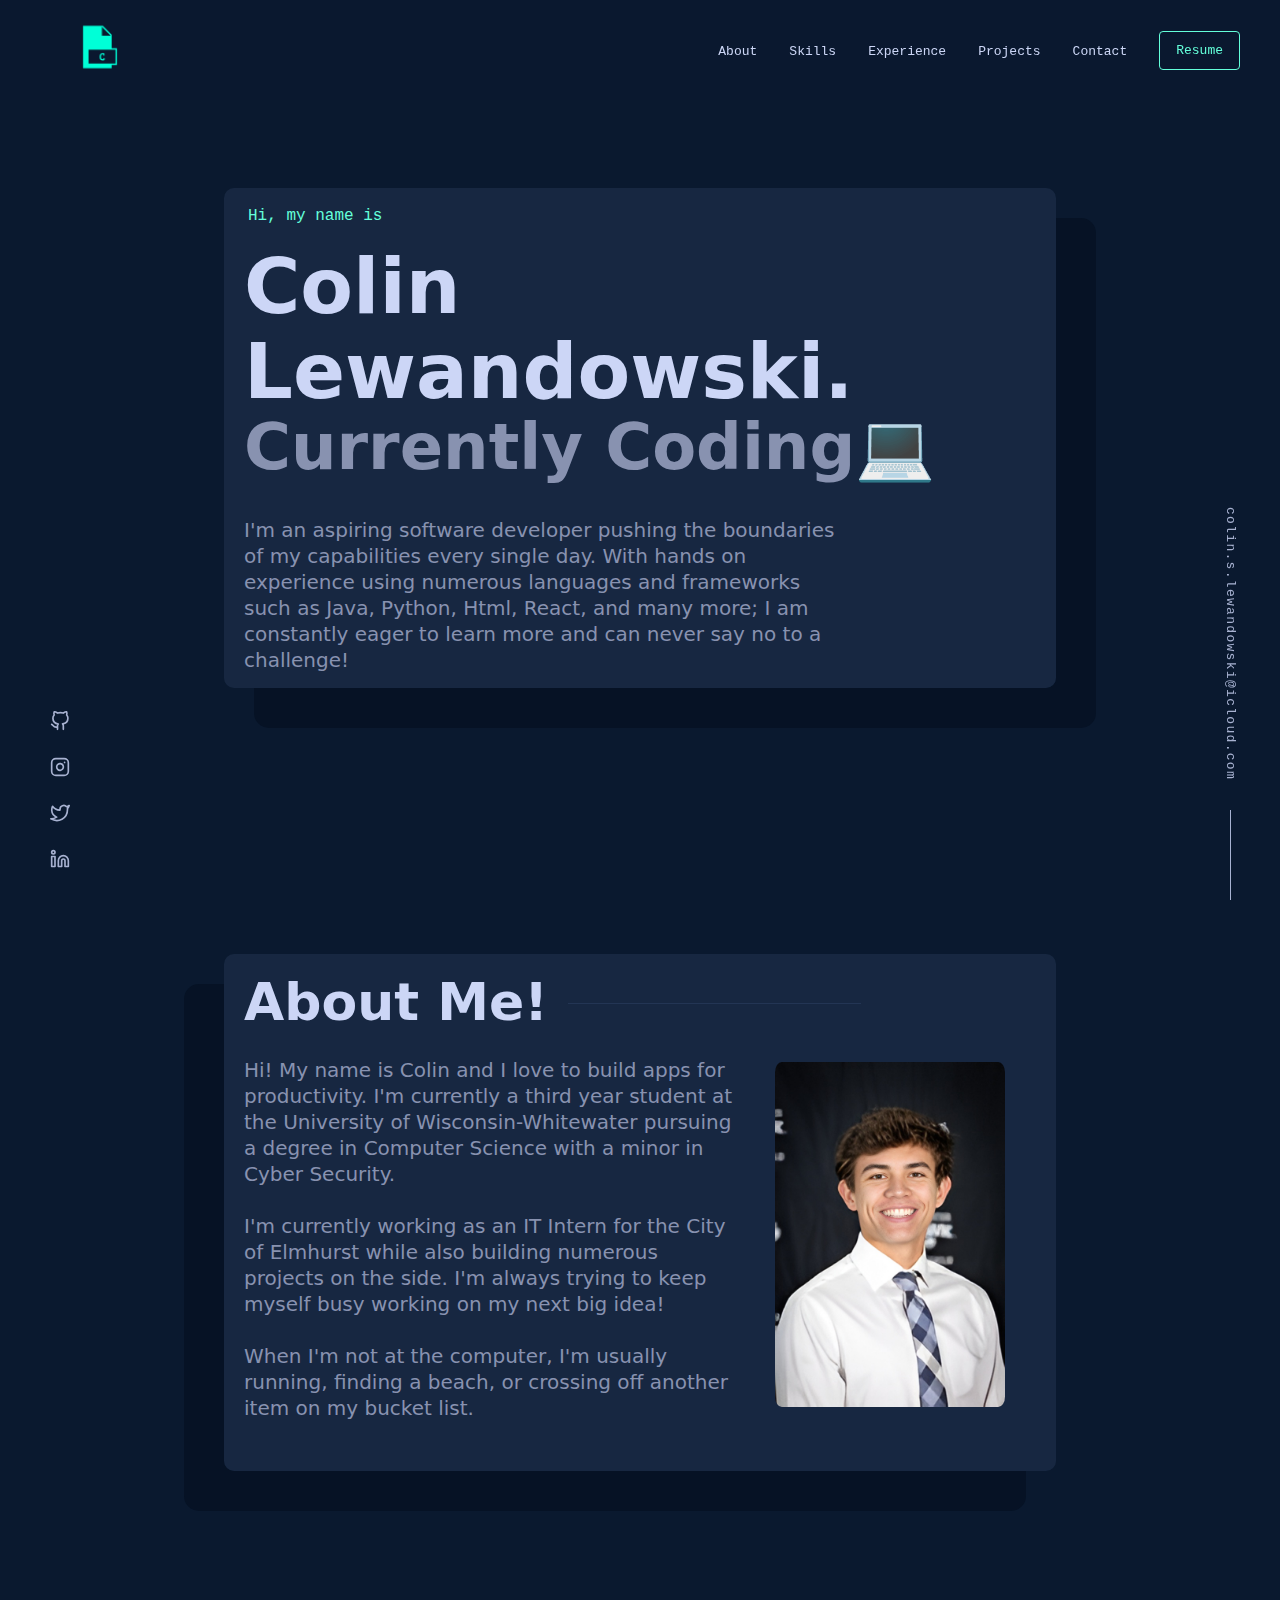
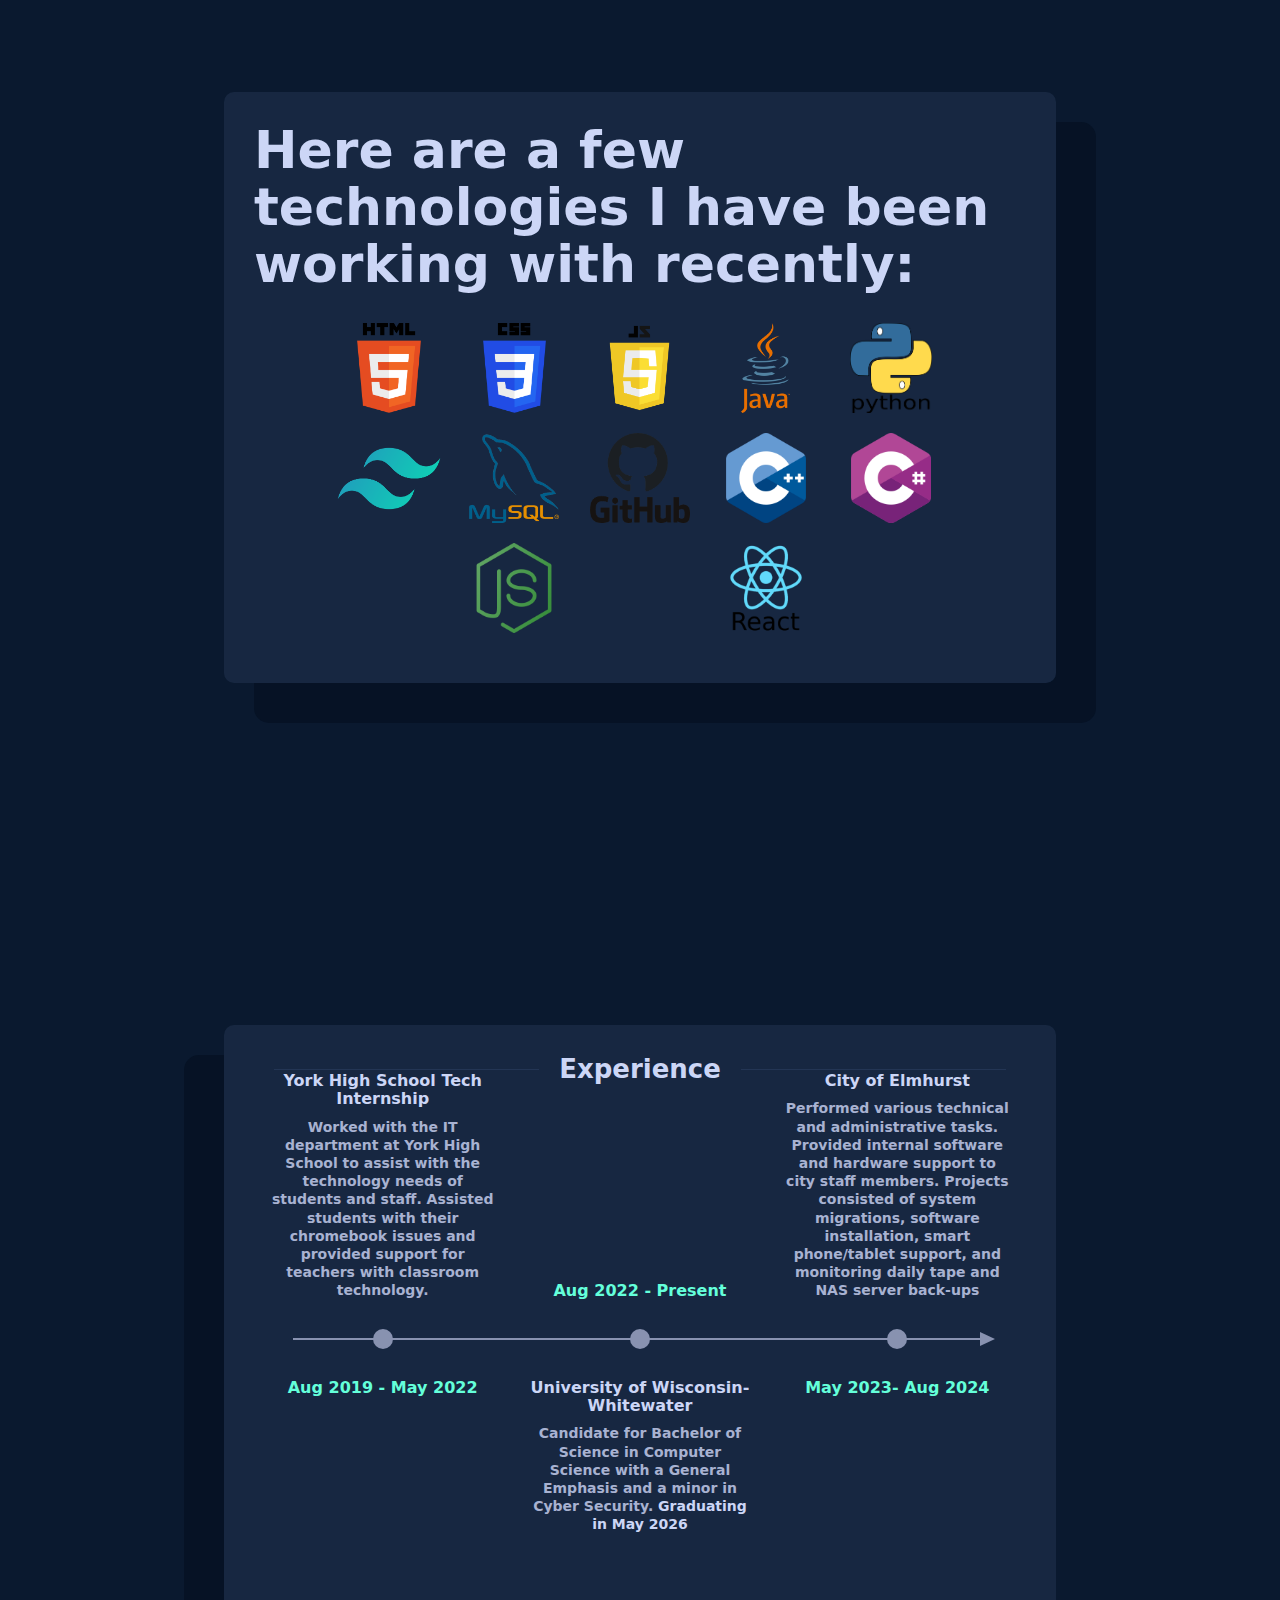
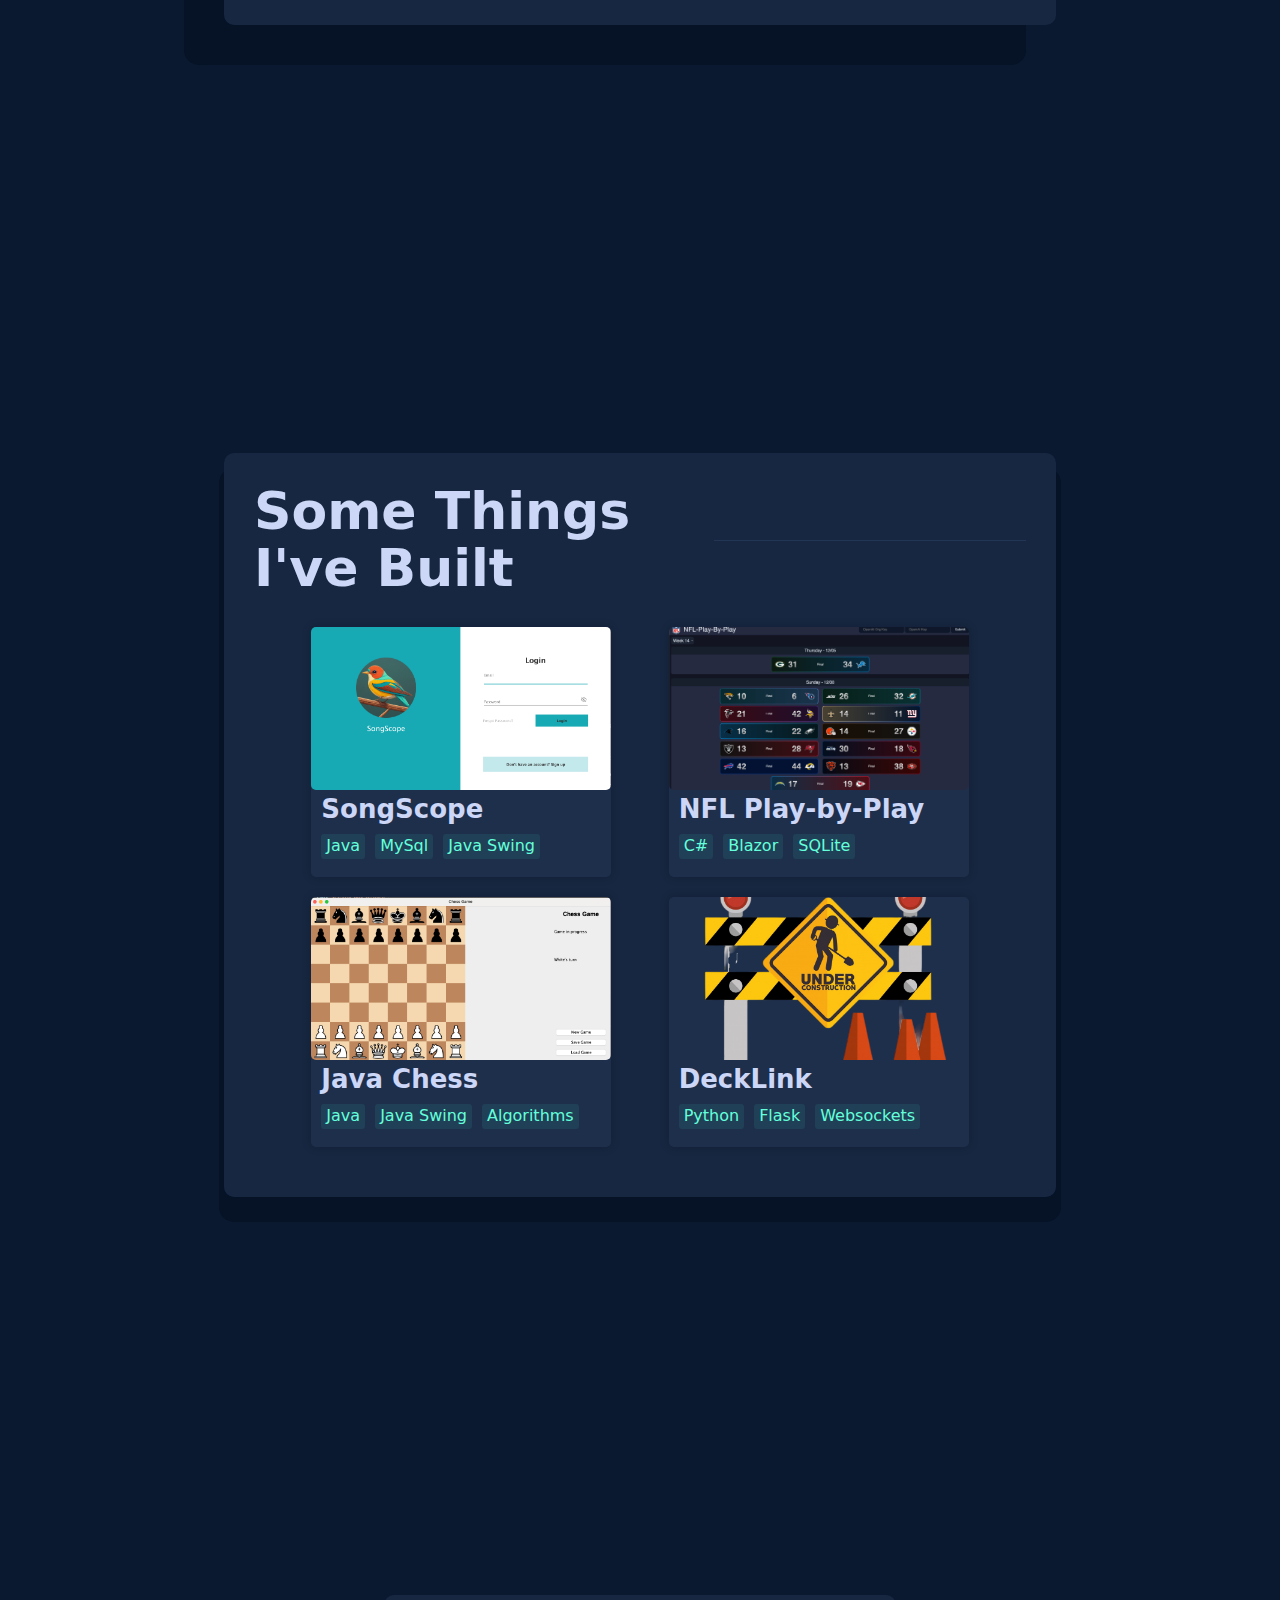
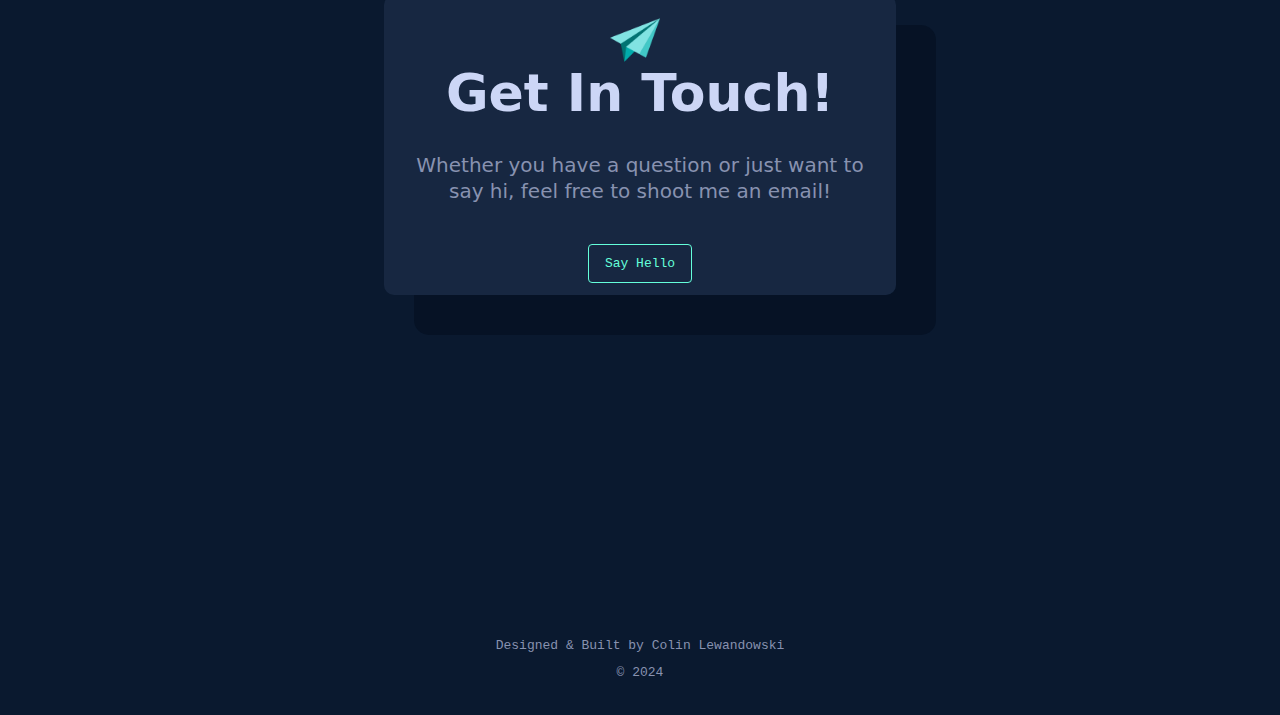
==== commit 5721ce83: "Add new project images, implement hamburger menu functionality, and remove archive page" ====
--- a/index.html
+++ b/index.html
@@ -25,6 +25,24 @@
         <a class="resume-button" href="img/resume.pdf" target="_blank">Resume</a>
       </div>
       
+      <!-- Hamburger Menu -->
+      <div class="hamburger-menu">
+        <div class="bar1"></div>
+        <div class="bar2"></div>
+        <div class="bar3"></div>
+      </div>
+    </div>
+
+    <!-- Mobile Menu -->
+    <div class="mobile-menu">
+      <ul>
+        <li><a href="#about">About</a></li>
+        <li><a href="#skills">Skills</a></li>
+        <li><a href="#experience">Experience</a></li>
+        <li><a href="#projects">Projects</a></li>
+        <li><a href="#contact">Contact</a></li>
+        <li><a href="img/resume.pdf" target="_blank" class="mobile-resume">Resume</a></li>
+      </ul>
     </div>
 
     <!-- Socials Side Panel -->
@@ -347,7 +365,7 @@
                 >
               </div>
               <img
-                src="img/project1.png"
+                src="img/SongScope.png"
                 alt="SongScope"
                 class="project-image"
               />
@@ -362,55 +380,59 @@
             </div>
             <div class="project">
               <div class="project-cover">
-                <p class="project-description">Testing</p>
+                <p class="project-description">A C# Blazor Web App made for a Software Engineering capstone course. The program uses the ESPN API along with the OpenAI API to process NFL play-by-play data and speak it out loud to the user in an interactive way.</p>
                 <a
                   class="project-github-link"
                   target="_blank"
-                  href="https://github.com/wilman2019/SongScope/tree/main"
+                  href="https://github.com/Brogs360/NFL-Play-by-Play"
                   >Check it out on GitHub!</a
                 >
               </div>
               <img
-                src="img/project1.png"
-                alt="Project 2"
+                src="img/NFL-Play-By-Play.png"
+                alt="NFL Play-by-Play"
                 class="project-image"
               />
-              <h3 class="project-title">Project 2</h3>
+              <h3 class="project-title">NFL Play-by-Play</h3>
               <div class="technologies">
                 <ul>
-                  <li>Test</li>
+                  <li>C#</li>
+                  <li>Blazor</li>
+                  <li>SQLite</li>
                 </ul>
               </div>
             </div>
             <div class="project">
               <div class="project-cover">
-                <p class="project-description">Testing</p>
+                <p class="project-description">A mock chess game built using java swing for a class final project. It features a clean MVC architecture with a board display, move tracking, save/load game functionality, and game state indicators.</p>
                 <a
                   class="project-github-link"
                   target="_blank"
-                  href="https://github.com/wilman2019/SongScope/tree/main"
+                  href="https://github.com/CLewi1/JavaChess"
                   >Check it out on GitHub!</a
                 >
               </div>
               <img
-                src="img/project1.png"
-                alt="Project 3"
+                src="img/JavaChess.png"
+                alt="Java Chess"
                 class="project-image"
               />
-              <h3 class="project-title">Project 3</h3>
+              <h3 class="project-title">Java Chess</h3>
               <div class="technologies">
                 <ul>
-                  <li>Test</li>
+                  <li>Java</li>
+                  <li>Java Swing</li>
+                  <li>Algorithms</li>
                 </ul>
               </div>
             </div>
             <div class="project">
               <div class="project-cover">
-                <p class="project-description">Testing</p>
+                <p class="project-description">Currently Building</p>
                 <a
                   class="project-github-link"
                   target="_blank"
-                  href="https://github.com/wilman2019/SongScope/tree/main"
+                  href="https://github.com/CLewi1/CS460-Project"
                   >Check it out on GitHub!</a
                 >
               </div>
@@ -419,39 +441,14 @@
                 alt="Project 4"
                 class="project-image"
               />
-              <h3 class="project-title">Project 4</h3>
+              <h3 class="project-title">DeckLink</h3>
               <div class="technologies">
                 <ul>
-                  <li>Test</li>
+                  <li>Python</li>
+                  <li>Flask</li>
+                  <li>Websockets</li>
                 </ul>
               </div>
-            </div>
-            <div class="project">
-              <div class="project-cover">
-                <p class="project-description">Testing</p>
-                <a
-                  class="project-github-link"
-                  target="_blank"
-                  href="https://github.com/wilman2019/SongScope/tree/main"
-                  >Check it out on GitHub!</a
-                >
-              </div>
-              <img
-                src="img/project1.png"
-                alt="Project 5"
-                class="project-image"
-              />
-              <h3 class="project-title">Project 5</h3>
-              <div class="technologies">
-                <ul>
-                  <li>Test</li>
-                </ul>
-              </div>
-            </div>
-            <div class="archive">
-              <a href="/archive.html" class="archive-link"
-                >View My Full Project Archive &rarr;</a
-              >
             </div>
           </div>
         </div>
@@ -480,5 +477,6 @@
         <p>&copy; 2024</p>
       </a>
     </footer>
+    <script src="script.js"></script>
   </body>
 </html>
--- a/style.css
+++ b/style.css
@@ -56,6 +56,7 @@
   flex-direction: column;
   align-items: center;
   justify-content: center;
+  margin-bottom: 200px; /* Add consistent spacing between sections */
 }
 
 svg {
@@ -243,7 +244,7 @@
 
 #hero {
   height: 75vh;
-  margin-top: 100px;
+  margin: 100px 0;
 }
 
 .hero-page-container {
@@ -292,9 +293,10 @@
 /* //////////////////////////// About Page ////////////////////////////// */
 
 #about {
-  padding: 150px 0 100px 0;
-  display: flex;
-  align-items: center;
+  margin: 100px 0;
+  display: flex;
+  align-items: center;
+  height: 75vh;
 }
 
 .about-page-container {
@@ -355,9 +357,10 @@
 /* //////////////////////////// Skills Page ////////////////////////////// */
 
 #skills {
-  padding: 150px 0;
-  display: flex;
-  align-items: center;
+  margin: 100px 0;
+  display: flex;
+  align-items: center;
+  height: 75vh;
 }
 
 .skills-page-container {
@@ -371,6 +374,7 @@
   border-radius: 10px;
   flex-direction: column;
   transition: width 0.3s ease, height 0.3s ease, box-shadow 0.3s ease;
+  min-height: fit-content;
 }
 
 .skills-page-title {
@@ -402,7 +406,7 @@
 /* //////////////////////////// Experience Page ////////////////////////////// */
 
 #experience {
-  padding: 150px 0;
+  margin: 150px 0;
   display: flex;
   align-items: center;
 }
@@ -417,6 +421,7 @@
   box-shadow: -35px 35px 0px 5px rgba(2, 12, 27, 0.5);
   border-radius: 10px;
   flex-direction: column;
+  transition: width 0.3s ease, height 0.3s ease, box-shadow 0.3s ease;
 }
 
 .experience-page-title {
@@ -579,7 +584,7 @@
 /* //////////////////////////// Projects Page ////////////////////////////// */
 
 #projects {
-  padding: 150px 0;
+  margin: 200px 0;
   display: flex;
   align-items: center;
 }
@@ -595,6 +600,7 @@
   border-radius: 10px;
   flex-direction: column;
   min-height: fit-content;
+  transition: width 0.3s ease, height 0.3s ease, box-shadow 0.3s ease;
 }
 
 .projects-page-title {
@@ -630,7 +636,9 @@
 
 .project {
   height: 250px;
-  width: 275px;
+  width: 40%;
+  max-width: 300px;
+  min-width: fit-content;
   position: relative;
   background-color: rgba(35, 53, 84, 0.6);
   border-radius: 5px;
@@ -683,7 +691,6 @@
   height: 65%;
   object-fit: cover;
   border-radius: 5px;
-  margin-top: 5px;
 }
 
 .project-title {
@@ -750,6 +757,7 @@
   box-sizing: border-box;
   position: relative;
   margin: 0 auto;
+  transition: width 0.3s ease, height 0.3s ease, box-shadow 0.3s ease;
 }
 
 .contact-page-title {
@@ -849,4 +857,98 @@
   border: 3px solid var(--navy);
 }
 
-
+/* //////////////////////////// Hamburger Menu ////////////////////////////// */
+
+.hamburger-menu {
+  display: none;
+  flex-direction: column;
+  justify-content: space-between;
+  width: 30px;
+  height: 21px;
+  cursor: pointer;
+  z-index: 20; /* Higher z-index to stay on top */
+  position: relative;
+}
+
+.bar1, .bar2, .bar3 {
+  width: 30px;
+  height: 3px;
+  background-color: var(--cyan);
+  transition: 0.4s;
+  border-radius: 2px;
+}
+
+/* Hamburger animation */
+.hamburger-menu.open .bar1 {
+  transform: rotate(-45deg) translate(-5px, 6px);
+}
+
+.hamburger-menu.open .bar2 {
+  opacity: 0;
+}
+
+.hamburger-menu.open .bar3 {
+  transform: rotate(45deg) translate(-5px, -6px);
+}
+
+/* Mobile Menu */
+.mobile-menu {
+  position: fixed;
+  top: 0;
+  right: -100%;
+  width: 50%;
+  height: 100vh;
+  background-color: var(--light-navy);
+  z-index: 9;
+  display: flex;
+  flex-direction: column;
+  justify-content: center;
+  align-items: center;
+  transition: right 0.3s ease-in-out;
+  box-shadow: -10px 0px 30px rgba(0, 0, 0, 0.5);
+  opacity: 95%;
+}
+
+.mobile-menu.open {
+  right: 0;
+}
+
+.mobile-menu ul {
+  list-style: none;
+  padding: 0;
+  margin: 0;
+  text-align: center;
+}
+
+.mobile-menu li {
+  margin: 2rem 0;
+}
+
+.mobile-menu a {
+  color: var(--lighter-grey);
+  text-decoration: none;
+  font-family: var(--font-mono);
+  font-size: 20px;
+  transition: color 0.3s ease;
+}
+
+.mobile-menu a:hover {
+  color: var(--cyan);
+}
+
+.mobile-resume {
+  color: var(--cyan) !important;
+  border: 1px solid var(--cyan);
+  border-radius: 4px;
+  padding: 0.75rem 1rem;
+  display: inline-block;
+  margin-top: 1rem;
+}
+
+.mobile-resume:hover {
+  transform: translate(-2.75px, -2.75px);
+  box-shadow: 2.75px 2.75px 0px var(--cyan);
+  transition: all 0.2s ease;
+}
+
+
--- a/mediaqueries.css
+++ b/mediaqueries.css
@@ -1,13 +1,17 @@
 @media (max-width: 1200px) {
   
-   #hero {
-    
-   }
+  #hero {
+    margin-bottom: 200px; 
+  }
 
   .hero-page-container {
     min-height: fit-content;
   }
 
+  #about {
+    margin-top: 0; 
+    margin-bottom: 200px; 
+  }
 
   .about-page-container{
     min-height: fit-content;
@@ -26,121 +30,278 @@
   .skills-software-icons-container img {
     max-height: 80px;
   }
-  
-    .projects-page-body {
-
-    }
-  }
-  
-
-
-
-
-  /* For tablets and below */
-  @media (max-width: 768px) {
-
-    .nav-elements {
+
+  .experience-page-container {
+    min-height: fit-content;
+  }
+
+  
+  .timeline {
+    height: auto;
+    padding: 20px 0;
+  }
+
+  .timeline::before {
+    content: "";
+    position: absolute;
+    left: 50%;
+    top: 0;
+    bottom: 0;
+    width: 2px;
+    height: 100%;
+    background: var(--grey);
+    z-index: 0;
+  }
+
+  .timeline::after {
+    content: "";
+    position: absolute;
+    bottom: 0;
+    left: 50%;
+    transform: translateX(-50%);
+    width: 0;
+    height: 0;
+    border-style: solid;
+    border-width: 15px 7px 0 7px;
+    border-color: var(--grey) transparent transparent transparent;
+    z-index: 1;
+    right: auto;
+  }
+
+  .timeline-items-container {
+    display: flex;
+    flex-direction: column;
+    grid-template-columns: none;
+    width: 100%;
+    padding: 0 20px;
+  }
+
+  .timeline-item {
+    flex-direction: row;
+    justify-content: center;
+    margin: 30px 0;
+    width: 100%;
+    height: auto;
+    top: 0;
+    bottom: 0;
+  }
+
+  .timeline-item:nth-child(odd) {
+    top: 0;
+    bottom: 0;
+    flex-direction: row;
+  }
+
+  .timeline-item:nth-child(even) {
+    top: 0;
+    bottom: 0;
+    flex-direction: row-reverse;
+  }
+
+  .timeline-point {
+    margin: 0 20px;
+  }
+  
+  .timeline-item:nth-child(odd) .timeline-point {
+    margin: 0 20px;
+  }
+
+  .timeline-content-box {
+    margin: 0;
+    width: 70%;
+    width: 100%;
+  }
+
+  .timeline-item .date {
+    flex: 3;
+  }
+
+  .clickable-div {
+    flex: 3;
+  }
+  
+  .projects-page-body {
+
+  }
+}
+
+/* For tablets and below */
+@media (max-width: 768px) {
+  .nav-elements-container {
+    display: none;
+  }
+
+  .hamburger-menu {
+    display: flex;
+  }
+
+  /* Hide the regular navigation elements and resume button */
+  .nav-elements {
+    display: none;
+  }
+
+  .resume-button {
+    display: none;
+  }
+
+  .socials-side-panel {
       display: none;
-    }
-
-    .resume-button {
+  }
+
+  .email-side-panel {
       display: none;
-    }
-
-    .socials-side-panel {
-        display: none;
-    }
-
-    .email-side-panel {
-        display: none;
-    }
-
-    .hero-page-container {
-      width: 85%;
-      box-shadow: 20px 20px 0px 5px rgba(2, 12, 27, 0.5);
-    }
-
-    #about {
-      padding-bottom: 0;
-    }
-
-    .about-page-container {
-      width: 85%;
-      box-shadow: -20px 20px 0px 5px rgba(2, 12, 27, 0.5);
-    }
-
-    .about-page-body {
-      flex-direction: column;
-    }
-
-    .about-page-body img {
-      margin-top: 20px;
-      height: auto;
-    }
-
-    .skills-page-container {
-      width: 85%;
-      box-shadow: 20px 20px 0px 5px rgba(2, 12, 27, 0.5);
-    }
-
-    .skills-software-icons-container img {
-      max-height: 70px;
-    }
-
-  
-    img {
-      width: 100%; /* Make the image take up 100% of its parent container's width */
-      height: auto; /* Maintain the aspect ratio */
-      max-width: 100%; /* Ensure the image does not exceed its original size */
-      display: block; /* Remove any extra space below the image */
-    }
-  
-    .projects-page-body {
-      display: none;
-      /* grid-template-columns: repeat(auto-fit, minmax(200px, 1fr)); */
-    }
-  }
-  
-
-
-  /* For mobile devices */
-  @media (max-width: 480px) {
-  
-    .hero-page-container {
-      width: 95%;
-      box-shadow: 0px 0px 0px 1px rgba(2, 12, 27, 0.5);
-      
-    }
-
-    .about-page-container {
-      width: 95%;
-      box-shadow: 0px 0px 0px 1px rgba(2, 12, 27, 0.5);
-      
-    }
-
-    .skills-page-container {
-      width: 95%;
-      box-shadow: 0px 0px 0px 1px rgba(2, 12, 27, 0.5);
-      min-height: fit-content;
-    }
-
-    .skills-software-icons-container img {
-      max-height: 60px;
-    }
+  }
+
+  .hero-page-container {
+    width: 85%;
+    box-shadow: 20px 20px 0px 5px rgba(2, 12, 27, 0.5);
+  }
+
+  #about {
+    padding-bottom: 0;
+    margin-bottom: 200px; 
+  }
+
+  .about-page-container {
+    width: 85%;
+    box-shadow: -20px 20px 0px 5px rgba(2, 12, 27, 0.5);
+  }
+
+  .about-page-body {
+    flex-direction: column;
+  }
+
+  .about-page-body img {
+    margin-top: 20px;
+    height: auto;
+  }
+
+  .skills-page-container {
+    width: 85%;
+    box-shadow: 20px 20px 0px 5px rgba(2, 12, 27, 0.5);
+  }
+
+  .skills-software-icons-container img {
+    max-height: 70px;
+  }
+
+  .experience-page-container {
+    width: 85%;
+    box-shadow: -20px 20px 0px 5px rgba(2, 12, 27, 0.5);
+    height: fit-content;
+  }
+
+  .timeline::before {
+    display: none;
+  }
+
+  .timeline::after {
+    display: none;
+  }
+
+  .timeline-item:nth-child(odd),
+  .timeline-item:nth-child(even) {
+    flex-direction: column;
+    justify-content: center;
+    margin: 30px 0;
+    width: 100%;
+    height: auto;
+  }
+
+  .timeline-point {
+    display: none;
+  }
+
+  .projects-page-container {
+    width: 85%;
+    min-height: fit-content;
+  }
+
+  .contact-page-container {
+    width: 85%;
+    box-shadow: -20px 20px 0px 5px rgba(2, 12, 27, 0.5);
+    height: fit-content;
+  }
+
+  #skills, #experience, #projects, #contact {
+    margin-top: 0;
+    margin-bottom: 200px; 
+  }
+  
+  img {
+    width: 100%; 
+    height: auto; 
+    max-width: 100%; 
+    display: block; 
+  }
+
+}
+
+
+@media (max-width: 480px) {
+
+  #hero {
+    margin-bottom: 200px; 
+  }
+  .hero-page-container {
+    width: 95%;
+    box-shadow: 0px 0px 0px 1px rgba(2, 12, 27, 0.5);
+  }
+
+  #about {
+    margin-bottom: 200px; 
+  }
+
+  .about-page-container {
+    width: 95%;
+    box-shadow: 0px 0px 0px 1px rgba(2, 12, 27, 0.5);
     
-    .skills-software-icons-container {
-      grid-template-columns: repeat(3, 1fr);
-    }
-
-    .spacer {
-      display: none;
-    }
-
-  
-
-  
-    .projects-page-body {
-      display: none;
-      /* grid-template-columns: repeat(auto-fit, minmax(150px, 1fr)); */
-    }
-  }+  }
+
+  #skills {
+    min-height: fit-content;
+    margin-bottom: 200px; 
+  }
+  
+  .skills-page-container {
+    width: 95%;
+    box-shadow: 0px 0px 0px 1px rgba(2, 12, 27, 0.5);
+    min-height: fit-content;
+    height: 100vh;
+  }
+
+  .skills-software-icons-container img {
+    max-height: 60px;
+  }
+  
+  .skills-software-icons-container {
+    grid-template-columns: repeat(3, 1fr);
+  }
+
+  .spacer {
+    display: none;
+  }
+
+  #experience {
+    margin-top: 0; 
+    margin-bottom: 200px; 
+  }
+  .experience-page-container {
+    width: 95%;
+    box-shadow: 0px 0px 0px 1px rgba(2, 12, 27, 0.5);
+    min-height: fit-content;
+  }
+
+  .projects-page-container {
+    width: 95%;
+    box-shadow: 0px 0px 0px 1px rgba(2, 12, 27, 0.5);
+    min-height: fit-content;
+  }
+
+  .contact-page-container {
+    width: 95%;
+    box-shadow: 0px 0px 0px 1px rgba(2, 12, 27, 0.5);
+    min-height: fit-content;
+    margin-top: 0; 
+  }
+}